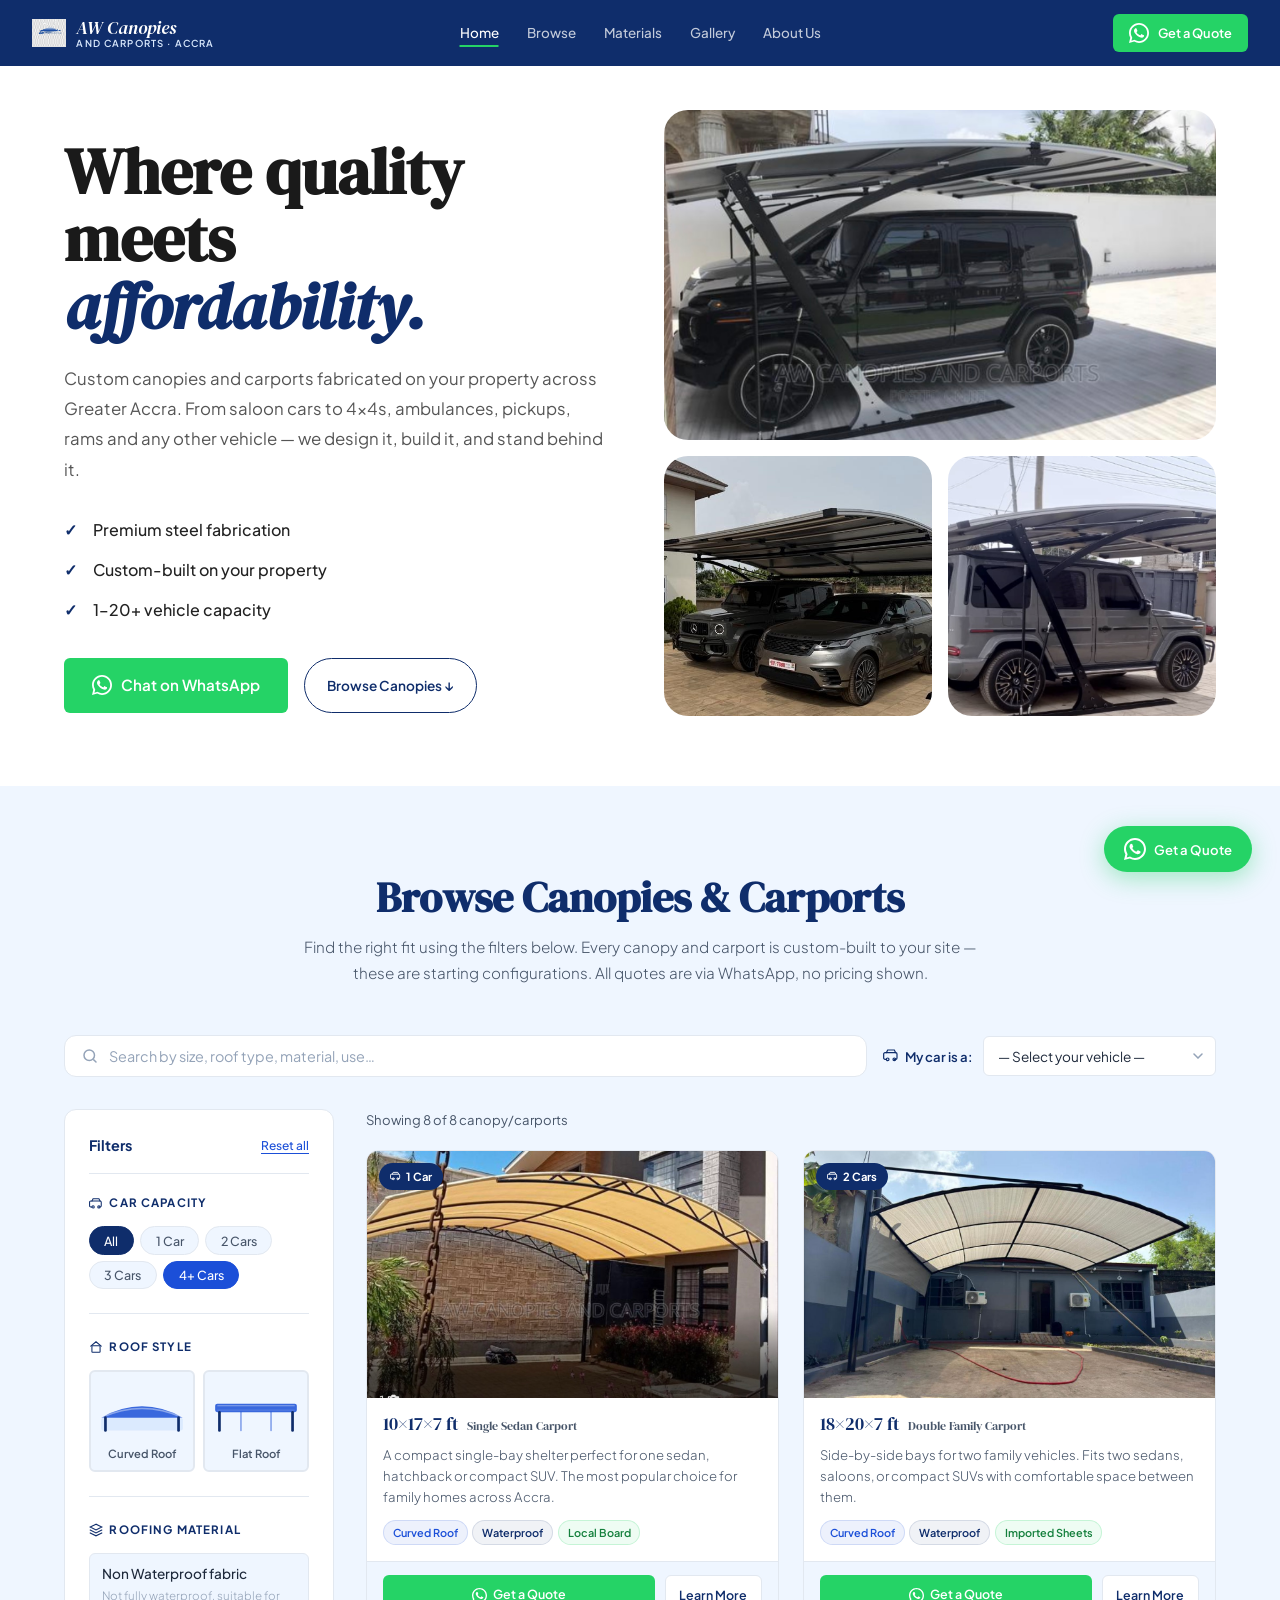
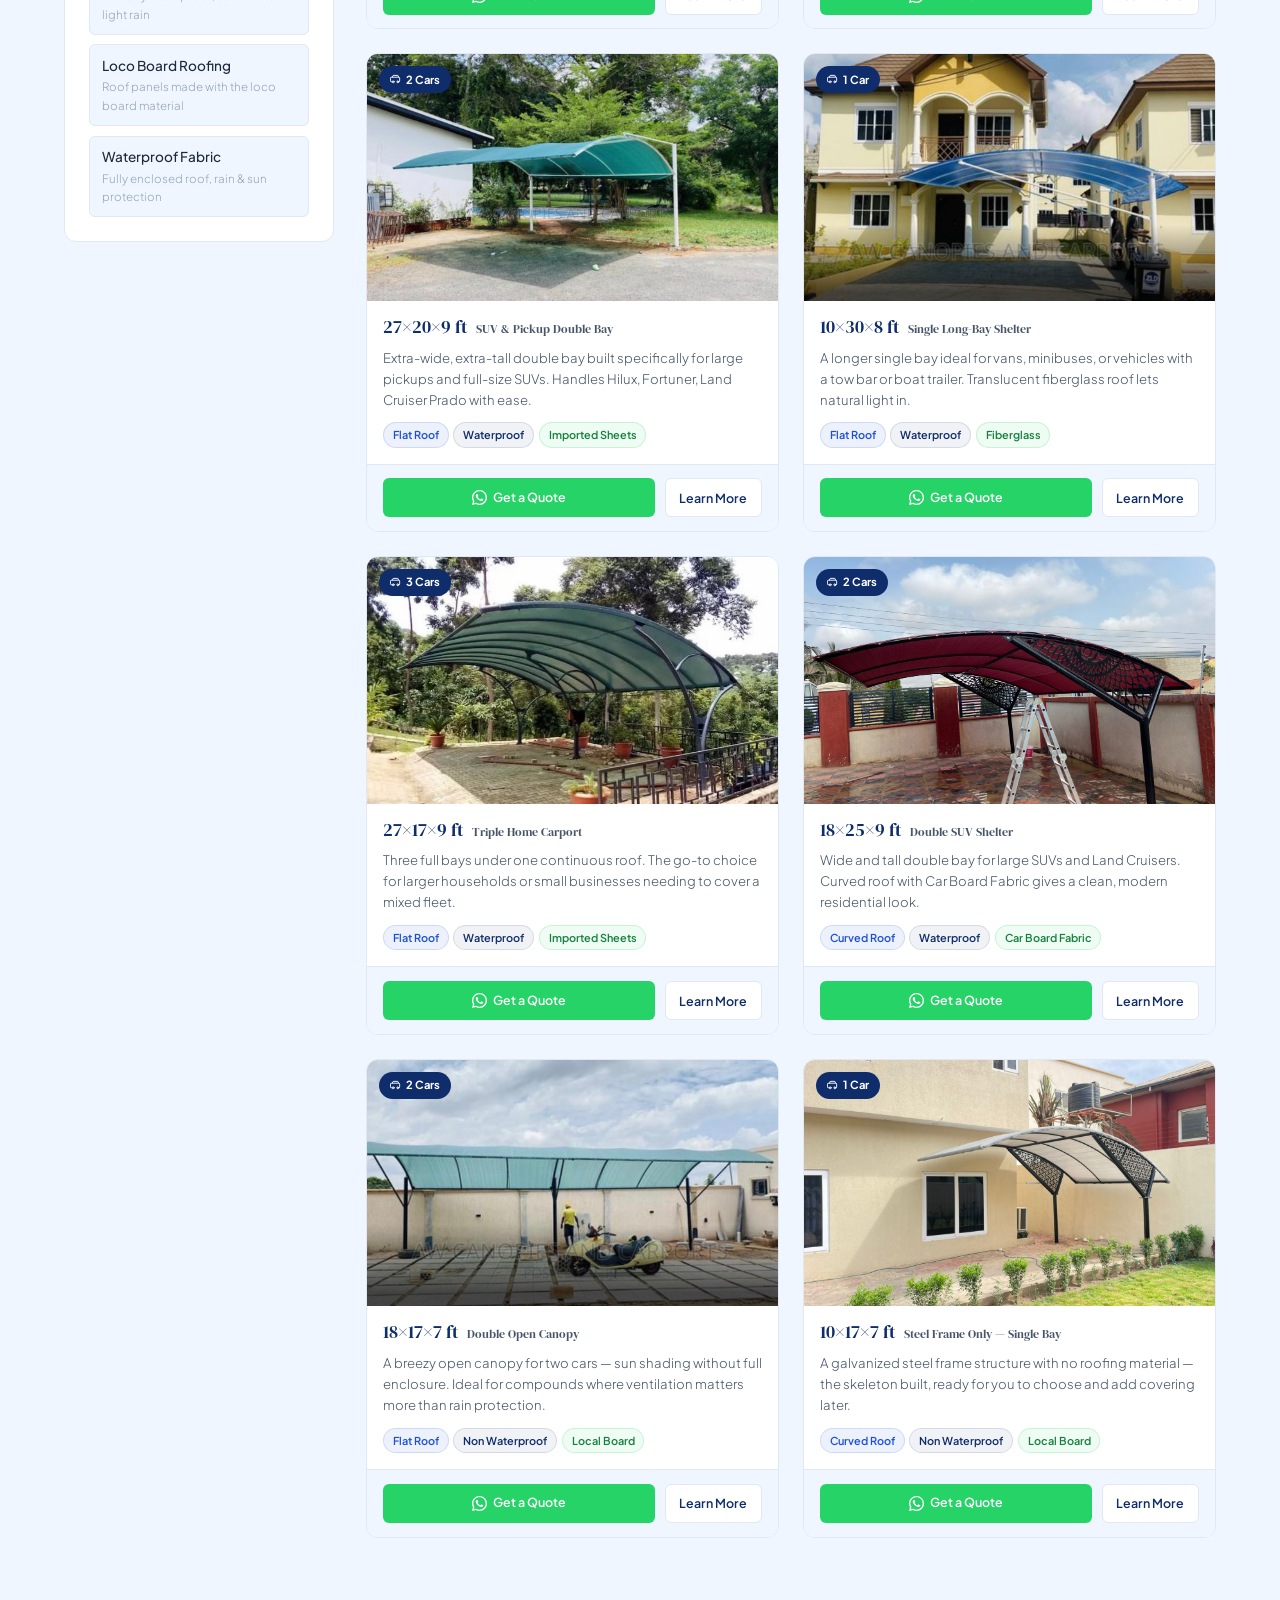
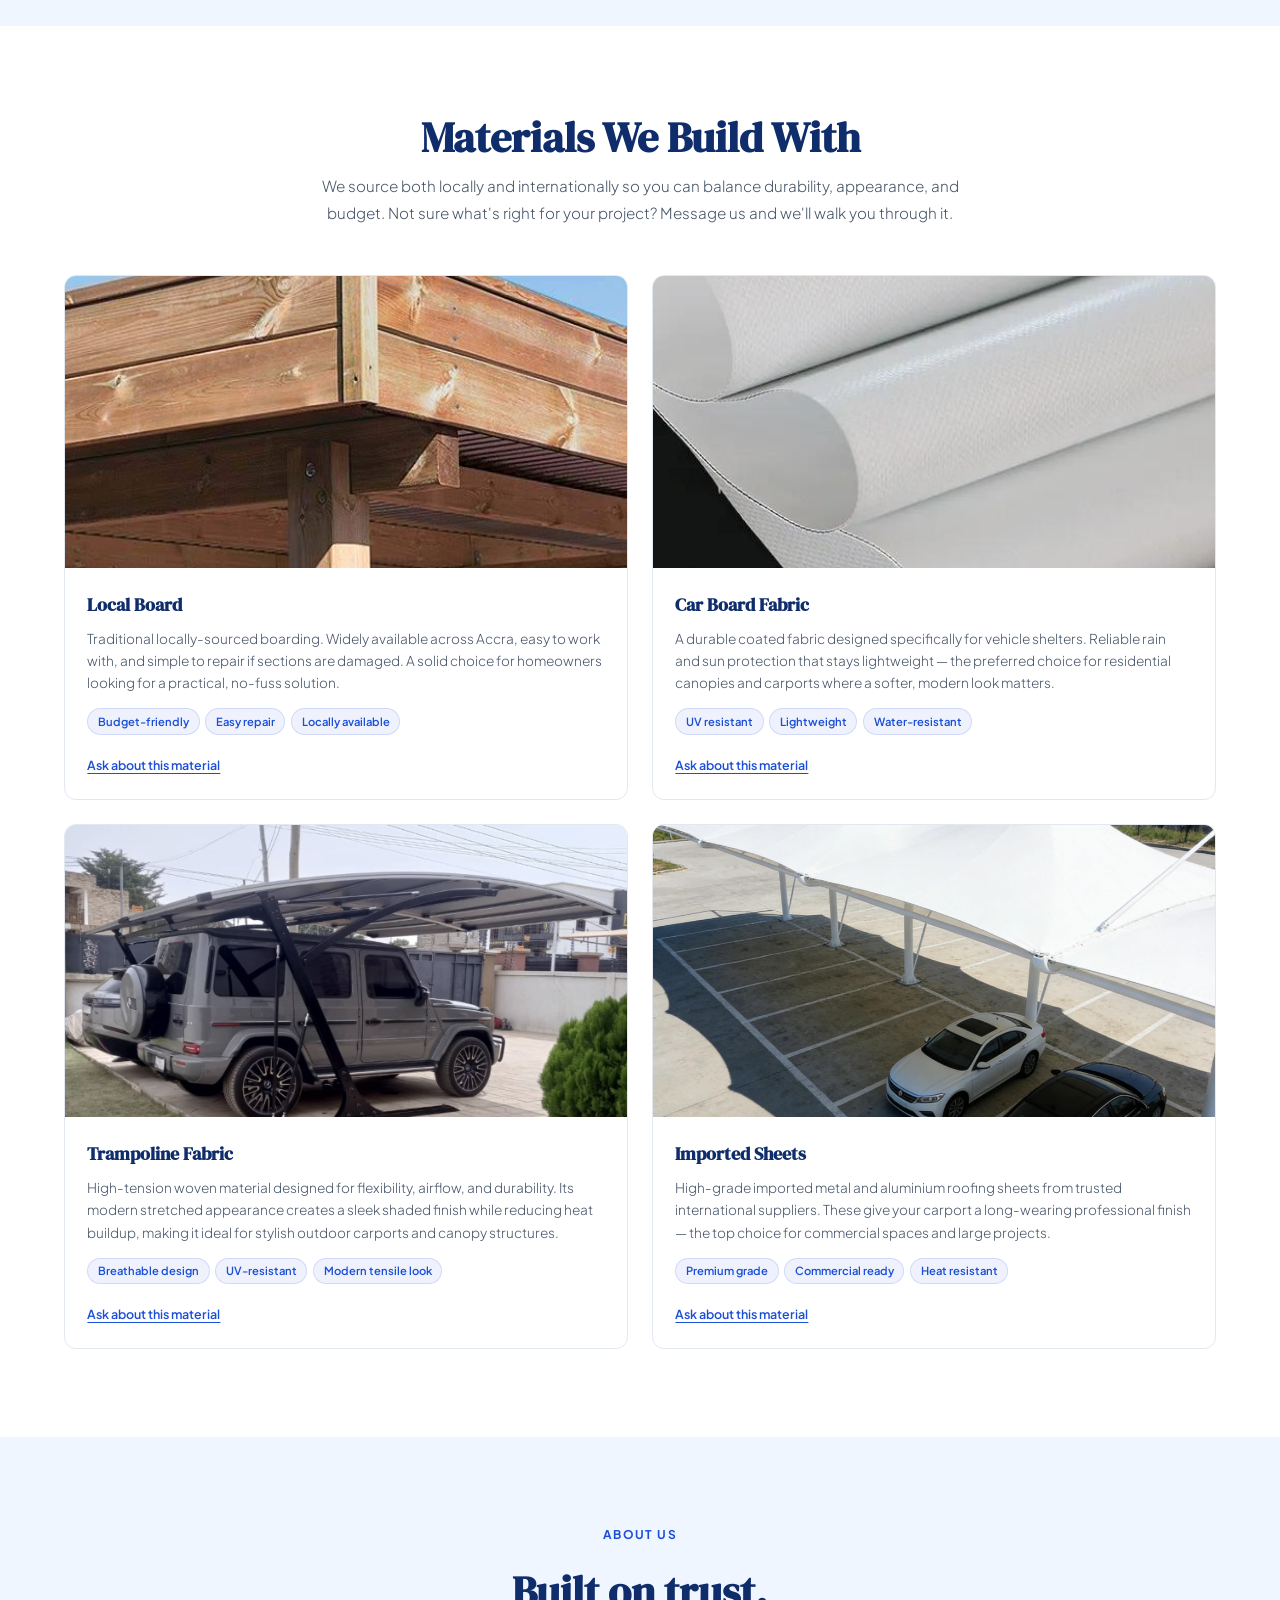
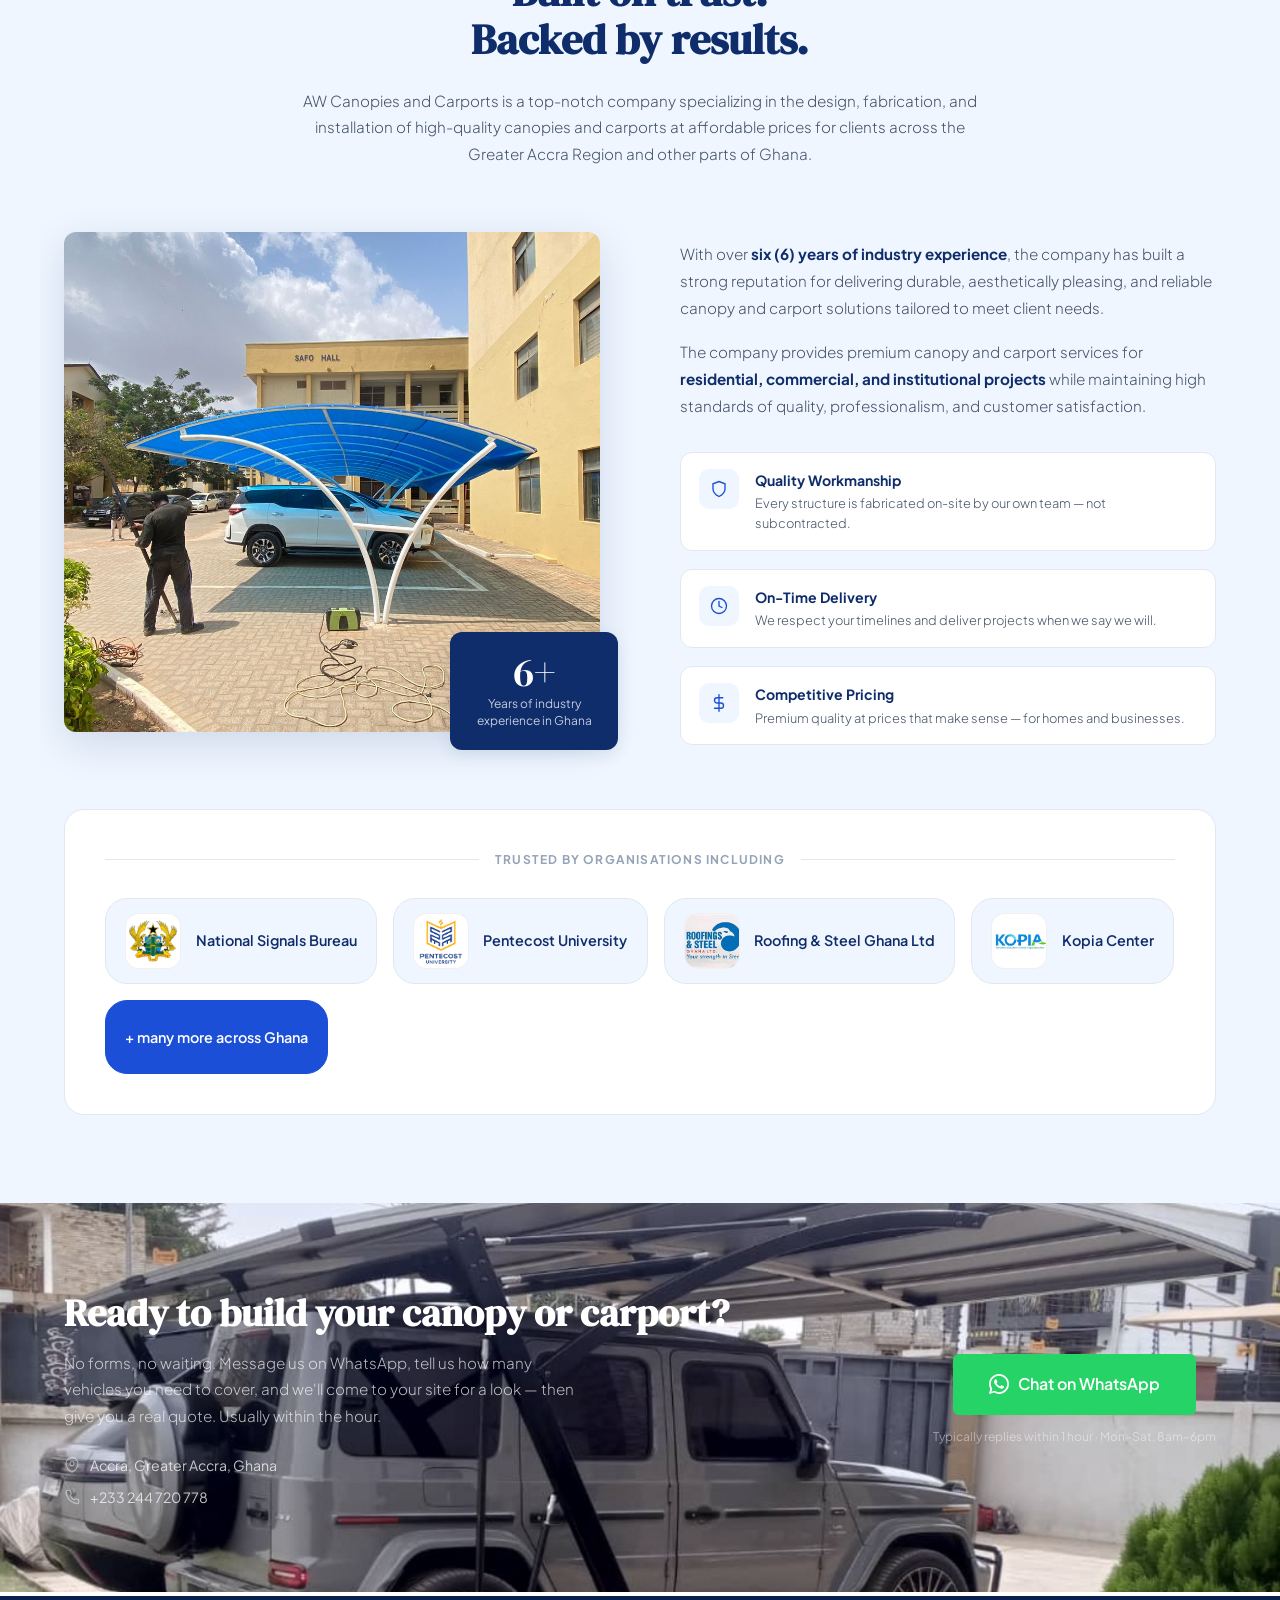
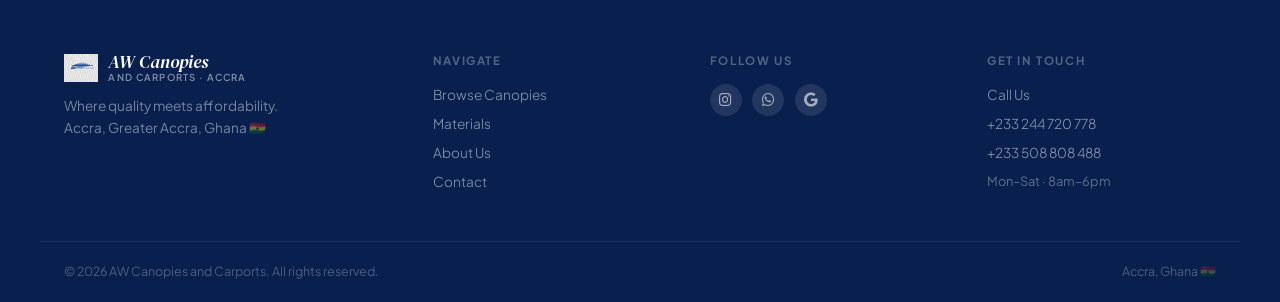
==== index.html @ 149f063e "new changes" ====
<!DOCTYPE html>
<html lang="en">
<head>
  <meta charset="UTF-8"/>
  <meta name="viewport" content="width=device-width, initial-scale=1.0"/>
  <title>AW Canopies and Carports — Where Quality Meets Affordability | Accra, Ghana</title>
  <meta name="description" content="Custom canopies and carports built on-site in Accra, Ghana. Saloon Cars, 4x4, Ambulance, Pickups, Rams and any other cars. Get a WhatsApp quote today."/>
  <link rel="preconnect" href="https://fonts.googleapis.com"/>
  <link href="https://fonts.googleapis.com/css2?family=DM+Serif+Display:ital@0;1&family=Plus+Jakarta+Sans:wght@300;400;500;600;700&display=swap" rel="stylesheet"/>
  <link rel="stylesheet" href="https://cdnjs.cloudflare.com/ajax/libs/font-awesome/6.4.0/css/all.min.css"/>
  <link rel="stylesheet" href="style.css"/>
</head>
<body>

<!-- ====================================================
  HEADER
===================================================== -->
<header class="site-header" id="siteHeader">
  <!-- Full-width inner — no container class so nav can be truly centred -->
  <div class="header-inner">

    <!-- LEFT: Logo -->
    <a href="#home" class="logo">
      <img class="logo-mark" src="images/logo.png" alt="AW Canopies and Carports">
      <div class="logo-words">
        <span class="logo-big">AW Canopies</span>
        <span class="logo-small">and Carports · Accra</span>
      </div>
    </a>

    <!-- CENTER: Nav links -->
    <nav class="main-nav" id="mainNav">
      <a href="index.html"  class="active">Home</a>
      <a href="index.html#browse">Browse</a>
      <a href="index.html#materials">Materials</a>
      <a href="gallery.html">Gallery</a>
      <a href="index.html#about">About Us</a>
    </nav>

    <!-- RIGHT: WhatsApp CTA + hamburger -->
    <div class="header-right">
      <a class="wa-btn wa-btn--sm"
         href="https://wa.me/233244720778?text=Hi%2C+I%27m+interested+in+a+canopy+or+carport.+Can+you+help+me+with+a+quote%3F"
         target="_blank" rel="noopener">
        <svg viewBox="0 0 24 24" fill="currentColor"><path d="M17.472 14.382c-.297-.149-1.758-.867-2.03-.967-.273-.099-.471-.148-.67.15-.197.297-.767.966-.94 1.164-.173.199-.347.223-.644.075-.297-.15-1.255-.463-2.39-1.475-.883-.788-1.48-1.761-1.653-2.059-.173-.297-.018-.458.13-.606.134-.133.298-.347.446-.52.149-.174.198-.298.298-.497.099-.198.05-.371-.025-.52-.075-.149-.669-1.612-.916-2.207-.242-.579-.487-.5-.669-.51-.173-.008-.371-.01-.57-.01-.198 0-.52.074-.792.372-.272.297-1.04 1.016-1.04 2.479 0 1.462 1.065 2.875 1.213 3.074.149.198 2.096 3.2 5.077 4.487.709.306 1.262.489 1.694.625.712.227 1.36.195 1.871.118.571-.085 1.758-.719 2.006-1.413.248-.694.248-1.289.173-1.413-.074-.124-.272-.198-.57-.347z"/><path d="M11.999 0C5.373 0 0 5.373 0 12c0 2.116.553 4.103 1.519 5.831L.017 23.949l6.256-1.641A11.945 11.945 0 0012 24c6.627 0 12-5.373 12-12S18.627 0 11.999 0zm.001 21.818a9.823 9.823 0 01-5.011-1.369l-.36-.214-3.714.975.99-3.617-.234-.371A9.818 9.818 0 012.182 12c0-5.418 4.4-9.818 9.818-9.818 5.419 0 9.818 4.4 9.818 9.818 0 5.419-4.399 9.818-9.818 9.818z"/></svg>
        Get a Quote
      </a>
      <button class="hamburger" id="hamburger" aria-label="Menu">
        <span></span><span></span><span></span>
      </button>
    </div>
  </div>

  <!-- Mobile nav drawer -->
  <nav class="mobile-nav" id="mobileNav">
    <a href="#home">Home</a>
    <a href="#browse">Browse</a>
    <a href="#materials">Materials</a>
    <a href="gallery.html">Gallery</a>
    <a href="#about">About Us</a>
  </nav>
</header>

<!-- ====================================================
  HERO SECTION
===================================================== -->
<section class="hero" id="home">

  <div class="container hero-grid">

    <!-- LEFT CONTENT -->
    <div class="hero-content">
      <br>
      <h1 class="hero-title">
        Where quality meets
        <em>affordability.</em>
      </h1>

      <p class="hero-desc">
        Custom canopies and carports fabricated on your property
        across Greater Accra. From saloon cars to 4x4s,
        ambulances, pickups, rams and any other vehicle —
        we design it, build it, and stand behind it.
      </p>

      <!-- FEATURES -->
      <ul class="hero-features">
        <li>Premium steel fabrication</li>
        <li>Custom-built on your property</li>
        <li>1–20+ vehicle capacity</li>
      </ul>

      <!-- BUTTONS -->
      <div class="hero-btns">

        <!-- WHATSAPP BUTTON -->
        <a
          class="wa-btn wa-btn--lg"
          href="https://wa.me/233244720778?text=Hi%2C+I%27m+interested+in+a+canopy+or+carport.+Can+you+help+me+with+a+quote%3F"
          target="_blank"
          rel="noopener"
        >

          <svg viewBox="0 0 24 24" fill="currentColor">

            <path d="M17.472 14.382c-.297-.149-1.758-.867-2.03-.967-.273-.099-.471-.148-.67.15-.197.297-.767.966-.94 1.164-.173.199-.347.223-.644.075-.297-.15-1.255-.463-2.39-1.475-.883-.788-1.48-1.761-1.653-2.059-.173-.297-.018-.458.13-.606.134-.133.298-.347.446-.52.149-.174.198-.298.298-.497.099-.198.05-.371-.025-.52-.075-.149-.669-1.612-.916-2.207-.242-.579-.487-.5-.669-.51-.173-.008-.371-.01-.57-.01-.198 0-.52.074-.792.372-.272.297-1.04 1.016-1.04 2.479 0 1.462 1.065 2.875 1.213 3.074.149.198 2.096 3.2 5.077 4.487.709.306 1.262.489 1.694.625.712.227 1.36.195 1.871.118.571-.085 1.758-.719 2.006-1.413.248-.694.248-1.289.173-1.413-.074-.124-.272-.198-.57-.347z"></path>

            <path d="M11.999 0C5.373 0 0 5.373 0 12c0 2.116.553 4.103 1.519 5.831L.017 23.949l6.256-1.641A11.945 11.945 0 0012 24c6.627 0 12-5.373 12-12S18.627 0 11.999 0zm.001 21.818a9.823 9.823 0 01-5.011-1.369l-.36-.214-3.714.975.99-3.617-.234-.371A9.818 9.818 0 012.182 12c0-5.418 4.4-9.818 9.818-9.818 5.419 0 9.818 4.4 9.818 9.818 0 5.419-4.399 9.818-9.818 9.818z"></path>

          </svg>

          Chat on WhatsApp
        </a>

        <!-- GHOST BUTTON -->
        <a href="#browse" class="btn-ghost">
          Browse Canopies ↓
        </a>

      </div>

    </div>

    <!-- RIGHT SIDE IMAGES -->
    <div class="hero-images">

      <!-- TOP LARGE IMAGE -->
      <div class="hero-img hero-img-large">
        <img src="images/hero2.PNG" alt="Canopy">
      </div>

      <!-- BOTTOM LEFT IMAGE -->
      <div class="hero-img">
        <img src="images/hero.jpeg" alt="Carport">
      </div>

      <!-- BOTTOM RIGHT IMAGE -->
      <div class="hero-img">
        <img src="images/trampoline.PNG" alt="Canopy Build">
      </div>

    </div>

  </div>

</section>

<!-- ====================================================
  BROWSE & FILTER
===================================================== -->
<section class="browse-section" id="browse">
  <div class="container">

    <div class="sec-head">
      <h2 class="sec-title">Browse Canopies & Carports</h2>
      <p class="sec-desc">Find the right fit using the filters below. Every canopy and carport is custom-built to your site — these are starting configurations. All quotes are via WhatsApp, no pricing shown.</p>
    </div>

    <!-- SEARCH + CAR FINDER ROW -->
    <div class="search-row">
      <div class="search-box">
        <svg viewBox="0 0 24 24" fill="none"><circle cx="11" cy="11" r="7" stroke="currentColor" stroke-width="2"/><path d="M20 20l-3-3" stroke="currentColor" stroke-width="2" stroke-linecap="round"/></svg>
        <input type="text" id="searchInput" class="search-inp" placeholder="Search by size, roof type, material, use…" autocomplete="off" spellcheck="false"/>
        <button class="search-x" id="searchClear" title="Clear search" style="display:none;">✕</button>
      </div>
      <!-- Filter button lives RIGHT next to search bar on mobile -->
      <button class="mob-filter-btn" id="mobFilterBtn">
        <svg viewBox="0 0 24 24" fill="none" stroke="currentColor" stroke-width="2" stroke-linecap="round"><line x1="4" y1="6" x2="20" y2="6"/><line x1="8" y1="12" x2="16" y2="12"/><line x1="12" y1="18" x2="12" y2="18"/></svg>
        Filters
        <span class="filter-count-badge" id="filterBadge" style="display:none;">0</span>
      </button>
      <div class="car-finder">
        <label for="carSelect">
          <svg viewBox="0 0 24 24" fill="none" stroke="currentColor" stroke-width="1.8" stroke-linecap="round"><path d="M5 17H3a2 2 0 01-2-2V9a2 2 0 012-2h16a2 2 0 012 2v6a2 2 0 01-2 2h-2"/><circle cx="7" cy="17" r="2"/><circle cx="17" cy="17" r="2"/><path d="M5 7l2-4h10l2 4"/></svg>
          My car is a:
        </label>
        <select id="carSelect">
          <option value="">— Select your vehicle —</option>
          <optgroup label="Compact / Sedan">
            <option value="compact">Compact / Small Car</option>
            <option value="sedan">Toyota Corolla</option>
            <option value="sedan">Toyota Camry</option>
            <option value="sedan">Honda Civic</option>
            <option value="sedan">Honda Accord</option>
            <option value="sedan">Hyundai Elantra</option>
            <option value="sedan">Kia Picanto</option>
            <option value="sedan">Volkswagen Golf</option>
            <option value="sedan">Mazda 3</option>
            <option value="sedan">Peugeot 3008</option>
            <option value="sedan">BMW 3 Series</option>
            <option value="sedan">Mercedes-Benz C-Class</option>
          </optgroup>
          <optgroup label="Mid-size SUV / Crossover">
            <option value="midsuv">Toyota RAV4</option>
            <option value="midsuv">Toyota Fortuner</option>
            <option value="midsuv">Honda CR-V</option>
            <option value="midsuv">Honda HR-V</option>
            <option value="midsuv">Hyundai Tucson</option>
            <option value="midsuv">Hyundai Santa Fe</option>
            <option value="midsuv">Kia Sorento</option>
            <option value="midsuv">Kia Sportage</option>
            <option value="midsuv">Nissan X-Trail</option>
            <option value="midsuv">Mazda CX-5</option>
            <option value="midsuv">Ford Explorer</option>
            <option value="midsuv">Lexus RX</option>
            <option value="midsuv">BMW X5</option>
            <option value="midsuv">Mercedes-Benz GLE</option>
            <option value="midsuv">Volkswagen Tiguan</option>
          </optgroup>
          <optgroup label="Large SUV / 4x4">
            <option value="largesuv">Toyota Land Cruiser</option>
            <option value="largesuv">Toyota Land Cruiser Prado</option>
            <option value="largesuv">Nissan Patrol</option>
            <option value="largesuv">Mitsubishi Pajero</option>
            <option value="largesuv">Range Rover Sport</option>
            <option value="largesuv">Range Rover Vogue</option>
            <option value="largesuv">Land Rover Discovery</option>
            <option value="largesuv">Jeep Wrangler</option>
            <option value="largesuv">Jeep Grand Cherokee</option>
            <option value="largesuv">Lexus LX570</option>
            <option value="largesuv">Chevrolet Suburban</option>
            <option value="largesuv">Chevrolet Tahoe</option>
          </optgroup>
          <optgroup label="Pickup Truck">
            <option value="pickup">Toyota Hilux</option>
            <option value="pickup">Ford Ranger</option>
            <option value="pickup">Ford F-150</option>
            <option value="pickup">Nissan Navara</option>
            <option value="pickup">Mitsubishi L200</option>
            <option value="pickup">Isuzu D-Max</option>
            <option value="pickup">Volkswagen Amarok</option>
            <option value="pickup">Isuzu MU-X</option>
          </optgroup>
          <optgroup label="Van / Minibus / Ambulance">
            <option value="van">Toyota Hiace</option>
            <option value="van">Toyota Avanza</option>
            <option value="van">Hyundai H1</option>
            <option value="van">Ford Transit</option>
            <option value="van">Mercedes-Benz Sprinter</option>
            <option value="van">Ambulance</option>
          </optgroup>
          <optgroup label="Rams / Other Vehicles">
            <option value="pickup">Rams</option>
            <option value="pickup">Other Vehicles</option>
          </optgroup>
        </select>
      </div>
    </div>

    <div class="browse-layout">

      <!-- ─── SIDEBAR FILTERS ─────────────── -->
      <aside class="filter-sidebar" id="filterSidebar">
        <div class="sidebar-top">
          <h3>Filters</h3>
          <button class="reset-btn" id="resetAll">Reset all</button>
        </div>
        <!-- Mobile-only reset bar — visible at top when drawer opens -->
        <div class="sidebar-reset-bar" id="sidebarResetBar">
          <span id="sidebarFilterCount">No filters active</span>
          <button class="sidebar-reset-full" id="resetAllMobile">Reset All Filters</button>
        </div>

        <!-- Capacity -->
        <div class="filter-group">
          <div class="fg-label">
            <svg viewBox="0 0 24 24" fill="none" stroke="currentColor" stroke-width="1.8" stroke-linecap="round"><path d="M5 17H3a2 2 0 01-2-2V9a2 2 0 012-2h16a2 2 0 012 2v6a2 2 0 01-2 2h-2"/><circle cx="7" cy="17" r="2"/><circle cx="17" cy="17" r="2"/><path d="M5 7l2-4h10l2 4"/></svg>
            Car Capacity
          </div>
          <div class="cap-pills" id="capacityPills">
            <button class="cap-pill active" data-cap="all">All</button>
            <button class="cap-pill" data-cap="1">1 Car</button>
            <button class="cap-pill" data-cap="2">2 Cars</button>
            <button class="cap-pill" data-cap="3">3 Cars</button>
            <button class="cap-pill cap-pill--special" data-cap="4+">4+ Cars</button>
          </div>
        </div>

        <!-- 4+ Cars Custom Enquiry Form (hidden until 4+ is clicked) -->
        <div class="custom-enquiry-box" id="customEnquiryBox" style="display:none;">
          <div class="enquiry-box-header">
            <svg viewBox="0 0 24 24" fill="none" stroke="currentColor" stroke-width="1.8" stroke-linecap="round"><path d="M21 15a2 2 0 01-2 2H7l-4 4V5a2 2 0 012-2h14a2 2 0 012 2z"/></svg>
            <span>Tell us what you need</span>
          </div>
          <p class="enquiry-box-sub">For 4+ cars we build fully custom structures. Fill this in and we'll send it straight to WhatsApp.</p>

          <div class="enq-field">
            <label>Vehicle type *</label>
            <select id="enqVehicleType">
              <option value="">— Select vehicle type —</option>
              <option>Saloon / Sedan</option>
              <option>Compact / Hatchback</option>
              <option>Mid-size SUV / Crossover</option>
              <option>Large SUV / 4x4</option>
              <option>Pickup Truck</option>
              <option>Ambulance / Emergency</option>
              <option>Van / Minibus</option>
              <option>Commercial Truck</option>
              <option>Mixed fleet</option>
            </select>
          </div>

          <div class="enq-field">
            <label>Number of that vehicle *</label>
            <input type="number" id="enqVehicleCount" min="4" max="50" placeholder="e.g. 6"/>
          </div>

          <div class="enq-field">
            <label>Roof style *</label>
            <select id="enqRoofType">
              <option value="">— Select roof style —</option>
              <option>Curved Roof</option>
              <option>Flat Roof</option>
              <option>Gable / A-Frame</option>
              <option>Open Canopy</option>
              <option>Not sure — advise me</option>
            </select>
          </div>

          <div class="enq-field">
            <label>Roofing material *</label>
            <div class="enq-radio-group">
              <label class="enq-radio">
                <input type="radio" name="enqWaterproof" value="Waterproof Fabric"/>
                <span class="enq-radio-box">
                  <svg viewBox="0 0 24 24" fill="none" stroke="currentColor" stroke-width="2" stroke-linecap="round"><path d="M12 2C6.48 2 2 6.48 2 12s4.48 10 10 10 10-4.48 10-10S17.52 2 12 2z"/><path d="M12 8v4l3 3"/></svg>
                  Waterproof Fabric
                </span>
              </label>
              <label class="enq-radio">
                <input type="radio" name="enqWaterproof" value="Non-Waterproof Fabric"/>
                <span class="enq-radio-box">
                  <svg viewBox="0 0 24 24" fill="none" stroke="currentColor" stroke-width="2" stroke-linecap="round"><path d="M12 2L2 7l10 5 10-5-10-5z"/><path d="M2 17l10 5 10-5M2 12l10 5 10-5"/></svg>
                  Non-Waterproof Fabric
                </span>
              </label>
              <label class="enq-radio">
                <input type="radio" name="enqWaterproof" value="Loco Board Roofing"/>
                <span class="enq-radio-box">
                  <svg viewBox="0 0 24 24" fill="none" stroke="currentColor" stroke-width="2" stroke-linecap="round"><rect x="2" y="7" width="20" height="14" rx="2"/><path d="M16 7V5a2 2 0 00-2-2h-4a2 2 0 00-2 2v2"/></svg>
                  Loco Board
                </span>
              </label>
            </div>
          </div>

          <div class="enq-field">
            <label>Any extra details? (optional)</label>
            <textarea id="enqNotes" rows="2" placeholder="e.g. compound size, any height restrictions…"></textarea>
          </div>

          <button class="enq-submit-btn" id="enqSubmitBtn">
            <svg viewBox="0 0 24 24" fill="currentColor" style="width:17px;height:17px;"><path d="M17.472 14.382c-.297-.149-1.758-.867-2.03-.967-.273-.099-.471-.148-.67.15-.197.297-.767.966-.94 1.164-.173.199-.347.223-.644.075-.297-.15-1.255-.463-2.39-1.475-.883-.788-1.48-1.761-1.653-2.059-.173-.297-.018-.458.13-.606.134-.133.298-.347.446-.52.149-.174.198-.298.298-.497.099-.198.05-.371-.025-.52-.075-.149-.669-1.612-.916-2.207-.242-.579-.487-.5-.669-.51-.173-.008-.371-.01-.57-.01-.198 0-.52.074-.792.372-.272.297-1.04 1.016-1.04 2.479 0 1.462 1.065 2.875 1.213 3.074.149.198 2.096 3.2 5.077 4.487.709.306 1.262.489 1.694.625.712.227 1.36.195 1.871.118.571-.085 1.758-.719 2.006-1.413.248-.694.248-1.289.173-1.413-.074-.124-.272-.198-.57-.347z"/><path d="M11.999 0C5.373 0 0 5.373 0 12c0 2.116.553 4.103 1.519 5.831L.017 23.949l6.256-1.641A11.945 11.945 0 0012 24c6.627 0 12-5.373 12-12S18.627 0 11.999 0zm.001 21.818a9.823 9.823 0 01-5.011-1.369l-.36-.214-3.714.975.99-3.617-.234-.371A9.818 9.818 0 012.182 12c0-5.418 4.4-9.818 9.818-9.818 5.419 0 9.818 4.4 9.818 9.818 0 5.419-4.399 9.818-9.818 9.818z"/></svg>
            Send via WhatsApp
          </button>
        </div>

        <!-- Roof Type — VISUAL -->
        <div class="filter-group">
          <div class="fg-label">
            <svg viewBox="0 0 24 24" fill="none" stroke="currentColor" stroke-width="1.8" stroke-linecap="round"><path d="M3 10.5L12 3l9 7.5"/><rect x="5" y="10" width="14" height="11" rx="1"/></svg>
            Roof Style
          </div>
          <div class="roof-visuals" id="roofVisuals">

            <label class="roof-option">
              <input type="checkbox" name="roof" value="Curved Roof"/>
              <div class="roof-card">
                <svg viewBox="0 0 80 50" fill="none">
                  <!-- Curved roof: rounded and smooth -->
                  <rect x="2" y="35" width="76" height="12" rx="2" fill="#DBEAFE"/>
                  <path d="M2 35 Q40 14 78 35" fill="#1B4FD8" opacity="0.85"/>
                  <path d="M2 35 Q40 18 78 35" fill="none" stroke="white" stroke-width="1.5" opacity="0.4"/>
                  <line x1="6" y1="35" x2="6" y2="47" stroke="#0F2D6B" stroke-width="2.5" stroke-linecap="round"/>
                  <line x1="74" y1="35" x2="74" y2="47" stroke="#0F2D6B" stroke-width="2.5" stroke-linecap="round"/>
                </svg>
                <span>Curved Roof</span>
              </div>
            </label>


            <label class="roof-option">
              <input type="checkbox" name="roof" value="Flat Roof"/>
              <div class="roof-card">
                <svg viewBox="0 0 80 50" fill="none">
                  <!-- Open canopy: flat with no closed sides -->
                  <rect x="2" y="22" width="76" height="8" rx="2" fill="#1B4FD8" opacity="0.85"/>
                  <line x1="4" y1="24" x2="76" y2="24" stroke="white" stroke-width="1" opacity="0.4"/>
                  <line x1="4" y1="28" x2="76" y2="28" stroke="white" stroke-width="0.5" opacity="0.3"/>
                  <line x1="6" y1="30" x2="6" y2="47" stroke="#0F2D6B" stroke-width="2.5" stroke-linecap="round"/>
                  <line x1="74" y1="30" x2="74" y2="47" stroke="#0F2D6B" stroke-width="2.5" stroke-linecap="round"/>
                  <!-- mid pillars -->
                  <line x1="26" y1="30" x2="26" y2="47" stroke="#1B4FD8" stroke-width="1.5" stroke-linecap="round" opacity="0.5"/>
                  <line x1="54" y1="30" x2="54" y2="47" stroke="#1B4FD8" stroke-width="1.5" stroke-linecap="round" opacity="0.5"/>
                </svg>
                <span> Flat Roof</span>
              </div>
            </label>

          </div><!-- end roof-visuals -->
        </div>

        <!-- Roofing Material -->
        <div class="filter-group">
          <div class="fg-label">
            <svg viewBox="0 0 24 24" fill="none" stroke="currentColor" stroke-width="1.8" stroke-linecap="round"><path d="M12 2L2 7l10 5 10-5-10-5z"/><path d="M2 17l10 5 10-5"/><path d="M2 12l10 5 10-5"/></svg>
            Roofing Material
          </div>
          <div class="check-list" id="coverList">
            <label class="chk-opt">
              <input type="checkbox" name="cover" value="Non Waterproof"/> Non Waterproof fabric
              <small>Not fully waterproof, suitable for light rain</small>
            </label>
            <label class="chk-opt">
              <input type="checkbox" name="cover" value="Loco Board"/> Loco Board Roofing
              <small>Roof panels made with the loco board material</small>
            </label>
            <label class="chk-opt">
              <input type="checkbox" name="cover" value="Waterproof"/>  Waterproof Fabric
              <small>Fully enclosed roof, rain & sun protection</small>
            </label>
          </div>
        </div>

       

        <button class="apply-btn" id="applyMobile">Apply Filters</button>
      </aside><!-- end sidebar -->

      <!-- ─── RESULTS ─────────────────────── -->
      <div class="results-col">

        <div class="results-bar">
          <span id="resultsCount" class="results-count">Showing all 10 canopies/carports</span>
          <div class="active-chips" id="activeChips"></div>
        </div>

        <div class="carport-grid" id="carportGrid">
          <!-- Populated by JS -->
        </div>

        <div class="no-results" id="noResults" style="display:none;">
          <svg viewBox="0 0 80 80" fill="none"><circle cx="40" cy="40" r="38" stroke="#DBEAFE" stroke-width="2.5"/><path d="M25 55L40 25l15 30" stroke="#93C5FD" stroke-width="2.5" stroke-linecap="round" stroke-linejoin="round"/><circle cx="40" cy="58" r="2.5" fill="#93C5FD"/></svg>
          <h3>No canopies/carports match your filters</h3>
          <p>Try adjusting the filters — or <a href="https://wa.me/233244720778" target="_blank">message us on WhatsApp</a>. We build custom to any spec.</p>
          <button class="btn-outline" id="noResReset">Reset Filters</button>
        </div>

      </div>
    </div><!-- end browse-layout -->

    <div class="sidebar-overlay" id="sidebarOverlay"></div>

  </div><!-- end .container -->
</section>

<!-- ====================================================
  MATERIALS
===================================================== -->
<section class="materials-sec" id="materials">
  <div class="container">
    <div class="sec-head">
      <h2 class="sec-title">Materials We Build With</h2>
      <p class="sec-desc">We source both locally and internationally so you can balance durability, appearance, and budget. Not sure what's right for your project? Message us and we'll walk you through it.</p>
    </div>

    <div class="mats-grid">
      <div class="mat-card">
        <div class="mat-img">
          <img src="images/loco-board.jfif" alt="Local Board canopy/carport material"/>
        </div>
        <div class="mat-body">
          <h3>Local Board</h3>
          <p>Traditional locally-sourced boarding. Widely available across Accra, easy to work with, and simple to repair if sections are damaged. A solid choice for homeowners looking for a practical, no-fuss solution.</p>
          <div class="mat-tags">
            <span>Budget-friendly</span><span>Easy repair</span><span>Locally available</span>
          </div>
          <a class="mat-wa"
             href="https://wa.me/233244720778?text=Hi%2C+I%27d+like+to+know+more+about+Local+Board+canopies+and+carports."
             target="_blank" rel="noopener">Ask about this material</a>
        </div>
      </div>

      <div class="mat-card">
        <div class="mat-img">
          <img src="images/car-board.jfif" alt="Car Board Fabric canopy/carport"/>
        </div>
        <div class="mat-body">
          <h3>Car Board Fabric</h3>
          <p>A durable coated fabric designed specifically for vehicle shelters. Reliable rain and sun protection that stays lightweight — the preferred choice for residential canopies and carports where a softer, modern look matters.</p>
          <div class="mat-tags">
            <span>UV resistant</span><span>Lightweight</span><span>Water-resistant</span>
          </div>
          <a class="mat-wa"
             href="https://wa.me/233244720778?text=Hi%2C+I%27d+like+to+know+more+about+Car+Board+Fabric+canopies+and+carports."
             target="_blank" rel="noopener">Ask about this material</a>
        </div>
      </div>

      <div class="mat-card">
        <div class="mat-img">
          <img src="images/trampoline.PNG" alt="Trampoline Fabric canopy/carport panels"/>
        </div>
       <div class="mat-body">
  <h3>Trampoline Fabric</h3>
  <p>High-tension woven material designed for flexibility, airflow, and durability. Its modern stretched appearance creates a sleek shaded finish while reducing heat buildup, making it ideal for stylish outdoor carports and canopy structures.</p>
  <div class="mat-tags">
    <span>Breathable design</span><span>UV-resistant</span><span>Modern tensile look</span>
  </div>
          <a class="mat-wa"
             href="https://wa.me/233244720778?text=Hi%2C+I%27d+like+to+know+more+about+Trampoline+Fabric+canopies+and+carports."
             target="_blank" rel="noopener">Ask about this material</a>
        </div>
      </div>

      <div class="mat-card">
        <div class="mat-img">
          <img src="images/imported-fabrics.jfif" alt="Imported metal sheet canopy/carport"/>
        </div>
        <div class="mat-body">
          <h3>Imported Sheets</h3>
          <p>High-grade imported metal and aluminium roofing sheets from trusted international suppliers. These give your carport a long-wearing professional finish — the top choice for commercial spaces and large projects.</p>
          <div class="mat-tags">
            <span>Premium grade</span><span>Commercial ready</span><span>Heat resistant</span>
          </div>
          <a class="mat-wa"
             href="https://wa.me/233244720778?text=Hi%2C+I%27d+like+to+know+more+about+Imported+Sheet+canopies+and+carports."
             target="_blank" rel="noopener">Ask about this material</a>
        </div>
      </div>
    </div>
  </div>
</section>

<!-- ====================================================
  ABOUT
===================================================== -->
<section class="about-sec" id="about">
  <div class="container">

    <!-- Section header -->
    <div class="about-top-header">
      <span class="eyebrow">About Us</span>
      <h2 class="sec-title">Built on trust.<br/>Backed by results.</h2>
      <p class="sec-desc">AW Canopies and Carports is a top-notch company specializing in the design, fabrication, and installation of high-quality canopies and carports at affordable prices for clients across the Greater Accra Region and other parts of Ghana.</p>
    </div>

    <!-- Main split: image left, content right -->
    <div class="about-inner">
      <div class="about-img-col">
        <img src="images/29.jpg" alt="AW Canopies and Carports team at work" class="about-img"/>
        <!-- Floating stat card -->
        <div class="about-badge">
          <span class="badge-num">6+</span>
          <span class="badge-txt">Years of industry experience in Ghana</span>
        </div>
      </div>

      <div class="about-text-col">
        <div class="about-para-block">
          <p>With over <strong>six (6) years of industry experience</strong>, the company has built a strong reputation for delivering durable, aesthetically pleasing, and reliable canopy and carport solutions tailored to meet client needs.</p>
          <p>The company provides premium canopy and carport services for <strong>residential, commercial, and institutional projects</strong> while maintaining high standards of quality, professionalism, and customer satisfaction.</p>
        </div>

        <!-- 3 value pillars -->
        <div class="about-pillars">
          <div class="about-pillar">
            <div class="pillar-icon">
              <svg viewBox="0 0 24 24" fill="none" stroke="currentColor" stroke-width="1.8" stroke-linecap="round"><path d="M12 22s8-4 8-10V5l-8-3-8 3v7c0 6 8 10 8 10z"/></svg>
            </div>
            <div>
              <h4>Quality Workmanship</h4>
              <p>Every structure is fabricated on-site by our own team — not subcontracted.</p>
            </div>
          </div>
          <div class="about-pillar">
            <div class="pillar-icon">
              <svg viewBox="0 0 24 24" fill="none" stroke="currentColor" stroke-width="1.8" stroke-linecap="round"><circle cx="12" cy="12" r="10"/><polyline points="12 6 12 12 16 14"/></svg>
            </div>
            <div>
              <h4>On-Time Delivery</h4>
              <p>We respect your timelines and deliver projects when we say we will.</p>
            </div>
          </div>
          <div class="about-pillar">
            <div class="pillar-icon">
              <svg viewBox="0 0 24 24" fill="none" stroke="currentColor" stroke-width="1.8" stroke-linecap="round"><line x1="12" y1="1" x2="12" y2="23"/><path d="M17 5H9.5a3.5 3.5 0 000 7h5a3.5 3.5 0 010 7H6"/></svg>
            </div>
            <div>
              <h4>Competitive Pricing</h4>
              <p>Premium quality at prices that make sense — for homes and businesses.</p>
            </div>
          </div>
        </div>
      </div>
    </div>

    <div class="about-clients">

  <div class="clients-label">
    <div class="clients-divider"></div>
    <span>Trusted by organisations including</span>
    <div class="clients-divider"></div>
  </div>

  <div class="clients-grid">

    <div class="client-chip">
      <img src="images/NSB.png" alt="National Signals Bureau">
      <span>National Signals Bureau</span>
    </div>

    <div class="client-chip">
      <img src="images/pent.png" alt="Pentecost University">
      <span>Pentecost University</span>
    </div>

    <div class="client-chip">
      <img src="images/roofing and steel.jpg" alt="Roofing & Steel Ghana Ltd">
      <span>Roofing &amp; Steel Ghana Ltd</span>
    </div>

    <div class="client-chip">
      <img src="images/kopia.jpg" alt="Kopia Center">
      <span>Kopia Center</span>
    </div>

    <div class="client-chip client-chip--more">
    
      <span>+ many more across Ghana</span>
    </div>

  </div>

</div>
</section>


<!-- ====================================================
  CONTACT CTA
===================================================== -->
<section class="contact-sec" id="contact">
  <div class="contact-bg-img">
    <img src="images/trampoline.PNG" alt="AW Canopies and Carports structure"/>
    <div class="contact-overlay"></div>
  </div>
  <div class="container contact-inner">
    <div class="contact-text">
      <h2>Ready to build your canopy or carport?</h2>
      <p>No forms, no waiting. Message us on WhatsApp, tell us how many vehicles you need to cover, and we'll come to your site for a look — then give you a real quote. Usually within the hour.</p>
      <div class="contact-details">
        <div class="cdet">
          <svg viewBox="0 0 24 24" fill="none" stroke="currentColor" stroke-width="1.8" stroke-linecap="round"><path d="M21 10c0 7-9 13-9 13s-9-6-9-13a9 9 0 0118 0z"/><circle cx="12" cy="10" r="3"/></svg>
          Accra, Greater Accra, Ghana
        </div>
        <div class="cdet">
          <svg viewBox="0 0 24 24" fill="none" stroke="currentColor" stroke-width="1.8" stroke-linecap="round"><path d="M22 16.92v3a2 2 0 01-2.18 2 19.79 19.79 0 01-8.63-3.07A19.5 19.5 0 013.07 4.18 2 2 0 015.02 2h3a2 2 0 012 1.72c.127.96.361 1.903.7 2.81a2 2 0 01-.45 2.11L9.09 9.91a16 16 0 006.27 6.27l1.27-.76a2 2 0 012.11-.45c.907.339 1.85.573 2.81.7A2 2 0 0122 17.41z"/></svg>
          +233 244 720 778
        </div>
      </div>
    </div>
    <div class="contact-cta-box">
      <a class="wa-btn wa-btn--xl"
         href="https://wa.me/233244720778?text=Hi%2C+I%27m+interested+in+a+carport.+Can+you+help+me+with+a+quote%3F"
         target="_blank" rel="noopener">
        <svg viewBox="0 0 24 24" fill="currentColor"><path d="M17.472 14.382c-.297-.149-1.758-.867-2.03-.967-.273-.099-.471-.148-.67.15-.197.297-.767.966-.94 1.164-.173.199-.347.223-.644.075-.297-.15-1.255-.463-2.39-1.475-.883-.788-1.48-1.761-1.653-2.059-.173-.297-.018-.458.13-.606.134-.133.298-.347.446-.52.149-.174.198-.298.298-.497.099-.198.05-.371-.025-.52-.075-.149-.669-1.612-.916-2.207-.242-.579-.487-.5-.669-.51-.173-.008-.371-.01-.57-.01-.198 0-.52.074-.792.372-.272.297-1.04 1.016-1.04 2.479 0 1.462 1.065 2.875 1.213 3.074.149.198 2.096 3.2 5.077 4.487.709.306 1.262.489 1.694.625.712.227 1.36.195 1.871.118.571-.085 1.758-.719 2.006-1.413.248-.694.248-1.289.173-1.413-.074-.124-.272-.198-.57-.347z"/><path d="M11.999 0C5.373 0 0 5.373 0 12c0 2.116.553 4.103 1.519 5.831L.017 23.949l6.256-1.641A11.945 11.945 0 0012 24c6.627 0 12-5.373 12-12S18.627 0 11.999 0zm.001 21.818a9.823 9.823 0 01-5.011-1.369l-.36-.214-3.714.975.99-3.617-.234-.371A9.818 9.818 0 012.182 12c0-5.418 4.4-9.818 9.818-9.818 5.419 0 9.818 4.4 9.818 9.818 0 5.419-4.399 9.818-9.818 9.818z"/></svg>
        Chat on WhatsApp
      </a>
      <p class="cta-note">Typically replies within 1 hour · Mon–Sat, 8am–6pm</p>
    </div>
  </div>
</section>

<!-- ====================================================
  FOOTER
===================================================== -->
<footer class="site-footer">
  <div class="container footer-grid">
    <div class="footer-brand">
      <a href="#" class="logo logo--footer">
       <img class="logo-mark" src="images/logo.png" alt="AW Canopies and Carports">
        <div class="logo-words"><span class="logo-big">AW Canopies</span><span class="logo-small">and Carports · Accra</span></div>
      </a>
      <p>Where quality meets affordability.<br/>Accra, Greater Accra, Ghana 🇬🇭</p>
    </div>
    <div class="footer-links">
      <h4>Navigate</h4>
      <a href="#browse">Browse Canopies</a>
      <a href="#materials">Materials</a>
      <a href="#about">About Us</a>
      <a href="#contact">Contact</a>
    </div>
    <div class="footer-links">
      <h4>Follow Us</h4>
      <div class="social-icons">
        <a href="https://www.instagram.com/aw_carports_canopies" target="_blank" title="Instagram"><i class="fab fa-instagram"></i></a>
        <a href="https://wa.me/233244720778" target="_blank" title="WhatsApp"><i class="fab fa-whatsapp"></i></a>
        <a href="https://www.google.com/search?q=AW+Canopies+and+Carports" target="_blank" title="Google Listings"><i class="fab fa-google"></i></a>
      </div>
    </div>
    <div class="footer-links">
      <h4>Get In Touch</h4>
      <a href="https://wa.me/233244720778" target="_blank">Call Us</a>
      <a href="tel:+233244720778">+233 244 720 778</a>
      <a href="tel:+233508808488">+233 508 808 488</a>
      <span style="color:rgba(255,255,255,.35);font-size:.8rem;">Mon–Sat · 8am–6pm</span>
    </div>
  </div>
  <div class="footer-bottom">
    <div class="container">
      <span>&copy; <span id="fyear"></span> AW Canopies and Carports. All rights reserved.</span>
      <span>Accra, Ghana 🇬🇭</span>
    </div>
  </div>
</footer>

<!-- ====================================================
  FLOATING WA BUTTON
===================================================== -->
<a class="float-wa"
   href="https://wa.me/233244720778?text=Hi%2C+I%27m+interested+in+a+canopy+or+carport.+Can+you+help+me+with+a+quote%3F"
   target="_blank" rel="noopener" aria-label="Chat on WhatsApp">
  <svg viewBox="0 0 24 24" fill="currentColor"><path d="M17.472 14.382c-.297-.149-1.758-.867-2.03-.967-.273-.099-.471-.148-.67.15-.197.297-.767.966-.94 1.164-.173.199-.347.223-.644.075-.297-.15-1.255-.463-2.39-1.475-.883-.788-1.48-1.761-1.653-2.059-.173-.297-.018-.458.13-.606.134-.133.298-.347.446-.52.149-.174.198-.298.298-.497.099-.198.05-.371-.025-.52-.075-.149-.669-1.612-.916-2.207-.242-.579-.487-.5-.669-.51-.173-.008-.371-.01-.57-.01-.198 0-.52.074-.792.372-.272.297-1.04 1.016-1.04 2.479 0 1.462 1.065 2.875 1.213 3.074.149.198 2.096 3.2 5.077 4.487.709.306 1.262.489 1.694.625.712.227 1.36.195 1.871.118.571-.085 1.758-.719 2.006-1.413.248-.694.248-1.289.173-1.413-.074-.124-.272-.198-.57-.347z"/><path d="M11.999 0C5.373 0 0 5.373 0 12c0 2.116.553 4.103 1.519 5.831L.017 23.949l6.256-1.641A11.945 11.945 0 0012 24c6.627 0 12-5.373 12-12S18.627 0 11.999 0zm.001 21.818a9.823 9.823 0 01-5.011-1.369l-.36-.214-3.714.975.99-3.617-.234-.371A9.818 9.818 0 012.182 12c0-5.418 4.4-9.818 9.818-9.818 5.419 0 9.818 4.4 9.818 9.818 0 5.419-4.399 9.818-9.818 9.818z"/></svg>
  <span>Get a Quote</span>
</a>

<!-- ====================================================
  PRODUCT DETAIL MODAL
===================================================== -->
<div class="modal-overlay" id="modalOverlay"></div>
<div class="product-modal" id="productModal" role="dialog" aria-modal="true">
  <button class="modal-close" id="modalClose" aria-label="Close">✕</button>
  <div class="modal-inner">

    <!-- TOP: Image gallery -->
    <div class="modal-gallery">
      <!-- Main image with prev/next arrows -->
      <div class="modal-main-img-wrap">
        <img id="modalImg" src="" alt="" class="modal-main-img"/>
        <button class="mg-prev" id="mgPrev" aria-label="Previous image">
          <svg viewBox="0 0 24 24" fill="none" stroke="currentColor" stroke-width="2.5" stroke-linecap="round"><polyline points="15 18 9 12 15 6"/></svg>
        </button>
        <button class="mg-next" id="mgNext" aria-label="Next image">
          <svg viewBox="0 0 24 24" fill="none" stroke="currentColor" stroke-width="2.5" stroke-linecap="round"><polyline points="9 18 15 12 9 6"/></svg>
        </button>
        <div class="mg-counter" id="mgCounter">1 / 1</div>
      </div>
      <!-- Scrollable thumbnail strip -->
      <div class="modal-thumbs" id="modalThumbs"></div>
    </div>

    <!-- BOTTOM: Product info -->
    <div class="modal-info-col">
      <div class="modal-info-top">
        <span class="modal-cap-badge" id="modalCapBadge">1 Car</span>
        <h2 class="modal-title" id="modalTitle"></h2>
        <p class="modal-desc-short" id="modalDescShort"></p>
        <p class="modal-sku" id="modalSku"></p>
      </div>

      <!-- Tabs -->
      <div class="modal-tabs">
        <button class="modal-tab active" data-tab="specs">Building Specs</button>
        <button class="modal-tab" data-tab="desc">Description</button>
      </div>

      <!-- Specs tab -->
      <div class="modal-tab-content" id="tab-specs">
        <table class="specs-table" id="specsTable"></table>
        <div class="modal-dims">
          <div class="dim-block">
            <svg viewBox="0 0 60 30" fill="none"><line x1="2" y1="15" x2="58" y2="15" stroke="#1B4FD8" stroke-width="2"/><line x1="2" y1="8" x2="2" y2="22" stroke="#1B4FD8" stroke-width="2"/><line x1="58" y1="8" x2="58" y2="22" stroke="#1B4FD8" stroke-width="2"/></svg>
            <span id="dimWidthVal">–</span>
            <small>Width</small>
          </div>
          <div class="dim-block">
            <svg viewBox="0 0 30 60" fill="none"><line x1="15" y1="2" x2="15" y2="58" stroke="#1B4FD8" stroke-width="2"/><line x1="8" y1="2" x2="22" y2="2" stroke="#1B4FD8" stroke-width="2"/><line x1="8" y1="58" x2="22" y2="58" stroke="#1B4FD8" stroke-width="2"/></svg>
            <span id="dimLenVal">–</span>
            <small>Length</small>
          </div>
          <div class="dim-block">
            <svg viewBox="0 0 30 60" fill="none"><line x1="15" y1="2" x2="15" y2="58" stroke="#1B4FD8" stroke-width="2"/><polyline points="8,10 15,2 22,10" stroke="#1B4FD8" stroke-width="2" fill="none"/><line x1="8" y1="58" x2="22" y2="58" stroke="#1B4FD8" stroke-width="2"/></svg>
            <span id="dimHtVal">–</span>
            <small>Eave Height</small>
          </div>
        </div>
      </div>

      <!-- Description tab -->
      <div class="modal-tab-content" id="tab-desc" style="display:none;">
        <p class="modal-full-desc" id="modalFullDesc"></p>
      </div>

      <!-- CTA -->
      <a class="wa-btn wa-btn--lg modal-wa-btn" id="modalWaBtn" href="#" target="_blank" rel="noopener">
        <svg viewBox="0 0 24 24" fill="currentColor"><path d="M17.472 14.382c-.297-.149-1.758-.867-2.03-.967-.273-.099-.471-.148-.67.15-.197.297-.767.966-.94 1.164-.173.199-.347.223-.644.075-.297-.15-1.255-.463-2.39-1.475-.883-.788-1.48-1.761-1.653-2.059-.173-.297-.018-.458.13-.606.134-.133.298-.347.446-.52.149-.174.198-.298.298-.497.099-.198.05-.371-.025-.52-.075-.149-.669-1.612-.916-2.207-.242-.579-.487-.5-.669-.51-.173-.008-.371-.01-.57-.01-.198 0-.52.074-.792.372-.272.297-1.04 1.016-1.04 2.479 0 1.462 1.065 2.875 1.213 3.074.149.198 2.096 3.2 5.077 4.487.709.306 1.262.489 1.694.625.712.227 1.36.195 1.871.118.571-.085 1.758-.719 2.006-1.413.248-.694.248-1.289.173-1.413-.074-.124-.272-.198-.57-.347z"/><path d="M11.999 0C5.373 0 0 5.373 0 12c0 2.116.553 4.103 1.519 5.831L.017 23.949l6.256-1.641A11.945 11.945 0 0012 24c6.627 0 12-5.373 12-12S18.627 0 11.999 0zm.001 21.818a9.823 9.823 0 01-5.011-1.369l-.36-.214-3.714.975.99-3.617-.234-.371A9.818 9.818 0 012.182 12c0-5.418 4.4-9.818 9.818-9.818 5.419 0 9.818 4.4 9.818 9.818 0 5.419-4.399 9.818-9.818 9.818z"/></svg>
        Get a Quote on WhatsApp
      </a>
    </div>
  </div>
</div>

<script src="script.js"></script>
</body>
</html>
---- style.css ----
/* ============================================
   BIGMAN CARPORT — style.css
   Blue & White · Professional · Human
   ============================================ */

*, *::before, *::after { box-sizing: border-box; margin: 0; padding: 0; }
html { scroll-behavior: smooth; font-size: 16px; }
body {
  font-family: 'Plus Jakarta Sans', sans-serif;
  background: #fff;
  color: #1e293b;
  line-height: 1.6;
  -webkit-font-smoothing: antialiased;
  overflow-x: hidden;
}
img { max-width: 100%; display: block; }
a { text-decoration: none; color: inherit; }
button { cursor: pointer; font-family: inherit; }

:root {
  --navy:   #0F2D6B;
  --blue:   #1B4FD8;
  --blue2:  #2563EB;
  --sky:    #DBEAFE;
  --skylt:  #EFF6FF;
  --white:  #ffffff;
  --slate:  #1e293b;
  --mid:    #475569;
  --light:  #94a3b8;
  --bdr:    #e2e8f0;
  --wa:     #25D366;
  --wa2:    #1da851;
  --r6:     6px;
  --r12:    12px;
  --r20:    20px;
  --sh:     0 4px 16px rgba(15,45,107,.10);
  --shlg:   0 12px 40px rgba(15,45,107,.14);
}

.container { width: 100%; max-width: 1200px; margin: 0 auto; padding: 0 1.5rem; overflow: hidden; }

/* ─── SECTION HEADERS ─────────────────── */
.sec-head { text-align: center; max-width: 680px; margin: 0 auto 3rem; }
.sec-title {
  font-family: 'DM Serif Display', serif;
  font-size: clamp(1.8rem, 3.5vw, 2.6rem);
  color: var(--navy); line-height: 1.15; margin-bottom: .75rem;
}
.sec-desc { font-size: .95rem; font-weight: 300; color: var(--mid); line-height: 1.75; }
.eyebrow {
  display: inline-block; font-size: .75rem; font-weight: 700;
  letter-spacing: .12em; text-transform: uppercase;
  color: var(--blue); margin-bottom: .75rem;
}

/* ─── BUTTONS ─────────────────────────── */
.wa-btn {
  display: inline-flex; align-items: center; gap: .55rem;
  padding: .75rem 1.4rem; background: var(--wa); color: #fff;
  font-size: .85rem; font-weight: 600; border-radius: var(--r6);
  border: none; transition: all .2s; white-space: nowrap; cursor: pointer;
}
.wa-btn svg { width: 18px; height: 18px; flex-shrink: 0; }
.wa-btn:hover { background: var(--wa2); transform: translateY(-1px); box-shadow: 0 6px 20px rgba(37,211,102,.35); }
.wa-btn--sm { padding: .55rem 1rem; font-size: .8rem; }
.wa-btn--lg { padding: .9rem 1.75rem; font-size: .95rem; }
.wa-btn--xl { padding: 1.1rem 2.25rem; font-size: 1rem; }
.btn-ghost {
  display: inline-flex; align-items: center; gap: .4rem;
  padding: .75rem 1.4rem; background: rgba(255,255,255,.12);
  color: #fff; font-size: .85rem; font-weight: 600;
  border: 1.5px solid rgba(255,255,255,.4); border-radius: var(--r6);
  transition: all .2s;
}
.btn-ghost:hover { background: rgba(255,255,255,.22); }
.btn-outline {
  display: inline-flex; align-items: center; gap: .4rem;
  padding: .65rem 1.25rem; background: transparent;
  color: var(--navy); font-size: .85rem; font-weight: 600;
  border: 1.5px solid var(--navy); border-radius: var(--r6); transition: all .2s;
}
.btn-outline:hover { background: var(--navy); color: #fff; }

/* ─── HEADER ──────────────────────────── */
.site-header {
  position: fixed; top: 0; left: 0; right: 0; z-index: 200;
  background: var(--navy); transition: box-shadow .3s;
}
.site-header.scrolled { box-shadow: 0 2px 20px rgba(15,45,107,.35); }

/* Header inner: logo | nav (absolutely centred) | right */
.header-inner {
  position: relative;
  display: flex; align-items: center; height: 66px;
  padding: 0 2rem; gap: 1rem;
}

/* Logo */
.logo { display: flex; align-items: center; gap: .65rem; flex-shrink: 0; z-index: 2; }
.logo-mark { width: 34px; height: 28px; flex-shrink: 0; }
.logo-words { display: flex; flex-direction: column; line-height: 1.1; }
.logo-big {
  font-family: 'DM Serif Display', serif; font-size: 1.15rem;
  font-style: italic; color: #fff;
}
.logo-small { font-size: .6rem; font-weight: 600; letter-spacing: .12em; text-transform: uppercase; color: var(--sky); }
.logo--footer .logo-big { color: #fff; }
.logo--footer .logo-small { color: rgba(255,255,255,.5); }

/* Nav — centred absolutely so it doesn't shift with logo width */
.main-nav {
  position: absolute; left: 50%; transform: translateX(-50%);
  display: flex; align-items: center; gap: 1.75rem;
}
.main-nav a {
  font-size: .84rem; font-weight: 500; color: rgba(255,255,255,.75);
  position: relative; transition: color .2s; white-space: nowrap;
}
.main-nav a::after {
  content: ''; position: absolute; bottom: -3px; left: 0; right: 0;
  height: 2px; background: var(--wa); transform: scaleX(0); transition: transform .2s;
}
.main-nav a:hover,
.main-nav a.active { color: #fff; }
.main-nav a:hover::after,
.main-nav a.active::after { transform: scaleX(1); }

/* Mobile nav drawer */
.mobile-nav {
  display: none; flex-direction: column;
  background: var(--navy); border-top: 1px solid rgba(255,255,255,.08);
}
.mobile-nav.open { display: flex; }
.mobile-nav a {
  padding: .9rem 1.5rem; font-size: .9rem;
  color: rgba(255,255,255,.75);
  border-bottom: 1px solid rgba(255,255,255,.06);
  transition: color .2s, background .2s;
}
.mobile-nav a:hover { color: #fff; background: rgba(255,255,255,.05); }
.mobile-nav a.active { color: #fff; }

/* Header right */
.header-right { display: flex; align-items: center; gap: .75rem; flex-shrink: 0; margin-left: auto; z-index: 2; }
.hamburger {
  display: none; flex-direction: column; justify-content: center;
  align-items: center; gap: 5px; width: 36px; height: 36px;
  background: rgba(255,255,255,.1); border: 1px solid rgba(255,255,255,.2);
  border-radius: var(--r6); padding: 6px;
}
.hamburger span {
  display: block; width: 18px; height: 1.5px;
  background: #fff; border-radius: 2px; transition: all .25s;
}
.hamburger.open span:nth-child(1) { transform: translateY(6.5px) rotate(45deg); }
.hamburger.open span:nth-child(2) { opacity: 0; }
.hamburger.open span:nth-child(3) { transform: translateY(-6.5px) rotate(-45deg); }

/* =====================================================
   HERO SECTION
===================================================== */

.hero{
  padding: 110px 0 70px;
  background: #fff;
  overflow: hidden;
}

.hero-grid{
  display: grid;
  grid-template-columns: 1fr 1fr;
  gap: 3rem;
  align-items: center;
}

/* =====================================================
   LEFT SIDE
===================================================== */

.hero-content{
  max-width: 540px;
}
.hero-title{
  font-family: 'DM Serif Display', serif;
  font-size: clamp(3rem, 5vw, 5rem);
  line-height: 1.05;
  color: #1a1a1a;
  margin-bottom: 1.5rem;
}

.hero-title em{
  font-style: italic;
  color: #0f2d6b;
}

.hero-desc{
  font-size: 1.05rem;
  line-height: 1.8;
  color: #555;
  margin-bottom: 2rem;
}

/* =====================================================
   FEATURES
===================================================== */

.hero-features{
  display: flex;
  flex-direction: column;
  gap: .9rem;
  margin-bottom: 2.2rem;
  padding: 0;
  list-style: none;
}

.hero-features li{
  position: relative;
  padding-left: 1.8rem;
  color: #222;
  font-weight: 500;
}

.hero-features li::before{
  content: "✓";
  position: absolute;
  left: 0;
  color: #0f2d6b;
  font-weight: bold;
}

/* =====================================================
   BUTTONS
===================================================== */

.hero-btns{
  display: flex;
  gap: 1rem;
  flex-wrap: wrap;
}

.wa-btn wa-btn--lg{
  display: inline-flex;
  align-items: center;
  gap: .7rem;
  background: #0f2d6b;
  color: #fff;
  padding: 1rem 1.6rem;
  border-radius: 999px;
  text-decoration: none;
  font-weight: 600;
  transition: .3s ease;
}

.wa-btn:hover{
  transform: translateY(-3px);
}

.wa-btn svg{
  width: 20px;
  height: 20px;
}

.btn-ghost{
  border: 1px solid #0f2d6b;
  color: #0f2d6b;
  padding: 1rem 1.4rem;
  border-radius: 999px;
  text-decoration: none;
  font-weight: 600;
  transition: .3s ease;
}

.btn-ghost:hover{
  background: #0f2d6b;
  color: #fff;
}

/* =====================================================
   RIGHT SIDE IMAGE GRID
===================================================== */

.hero-images{
  display: grid;
  grid-template-columns: 1fr 1fr;
  gap: 1rem;
}

.hero-img{
  overflow: hidden;
  border-radius: 24px;
  height: 260px;
}

.hero-img img{
  width: 100%;
  height: 100%;
  object-fit: cover;
  display: block;
  transition: transform .5s ease;
}

.hero-img:hover img{
  transform: scale(1.05);
}

/* LARGE TOP IMAGE */

.hero-img-large{
  grid-column: span 2;
  height: 330px;
}

/* =====================================================
   MOBILE RESPONSIVE
===================================================== */

@media (max-width: 950px){

  .hero{
    padding-top: 90px;
  }

  .hero-grid{
    grid-template-columns: 1fr;
  }

  .hero-content{
    max-width: 100%;
  }

  .hero-title{
    font-size: 3rem;
  }

  .hero-img-large{
    height: 260px;
  }

  .hero-img{
    height: 220px;
  }

}

@media (max-width: 600px){

  .hero-title{
    font-size: 2.4rem;
  }

  .hero-btns{
    flex-direction: column;
    align-items: flex-start;
  }

  .hero-images{
    grid-template-columns: 1fr;
  }

  .hero-img-large{
    grid-column: span 1;
  }

}


/* ─── BROWSE SECTION ──────────────────── */
.browse-section { padding: 5.5rem 0; background: var(--skylt); }

/* Search row */
.search-row {
  display: flex; align-items: center; gap: 1rem;
  margin-bottom: 2rem; flex-wrap: wrap;
}
.search-box {
  flex: 1; min-width: 240px;
  display: flex; align-items: center; gap: .65rem;
  background: #fff; border: 1.5px solid var(--bdr);
  border-radius: var(--r12); padding: .7rem 1rem;
  transition: border-color .2s, box-shadow .2s;
}
.search-box:focus-within { border-color: var(--blue); box-shadow: 0 0 0 3px rgba(27,79,216,.08); }
.search-box svg { width: 18px; height: 18px; color: var(--light); flex-shrink: 0; }
.search-inp {
  flex: 1; border: none; background: transparent;
  font-family: inherit; font-size: .9rem; color: var(--slate); outline: none;
}
.search-inp::placeholder { color: var(--light); }
.search-x {
  background: none; border: none; font-size: .8rem;
  color: var(--light); padding: 2px 4px; border-radius: 4px; transition: color .2s;
}
.search-x:hover { color: var(--slate); }

/* Car finder */
.car-finder { display: flex; align-items: center; gap: .6rem; flex-shrink: 0; }
.car-finder label {
  display: flex; align-items: center; gap: .35rem;
  font-size: .82rem; font-weight: 600; color: var(--navy); white-space: nowrap;
}
.car-finder label svg { width: 16px; height: 16px; flex-shrink: 0; }
.car-finder select {
  font-family: inherit; font-size: .85rem; color: var(--slate);
  background: #fff; border: 1.5px solid var(--bdr);
  border-radius: var(--r6); padding: .65rem 2.5rem .65rem .9rem;
  cursor: pointer; outline: none; appearance: none;
  background-image: url("data:image/svg+xml,%3Csvg xmlns='http://www.w3.org/2000/svg' width='10' height='6'%3E%3Cpath d='M1 1l4 4 4-4' stroke='%2394a3b8' stroke-width='1.5' fill='none' stroke-linecap='round'/%3E%3C/svg%3E");
  background-repeat: no-repeat; background-position: right .75rem center;
  min-width: 200px; transition: border-color .2s;
}
.car-finder select:focus { border-color: var(--blue); }

/* Browse layout */
.browse-layout { display: grid; grid-template-columns: 270px 1fr; gap: 2rem; align-items: start; }

.sidebar-reset-bar {
  display: none;
  align-items: center; justify-content: space-between; gap: .75rem;
  background: var(--skylt); border: 1px solid var(--bdr);
  border-radius: var(--r6); padding: .65rem .9rem; margin-bottom: 1.25rem;
}
.sidebar-reset-bar span { font-size: .78rem; font-weight: 400; color: var(--mid); }
.sidebar-reset-full {
  font-size: .75rem; font-weight: 700; color: #fff;
  background: var(--navy); border: none; border-radius: var(--r6);
  padding: .35rem .85rem; white-space: nowrap; transition: background .2s;
}
.sidebar-reset-full:hover { background: var(--blue); }

/* ─── SIDEBAR ─────────────────────────── */
.filter-sidebar {
  background: #fff; border: 1px solid var(--bdr);
  border-radius: var(--r12); padding: 1.5rem;
  position: sticky; top: 82px;
}
.sidebar-top {
  display: flex; align-items: center; justify-content: space-between;
  padding-bottom: 1rem; border-bottom: 1px solid var(--bdr); margin-bottom: 1.25rem;
}
.sidebar-top h3 { font-size: .9rem; font-weight: 700; color: var(--navy); }
.reset-btn {
  font-size: .75rem; font-weight: 500; color: var(--blue);
  background: none; border: none; text-decoration: underline; text-underline-offset: 3px; transition: color .2s;
}
.reset-btn:hover { color: var(--navy); }
.filter-group { margin-bottom: 1.5rem; padding-bottom: 1.5rem; border-bottom: 1px solid var(--bdr); }
.filter-group:last-of-type { border-bottom: none; padding-bottom: 0; margin-bottom: 0; }
.fg-label {
  display: flex; align-items: center; gap: .4rem;
  font-size: .72rem; font-weight: 700; letter-spacing: .1em;
  text-transform: uppercase; color: var(--navy); margin-bottom: .85rem;
}
.fg-label svg { width: 14px; height: 14px; flex-shrink: 0; }

/* Capacity pills */
.cap-pills { display: flex; flex-wrap: wrap; gap: .4rem; }
.cap-pill {
  font-size: .78rem; font-weight: 500; color: var(--mid);
  background: var(--skylt); border: 1.5px solid var(--bdr);
  border-radius: 20px; padding: .32rem .9rem; transition: all .2s;
}
.cap-pill:hover { border-color: var(--blue); color: var(--blue); }
.cap-pill.active { background: var(--navy); border-color: var(--navy); color: #fff; }

/* ROOF VISUAL FILTER */
.roof-visuals { display: grid; grid-template-columns: 1fr 1fr; gap: .5rem; }
.roof-option { cursor: pointer; }
.roof-option input[type="checkbox"] { position: absolute; opacity: 0; pointer-events: none; }
.roof-card {
  border: 2px solid var(--bdr); border-radius: var(--r6);
  padding: .5rem .5rem .4rem; text-align: center;
  transition: all .2s; background: var(--skylt);
}
.roof-card svg { width: 100%; height: auto; margin-bottom: .3rem; }
.roof-card span {
  display: block; font-size: .7rem; font-weight: 600; color: var(--mid);
}
.roof-option:hover .roof-card { border-color: var(--blue); }
.roof-option input:checked + .roof-card {
  border-color: var(--navy); background: rgba(15,45,107,.05);
}
.roof-option input:checked + .roof-card span { color: var(--navy); }

/* Check list */
.check-list { display: flex; flex-direction: column; gap: .6rem; }
.chk-opt {
  display: flex; flex-direction: column;
  padding: .6rem .75rem; border: 1.5px solid var(--bdr);
  border-radius: var(--r6); cursor: pointer; transition: all .2s;
  font-size: .85rem; font-weight: 500; color: var(--slate);
  background: var(--skylt);
}
.chk-opt:has(input:checked) { border-color: var(--navy); background: rgba(15,45,107,.04); }
.chk-opt:hover { border-color: var(--blue); }
.chk-opt input[type="checkbox"] { display: none; }
.chk-opt small { font-size: .72rem; font-weight: 300; color: var(--light); margin-top: 2px; }
.chk-opt:has(input:checked) { color: var(--navy); }

.apply-btn {
  display: none; width: 100%; margin-top: 1.25rem;
  padding: .8rem; background: var(--navy); color: #fff;
  font-size: .85rem; font-weight: 600; border: none;
  border-radius: var(--r6); transition: background .2s;
}
.apply-btn:hover { background: var(--blue); }

/* ─── RESULTS ─────────────────────────── */
.results-bar {
  display: flex; align-items: center; justify-content: space-between;
  gap: 1rem; margin-bottom: 1.25rem; flex-wrap: wrap;
}
.results-count { font-size: .82rem; font-weight: 400; color: var(--mid); }
.active-chips { display: flex; flex-wrap: wrap; gap: .35rem; }
.achip {
  display: inline-flex; align-items: center; gap: .3rem;
  font-size: .72rem; font-weight: 500; color: var(--blue);
  background: rgba(27,79,216,.07); border: 1px solid rgba(27,79,216,.2);
  border-radius: 20px; padding: .2rem .6rem;
}
.achip button {
  background: none; border: none; font-size: .75rem; color: var(--blue);
  opacity: .6; padding: 0 1px; transition: opacity .2s;
}
.achip button:hover { opacity: 1; }

/* ─── CARPORT GRID ────────────────────── */
.carport-grid {
  display: grid;
  grid-template-columns: repeat(auto-fill, minmax(270px, 1fr));
  gap: 1.5rem;
}

/* ─── CARPORT CARD ────────────────────── */
.cport-card {
  background: #fff; border: 1px solid var(--bdr);
  border-radius: var(--r12); overflow: hidden;
  transition: transform .25s, box-shadow .25s;
  display: flex; flex-direction: column;
  cursor: pointer;
}
.cport-card:hover { transform: translateY(-5px); box-shadow: var(--shlg); }

.card-img-wrap {
  position: relative; width: 100%; padding-bottom: 60%;
  overflow: hidden; background: var(--skylt);
}
.card-img-wrap img {
  position: absolute; inset: 0; width: 100%; height: 100%;
  object-fit: cover; object-position: center;
  transition: transform .5s ease;
}
.cport-card:hover .card-img-wrap img { transform: scale(1.05); }

.card-cap {
  position: absolute; top: .75rem; left: .75rem;
  background: var(--navy); color: #fff;
  font-size: .7rem; font-weight: 700; padding: .28rem .7rem;
  border-radius: 20px; display: flex; align-items: center; gap: .3rem;
}
.card-cap svg { width: 11px; height: 11px; stroke: currentColor; stroke-width: 2; fill: none; }

.learn-more-btn {
  position: absolute; bottom: .75rem; right: .75rem;
  background: rgba(15,45,107,.85); color: #fff;
  font-size: .7rem; font-weight: 600; padding: .35rem .75rem;
  border-radius: 20px; border: none; letter-spacing: .04em;
  opacity: 0; transform: translateY(4px); transition: all .2s;
  backdrop-filter: blur(4px);
}
.cport-card:hover .learn-more-btn { opacity: 1; transform: translateY(0); }

.card-body-inner { padding: 1rem; flex: 1; display: flex; flex-direction: column; gap: .55rem; }
.card-size {
  font-family: 'DM Serif Display', serif;
  font-size: 1.1rem; color: var(--navy); line-height: 1.2;
}
.card-name-sub {
  font-size: .78rem; font-weight: 500; color: var(--mid);
}
.card-shortdesc {
  font-size: .82rem; font-weight: 300; color: var(--mid); line-height: 1.6; flex: 1;
}
.card-tags { display: flex; flex-wrap: wrap; gap: .3rem; margin-top: .25rem; }
.ctag {
  font-size: .68rem; font-weight: 600; padding: .18rem .55rem; border-radius: 20px;
}
.ctag--roof { background: rgba(27,79,216,.08); color: var(--blue); border: 1px solid rgba(27,79,216,.15); }
.ctag--cover { background: rgba(15,45,107,.06); color: var(--navy); border: 1px solid rgba(15,45,107,.12); }
.ctag--mat { background: rgba(37,211,102,.08); color: #15803d; border: 1px solid rgba(37,211,102,.2); }

.card-footer-inner {
  padding: .85rem 1rem; border-top: 1px solid var(--bdr);
  background: var(--skylt); display: flex; gap: .6rem;
}
.card-wa {
  display: flex; align-items: center; justify-content: center; gap: .4rem;
  flex: 1; padding: .6rem; background: var(--wa); color: #fff;
  font-size: .78rem; font-weight: 600; border: none; border-radius: var(--r6);
  transition: all .2s; text-decoration: none;
}
.card-wa:hover { background: var(--wa2); transform: translateY(-1px); }
.card-wa svg { width: 15px; height: 15px; fill: currentColor; flex-shrink: 0; }
.card-detail-btn {
  display: flex; align-items: center; justify-content: center;
  padding: .6rem .85rem; background: #fff; color: var(--navy);
  font-size: .78rem; font-weight: 600; border: 1.5px solid var(--bdr);
  border-radius: var(--r6); transition: all .2s; white-space: nowrap;
}
.card-detail-btn:hover { border-color: var(--navy); background: var(--skylt); }

/* No results */
.no-results { text-align: center; padding: 4rem 2rem; }
.no-results svg { width: 72px; height: 72px; margin: 0 auto 1.5rem; }
.no-results h3 { font-family: 'DM Serif Display', serif; font-size: 1.4rem; color: var(--navy); margin-bottom: .5rem; }
.no-results p { font-size: .9rem; color: var(--mid); margin-bottom: 1.5rem; }
.no-results a { color: var(--blue); text-decoration: underline; }

/* Mobile filter button — sits inline next to search bar */
.mob-filter-btn {
  display: none;
  align-items: center; gap: .45rem;
  padding: .7rem 1rem; background: var(--navy); color: #fff;
  font-size: .85rem; font-weight: 600; border: none; border-radius: var(--r12);
  transition: background .2s; white-space: nowrap; flex-shrink: 0;
}
.mob-filter-btn svg { width: 17px; height: 17px; }
.mob-filter-btn:hover { background: var(--blue); }
.filter-count-badge {
  background: var(--wa); color: #fff; font-size: .65rem; font-weight: 700;
  width: 18px; height: 18px; border-radius: 50%;
  display: flex; align-items: center; justify-content: center;
}
.sidebar-overlay {
  display: none; position: fixed; inset: 0;
  background: rgba(0,0,0,.45); z-index: 149; backdrop-filter: blur(3px);
}
.sidebar-overlay.open { display: block; }

/* ─── MATERIALS ───────────────────────── */
.materials-sec { padding: 5.5rem 0; background: #fff; }
.mats-grid { display: grid; grid-template-columns: repeat(2, 1fr); gap: 1.5rem; }
.mat-card {
  border: 1px solid var(--bdr); border-radius: var(--r12);
  overflow: hidden; transition: transform .25s, box-shadow .25s;
}
.mat-card:hover { transform: translateY(-4px); box-shadow: var(--sh); }
.mat-img { width: 100%; padding-bottom: 52%; position: relative; overflow: hidden; background: var(--skylt); }
.mat-img img { position: absolute; inset: 0; width: 100%; height: 100%; object-fit: cover; transition: transform .5s; }
.mat-card:hover .mat-img img { transform: scale(1.04); }
.mat-body { padding: 1.4rem; }
.mat-body h3 {
  font-family: 'DM Serif Display', serif; font-size: 1.15rem;
  color: var(--navy); margin-bottom: .5rem;
}
.mat-body p { font-size: .85rem; font-weight: 300; color: var(--mid); line-height: 1.65; margin-bottom: .85rem; }
.mat-tags { display: flex; flex-wrap: wrap; gap: .35rem; margin-bottom: 1rem; }
.mat-tags span {
  font-size: .7rem; font-weight: 600; color: var(--blue);
  background: rgba(27,79,216,.07); border: 1px solid rgba(27,79,216,.15);
  padding: .2rem .6rem; border-radius: 20px;
}
.mat-wa {
  display: inline-flex; align-items: center; gap: .4rem;
  font-size: .78rem; font-weight: 600; color: var(--blue);
  text-decoration: underline; text-underline-offset: 3px; transition: color .2s;
}
.mat-wa:hover { color: var(--navy); }

/* ─── ABOUT ───────────────────────────── */
.about-sec { padding: 5.5rem 0; background: var(--skylt); }

/* Top centred header */
.about-top-header {
  text-align: center; max-width: 680px; margin: 0 auto 4rem;
  display: flex; flex-direction: column; gap: .75rem;
}

/* Split layout */
.about-inner {
  display: grid; grid-template-columns: 1fr 1fr;
  gap: 5rem; align-items: start; margin-bottom: 4rem;
}
.about-img-col { position: relative; }
.about-img {
  width: 100%; border-radius: var(--r12);
  box-shadow: var(--shlg); object-fit: cover; height: 500px;
}
.about-badge {
  position: absolute; bottom: -18px; right: -18px;
  background: var(--navy); color: #fff;
  border-radius: var(--r12); padding: 1.25rem 1.5rem;
  box-shadow: var(--sh); text-align: center; z-index: 2;
}
.badge-num {
  font-family: 'DM Serif Display', serif; font-size: 2.5rem;
  display: block; line-height: 1; color: #fff;
}
.badge-txt {
  font-size: .75rem; font-weight: 400; opacity: .75;
  display: block; margin-top: 4px; max-width: 120px; line-height: 1.4;
}

/* Text col */
.about-text-col { display: flex; flex-direction: column; gap: 2rem; padding-top: .5rem; }
.about-para-block { display: flex; flex-direction: column; gap: 1rem; }
.about-para-block p {
  font-size: .95rem; font-weight: 300; color: var(--mid); line-height: 1.8;
}
.about-para-block strong { color: var(--navy); font-weight: 700; }

/* 3 value pillars */
.about-pillars { display: flex; flex-direction: column; gap: 1.1rem; }
.about-pillar {
  display: flex; align-items: flex-start; gap: 1rem;
  padding: 1rem 1.1rem;
  background: #fff; border: 1px solid var(--bdr);
  border-radius: var(--r12); transition: all .25s;
}
.about-pillar:hover {
  border-color: rgba(27,79,216,.3);
  box-shadow: 0 4px 16px rgba(15,45,107,.08);
  transform: translateX(4px);
}
.pillar-icon {
  width: 40px; height: 40px; flex-shrink: 0;
  background: var(--skylt); border-radius: 10px;
  display: flex; align-items: center; justify-content: center;
}
.pillar-icon svg { width: 18px; height: 18px; color: var(--blue); }
.about-pillar h4 {
  font-size: .88rem; font-weight: 700; color: var(--navy);
  margin-bottom: .2rem;
}
.about-pillar p {
  font-size: .8rem; font-weight: 300; color: var(--mid); line-height: 1.55;
}

/* Clients strip */
.about-clients{
  background:#fff;
  border:1px solid var(--bdr);
  border-radius:var(--r20);
  padding:2.5rem;
}

.clients-label{
  display:flex;
  align-items:center;
  gap:1rem;
  margin-bottom:1.75rem;
}

.clients-label span{
  font-size:.75rem;
  font-weight:700;
  letter-spacing:.1em;
  text-transform:uppercase;
  color:var(--light);
  white-space:nowrap;
  flex-shrink:0;
}

.clients-divider{
  flex:1;
  height:1px;
  background:var(--bdr);
}

/* GRID */
.clients-grid{
  display:flex;
  flex-wrap:wrap;
  gap:1rem;
}

/* CHIP */
.client-chip{
  display:flex;
  align-items:center;
  gap:.9rem;

  padding:.9rem 1.2rem;

  background:var(--skylt);

  border:1.5px solid var(--bdr);

  border-radius:22px;

  font-size:.9rem;
  font-weight:600;
  color:var(--navy);

  transition:.25s ease;

  min-height:74px;
}

.client-chip:hover{
  border-color:var(--blue);
  background:rgba(27,79,216,.05);
  transform:translateY(-2px);
}

/* LOGOS */
.client-chip img{
  width:56px;
  height:56px;

  object-fit:cover;

  padding:0;

  background:#fff;

  border-radius:14px;

  border:1px solid rgba(0,0,0,.06);

  flex-shrink:0;
}

/* TEXT */
.client-chip span{
  line-height:1.35;
}

/* MORE */
.client-chip--more{
  background:var(--blue);
  border-color:var(--blue);
  color:#fff;
}

.client-chip--more img{
  background:rgba(255,255,255,.15);
  border:none;
}

.client-chip--more:hover{
  background:var(--navy);
  border-color:var(--navy);
}

/* MOBILE */
@media(max-width:768px){

  .client-chip{
    width:100%;
  }

}

/* ─── CONTACT ─────────────────────────── */
.contact-sec { position: relative; padding: 5.5rem 0; overflow: hidden; }
.contact-bg-img { position: absolute; inset: 0; }
.contact-bg-img img { width: 100%; height: 99%; object-fit: cover; }
.contact-overlay {
  position: absolute; inset: 0;
  
}
.contact-inner {
  position: relative; z-index: 1;
  display: grid; grid-template-columns: 1fr auto; gap: 4rem; align-items: center;
}
.contact-text h2 {
  font-family: 'DM Serif Display', serif;
  font-size: clamp(1.8rem, 3vw, 2.6rem); color: #fff; margin-bottom: .9rem; line-height: 1.15;
}
.contact-text p { font-size: .95rem; font-weight: 300; color: rgba(255,255,255,.7); line-height: 1.75; max-width: 520px; margin-bottom: 1.5rem; }
.contact-details { display: flex; flex-direction: column; gap: .6rem; }
.cdet { display: flex; align-items: center; gap: .65rem; font-size: .88rem; color: rgba(255,255,255,.75); }
.cdet svg { width: 16px; height: 16px; flex-shrink: 0; opacity: .6; }
.contact-cta-box { display: flex; flex-direction: column; align-items: center; gap: .75rem; flex-shrink: 0; }
.cta-note { font-size: .75rem; color: rgba(255,255,255,.45); text-align: center; }

/* ─── FOOTER ──────────────────────────── */
.site-footer { background: #09204e; padding-top: 3.5rem; }
.footer-grid {
  display: grid; grid-template-columns: 1.4fr 1fr 1fr 1fr;
  gap: 3rem; padding-bottom: 3rem;
  border-bottom: 1px solid rgba(255,255,255,.08);
}
.footer-brand p { margin-top: .75rem; font-size: .85rem; color: rgba(255,255,255,.45); line-height: 1.65; }
.footer-links { display: flex; flex-direction: column; gap: .45rem; }
.footer-links h4 { font-size: .72rem; font-weight: 700; letter-spacing: .14em; text-transform: uppercase; color: rgba(255,255,255,.3); margin-bottom: .4rem; }
.footer-links a { font-size: .85rem; font-weight: 300; color: rgba(255,255,255,.55); transition: color .2s; }
.footer-links a:hover { color: #fff; }
.social-icons { display: flex; gap: .65rem; }
.social-icons a { display: inline-flex; align-items: center; justify-content: center; width: 32px; height: 32px; border-radius: 50%; background: rgba(255,255,255,.1); color: rgba(255,255,255,.6); font-size: .9rem; transition: all .2s; }
.social-icons a:hover { background: var(--wa); color: #fff; }
.footer-bottom { padding: 1.25rem 0; }
.footer-bottom .container { display: flex; align-items: center; justify-content: space-between; flex-wrap: wrap; gap: .5rem; }
.footer-bottom span { font-size: .78rem; color: rgba(255,255,255,.28); }

/* ─── FLOAT WA ────────────────────────── */
.float-wa {
  position: fixed; bottom: 1.75rem; right: 1.75rem; z-index: 190;
  display: flex; align-items: center; gap: .5rem;
  background: var(--wa); color: #fff;
  padding: .75rem 1.25rem; border-radius: 30px;
  font-size: .82rem; font-weight: 600;
  box-shadow: 0 6px 24px rgba(37,211,102,.4); transition: all .2s;
}
.float-wa svg { width: 22px; height: 22px; flex-shrink: 0; }
.float-wa:hover { background: var(--wa2); transform: translateY(-2px); }

/* ─── PRODUCT MODAL ───────────────────── */
.modal-overlay {
  position: fixed; inset: 0; z-index: 500;
  background: rgba(0,0,0,.6); backdrop-filter: blur(4px);
  opacity: 0; visibility: hidden; transition: all .3s;
}
.modal-overlay.open { opacity: 1; visibility: visible; }
.product-modal {
  position: fixed; top: 50%; left: 50%; z-index: 501;
  transform: translate(-50%, -50%) scale(.95);
  background: #fff; border-radius: var(--r12);
  width: 92%; max-width: 700px; max-height: 92vh;
  overflow-y: auto; opacity: 0; visibility: hidden;
  transition: all .3s; box-shadow: 0 24px 80px rgba(0,0,0,.2);
  display: flex; flex-direction: column;
}
.product-modal.open { opacity: 1; visibility: visible; transform: translate(-50%, -50%) scale(1); }
.modal-close {
  position: absolute; top: .85rem; right: .85rem; z-index: 10;
  width: 34px; height: 34px; background: rgba(0,0,0,.45);
  border: none; border-radius: 50%;
  font-size: .9rem; color: #fff; transition: background .2s;
  display: flex; align-items: center; justify-content: center;
}
.modal-close:hover { background: rgba(0,0,0,.7); }

/* Modal layout — vertical stack */
.modal-inner { display: flex; flex-direction: column; }

/* ── Image gallery (top) ── */
.modal-gallery { width: 100%; flex-shrink: 0; }

.modal-main-img-wrap {
  position: relative; width: 100%; padding-bottom: 58%;
  overflow: hidden; background: var(--skylt);
  border-radius: var(--r12) var(--r12) 0 0;
}
.modal-main-img {
  position: absolute; inset: 0; width: 100%; height: 100%;
  object-fit: cover; object-position: center;
  transition: opacity .25s ease;
}

/* Gallery prev/next arrows */
.mg-prev, .mg-next {
  position: absolute; top: 50%; transform: translateY(-50%);
  width: 38px; height: 38px; border-radius: 50%;
  background: rgba(0,0,0,.45); border: none; color: #fff;
  display: flex; align-items: center; justify-content: center;
  z-index: 5; transition: background .2s;
  opacity: 0;
}
.modal-main-img-wrap:hover .mg-prev,
.modal-main-img-wrap:hover .mg-next { opacity: 1; }
.mg-prev { left: .75rem; }
.mg-next { right: .75rem; }
.mg-prev:hover, .mg-next:hover { background: rgba(0,0,0,.7); }
.mg-prev svg, .mg-next svg { width: 18px; height: 18px; }
.mg-counter {
  position: absolute; bottom: .75rem; right: .75rem;
  background: rgba(0,0,0,.5); color: #fff;
  font-size: .7rem; font-weight: 500; padding: .25rem .65rem;
  border-radius: 20px; pointer-events: none;
}

/* Thumbnail strip */
.modal-thumbs {
  display: flex; gap: .4rem; padding: .6rem .75rem;
  overflow-x: auto; background: #f1f5f9; scrollbar-width: none;
  border-bottom: 1px solid var(--bdr);
}
.modal-thumbs::-webkit-scrollbar { display: none; }
.modal-thumb {
  width: 62px; height: 48px; flex-shrink: 0;
  border-radius: 6px; overflow: hidden; cursor: pointer;
  border: 2px solid transparent; opacity: .6;
  transition: all .2s;
}
.modal-thumb.active { border-color: var(--blue); opacity: 1; }
.modal-thumb:hover { opacity: 1; }
.modal-thumb img { width: 100%; height: 100%; object-fit: cover; }

/* Info col (bottom) */
.modal-info-col { padding: 1.5rem; display: flex; flex-direction: column; gap: .85rem; }
.modal-info-top { display: flex; flex-direction: column; gap: .5rem; }
.modal-cap-badge {
  display: inline-block; background: var(--navy); color: #fff;
  font-size: .72rem; font-weight: 700; padding: .25rem .7rem; border-radius: 20px; width: fit-content;
}
.modal-title {
  font-family: 'DM Serif Display', serif;
  font-size: 1.5rem; color: var(--navy); font-weight: 400; line-height: 1.2;
}
.modal-desc-short { font-size: .88rem; font-weight: 300; color: var(--mid); line-height: 1.65; }
.modal-sku { font-size: .78rem; font-weight: 600; color: var(--light); letter-spacing: .06em; }

/* Modal tabs */
.modal-tabs { display: flex; border-bottom: 2px solid var(--bdr); gap: 0; }
.modal-tab {
  padding: .65rem 1.25rem; font-size: .82rem; font-weight: 600;
  color: var(--mid); background: none; border: none;
  border-bottom: 2px solid transparent; margin-bottom: -2px;
  transition: color .2s, border-color .2s;
}
.modal-tab.active { color: var(--navy); border-bottom-color: var(--navy); }
.modal-tab:hover { color: var(--navy); }

/* Specs table */
.specs-table { width: 100%; border-collapse: collapse; font-size: .82rem; }
.specs-table tr:nth-child(odd) td:first-child { background: var(--skylt); }
.specs-table td {
  padding: .55rem .75rem; text-align: left; border-bottom: 1px solid var(--bdr);
}
.specs-table td:first-child { font-weight: 600; color: var(--navy); width: 52%; }
.specs-table td:last-child { font-weight: 300; color: var(--mid); }
.specs-table tr:last-child td { border-bottom: none; }

/* Dimension blocks */
.modal-dims {
  display: flex; gap: 1rem; justify-content: center;
  background: var(--skylt); border-radius: var(--r6); padding: 1rem; margin-top: .5rem;
}
.dim-block { display: flex; flex-direction: column; align-items: center; gap: .3rem; flex: 1; }
.dim-block svg { width: 48px; height: auto; }
.dim-block span { font-size: .95rem; font-weight: 700; color: var(--navy); }
.dim-block small { font-size: .65rem; font-weight: 600; letter-spacing: .1em; text-transform: uppercase; color: var(--light); }
.modal-full-desc { font-size: .9rem; font-weight: 300; color: var(--mid); line-height: 1.8; padding: .5rem 0; }
.modal-wa-btn { margin-top: .25rem; justify-content: center; }

/* ─── 4+ CARS CUSTOM ENQUIRY FORM ─────── */
.cap-pill--special {
  background: var(--blue) !important;
  border-color: var(--blue) !important;
  color: #fff !important;
}
.cap-pill--special.active {
  background: var(--navy) !important;
  border-color: var(--navy) !important;
}
.custom-enquiry-box {
  margin-top: 1rem;
  background: var(--skylt);
  border: 1.5px solid var(--blue);
  border-radius: var(--r12);
  padding: 1.25rem;
  display: flex; flex-direction: column; gap: .9rem;
  animation: slideDown .3s ease;
}
@keyframes slideDown { from { opacity:0; transform:translateY(-8px); } to { opacity:1; transform:translateY(0); } }
.enquiry-box-header {
  display: flex; align-items: center; gap: .5rem;
  font-size: .82rem; font-weight: 700; color: var(--navy);
}
.enquiry-box-header svg { width: 16px; height: 16px; flex-shrink: 0; }
.enquiry-box-sub { font-size: .78rem; color: var(--mid); line-height: 1.55; margin-top: -.4rem; }
.enq-field { display: flex; flex-direction: column; gap: .35rem; }
.enq-field label {
  font-size: .7rem; font-weight: 700; letter-spacing: .1em;
  text-transform: uppercase; color: var(--navy);
}
.enq-field input,
.enq-field select,
.enq-field textarea {
  font-family: inherit; font-size: .85rem; color: var(--slate);
  background: #fff; border: 1.5px solid var(--bdr);
  border-radius: var(--r6); padding: .6rem .9rem;
  outline: none; transition: border-color .2s; width: 100%;
}
.enq-field input:focus,
.enq-field select:focus,
.enq-field textarea:focus { border-color: var(--blue); }
.enq-field textarea { resize: none; }
.enq-field select {
  appearance: none; cursor: pointer;
  background-image: url("data:image/svg+xml,%3Csvg xmlns='http://www.w3.org/2000/svg' width='10' height='6'%3E%3Cpath d='M1 1l4 4 4-4' stroke='%2394a3b8' stroke-width='1.5' fill='none' stroke-linecap='round'/%3E%3C/svg%3E");
  background-repeat: no-repeat; background-position: right .75rem center;
  padding-right: 2.25rem;
}

/* Waterproof radio group */
.enq-radio-group { display: flex; flex-direction: column; gap: .4rem; }
.enq-radio { cursor: pointer; }
.enq-radio input[type="radio"] { display: none; }
.enq-radio-box {
  display: flex; align-items: center; gap: .6rem;
  padding: .55rem .9rem; border: 1.5px solid var(--bdr);
  border-radius: var(--r6); font-size: .83rem; font-weight: 500;
  color: var(--mid); background: #fff; transition: all .2s;
}
.enq-radio-box svg { width: 15px; height: 15px; flex-shrink: 0; }
.enq-radio:hover .enq-radio-box { border-color: var(--blue); color: var(--navy); }
.enq-radio input:checked + .enq-radio-box {
  border-color: var(--navy); background: rgba(15,45,107,.05);
  color: var(--navy); font-weight: 600;
}
.enq-submit-btn {
  display: flex; align-items: center; justify-content: center; gap: .5rem;
  width: 100%; padding: .8rem; background: var(--wa); color: #fff;
  font-size: .85rem; font-weight: 700; border: none; border-radius: var(--r6);
  transition: background .2s, transform .2s; cursor: pointer;
}
.enq-submit-btn:hover { background: var(--wa2); transform: translateY(-1px); }
.dim-block svg { width: 48px; height: auto; }
.dim-block span { font-size: .95rem; font-weight: 700; color: var(--navy); }
.dim-block small { font-size: .65rem; font-weight: 600; letter-spacing: .1em; text-transform: uppercase; color: var(--light); }

.modal-full-desc { font-size: .9rem; font-weight: 300; color: var(--mid); line-height: 1.8; padding: .5rem 0; }
.modal-wa-btn { margin-top: .25rem; justify-content: center; }

/* ═══════════════════════════════════════
   RESPONSIVE
═══════════════════════════════════════ */
 
@media (max-width: 1100px) {
  .footer-grid { grid-template-columns: 1fr 1fr; gap: 2rem; }
}
  
@media (max-width: 900px) {
  body, html { overflow-x: hidden; max-width: 100vw; }
 
  .header-inner { justify-content: space-between; padding: 0 1rem; }
  .logo-mark { width: 30px; height: 25px; }
  .logo-big  { font-size: 1rem; }
  .logo-small { font-size: .55rem; }
 
  /* Desktop nav becomes a slide-down mobile drawer */
  .main-nav {
    position: fixed; top: 66px; left: 0; right: 0; width: 100%;
    background: var(--navy); flex-direction: column; gap: 0;
    border-bottom: 1px solid rgba(255,255,255,.1);
    box-shadow: 0 8px 24px rgba(0,0,0,.2);
    transform: translateY(-200%); transition: transform .3s;
    z-index: 199; margin-left: 0;
    /* Reset desktop absolute centering */
    position: fixed; left: 0; transform: translateY(-200%);
  }
  .main-nav.open { transform: translateY(0); }
  .main-nav a {
    padding: .9rem 1.5rem; font-size: .9rem;
    border-bottom: 1px solid rgba(255,255,255,.06);
  }
  .main-nav a::after { display: none; }
  .hamburger { display: flex; }
 
  .browse-layout { grid-template-columns: 1fr; }
 
  /* Sidebar becomes a slide-in drawer on mobile */
  .filter-sidebar {
    position: fixed; top: 0; left: 0; bottom: 0;
    width: min(300px, 88vw); z-index: 150;
    transform: translateX(-110%); transition: transform .35s;
    border-radius: 0; overflow-y: auto; overflow-x: hidden;
  }
  .filter-sidebar.open { transform: translateX(0); }
 
  .mob-filter-btn    { display: flex; }
  .sidebar-reset-bar { display: flex; }
  .apply-btn         { display: block; }
 
  .search-row { flex-wrap: wrap; }
  .search-box { min-width: 0; flex: 1; }
 
  .mats-grid { grid-template-columns: 1fr; }
  .about-inner { grid-template-columns: 1fr; gap: 2.5rem; }
  .about-img { height: 320px; }
  .about-badge { right: 0; }
  .contact-inner { grid-template-columns: 1fr; gap: 2.5rem; }
  .contact-cta-box { align-items: flex-start; }
  .contact-text p { max-width: 100%; }
 
  .hero-content { max-width: 100%; }
  .hero-stats { flex-wrap: wrap; gap: 1rem; }
 
  .client-chip { width: 100%; }
  .footer-grid { grid-template-columns: 1fr 1fr; gap: 2rem; }
}
 
@media (max-width: 600px) {
  body, html { overflow-x: hidden; }
  .container { padding: 0 1rem; }
  .hero-inner { padding: 4rem 1rem 3rem; }
 
  /* Search row: search + filter side by side, car finder full width below */
  .search-row {
    display: grid;
    grid-template-columns: 1fr auto;
    grid-template-rows: auto auto;
    gap: .65rem;
  }
  .search-box     { grid-column: 1 / 2; grid-row: 1; min-width: 0; }
  .mob-filter-btn { grid-column: 2 / 3; grid-row: 1; }
  .car-finder     { grid-column: 1 / -1; grid-row: 2; width: 100%; }
  .car-finder label  { white-space: normal; }
  .car-finder select { width: 100%; min-width: 0; }
 
  .hero-btns { flex-direction: column; align-items: stretch; gap: .75rem; }
  .hero-btns .wa-btn,
  .hero-btns .btn-ghost { width: 100%; justify-content: center; padding: .75rem 1.4rem; }
 
  .carport-grid { grid-template-columns: 1fr; }
  .mats-grid    { grid-template-columns: 1fr; }
  .footer-grid  { grid-template-columns: 1fr; gap: 1.75rem; }
 
  /* Float WA — icon only */
  .float-wa span { display: none; }
  .float-wa { border-radius: 50%; padding: .9rem; }
  .float-wa svg { width: 26px; height: 26px; }
 
  /* Modal full-screen on phone */
  .product-modal {
    width: 100%; max-width: 100%;
    top: auto; left: 0; bottom: 0;
    transform: none; border-radius: var(--r12) var(--r12) 0 0;
    max-height: 92vh;
  }
  .product-modal.open { transform: none; }
  .modal-info-col { padding: 1.25rem; }
 
  .hstat strong   { font-size: 1.25rem; }
  .hstat-divider  { display: none; }
  .hero-stats     { gap: .75rem 1.5rem; }
  .filter-sidebar { width: min(290px, 90vw); }
  .about-badge    { position: absolute; bottom: 12px; right: 12px; padding: 1rem 1.25rem; }
}
 
@media (max-width: 390px) {
  .hero-content  { gap: .85rem; }
  .hero-title    { font-size: 2rem !important; line-height: 1.05; }
  .hero-desc     { font-size: .78rem; line-height: 1.6; }
  .hero-btns     { gap: .6rem; }
  .hero-btns .wa-btn,
  .hero-btns .btn-ghost { min-height: 40px; }
  .hero-stats    { justify-content: center; text-align: center; gap: .9rem; }
  .hstat         { min-width: 70px; }
  .hstat strong  { font-size: 1rem; }
  .hstat span    { font-size: .58rem; }
  .site-header   { height: 58px; }
 
  .header-inner  { min-height: 58px; padding: 0 .7rem; gap: .45rem; }
  .logo          { min-width: 0; flex: 1; }
  .logo-big      { font-size: 13px; line-height: 1; }
  .logo-small    { font-size: 7px; line-height: 1.1; }
 
  .wa-btn--sm    { padding: 6px 10px; font-size: 10px; border-radius: 5px; }
  .hamburger     { width: 32px; height: 32px; flex-shrink: 0; }
  .hamburger span { width: 20px; }
 
  .hero          { padding-top: 58px; }
  .hero-inner    { padding: 2.8rem 0 2.2rem; }
 
  .container     { padding-left: 14px; padding-right: 14px; }
}
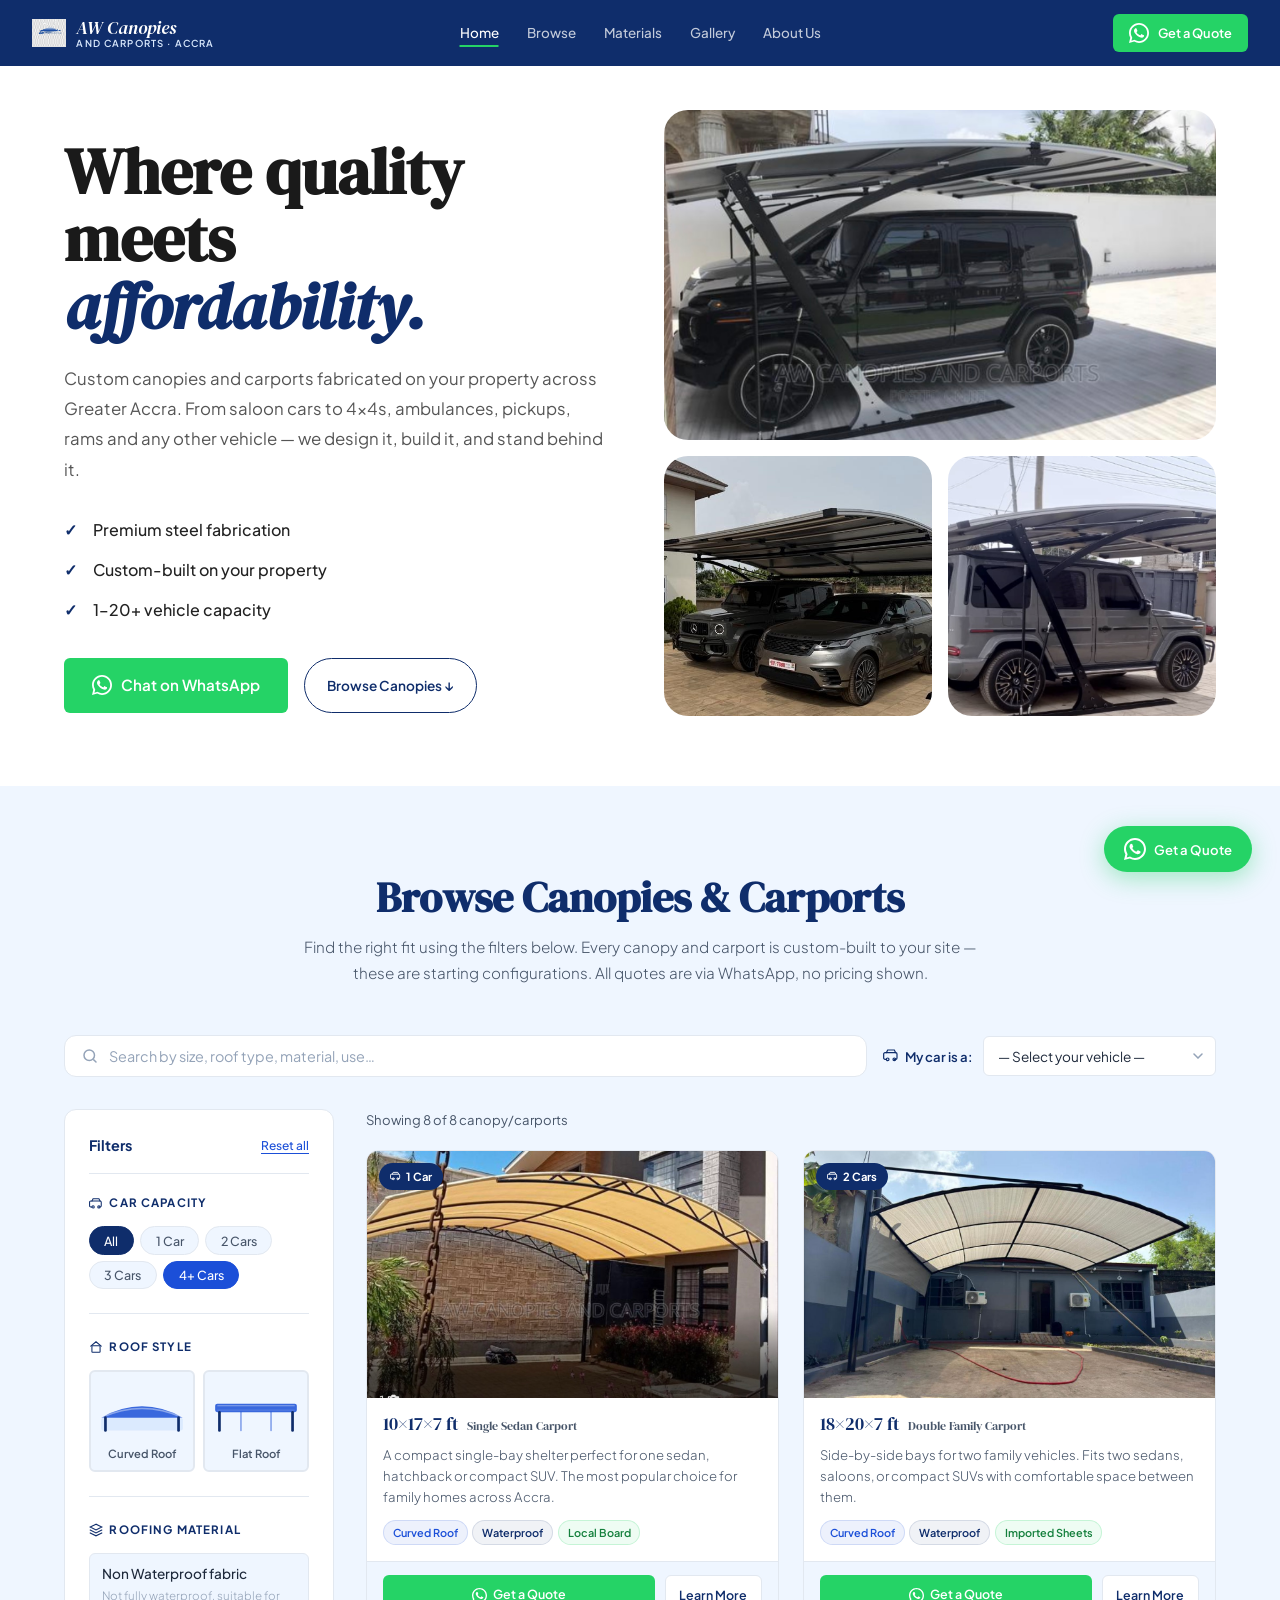
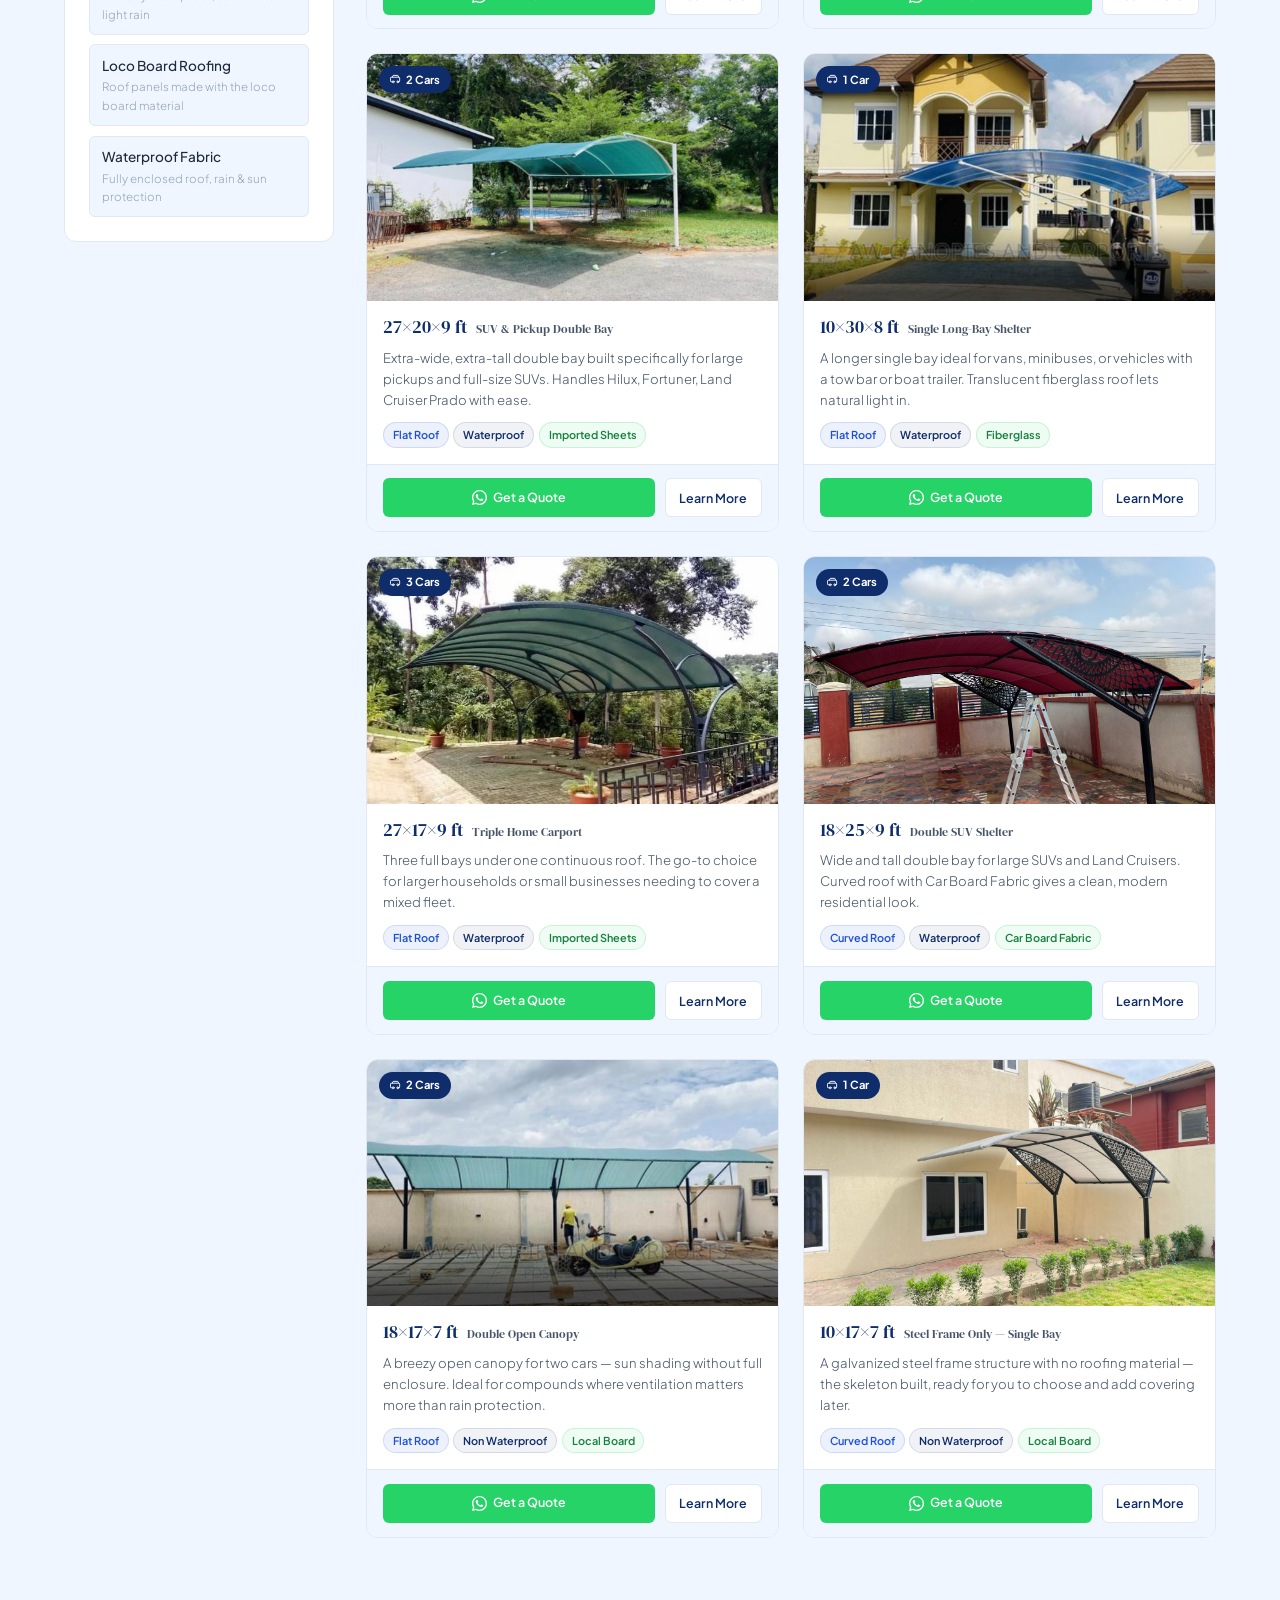
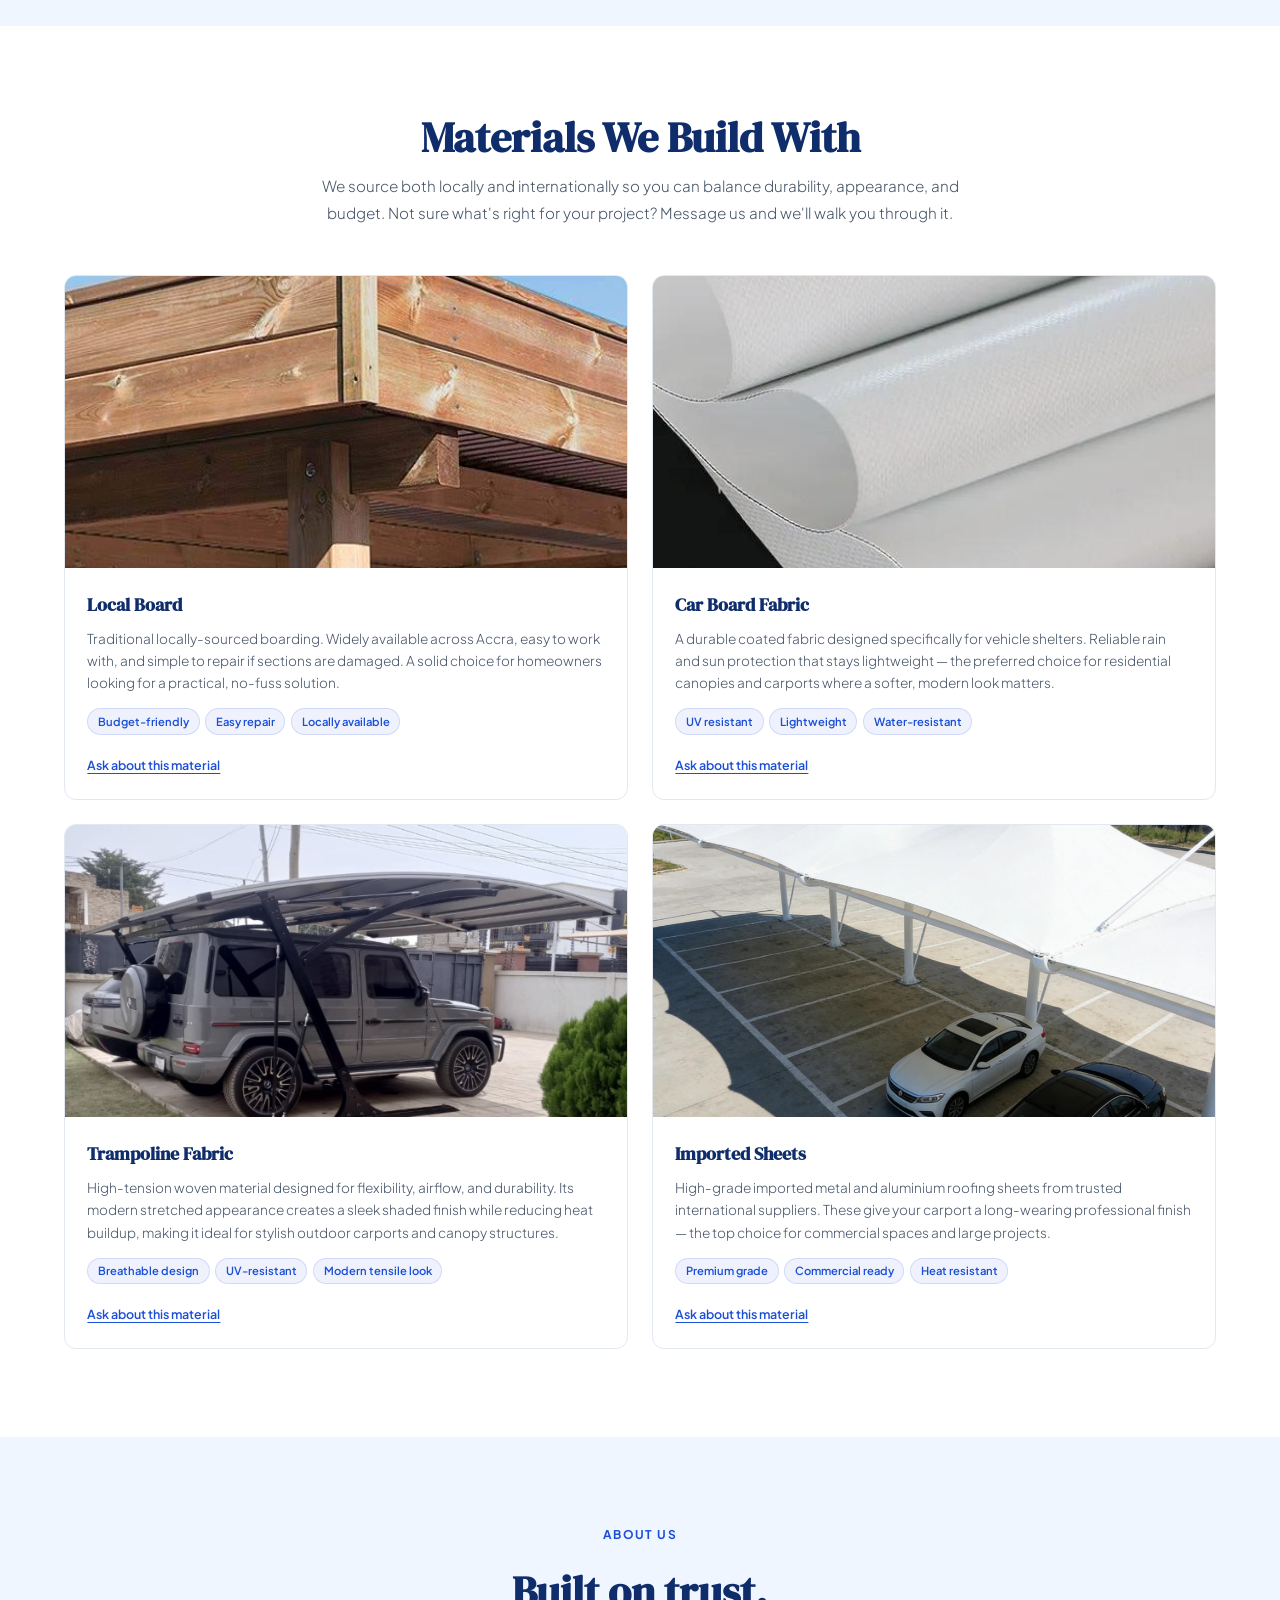
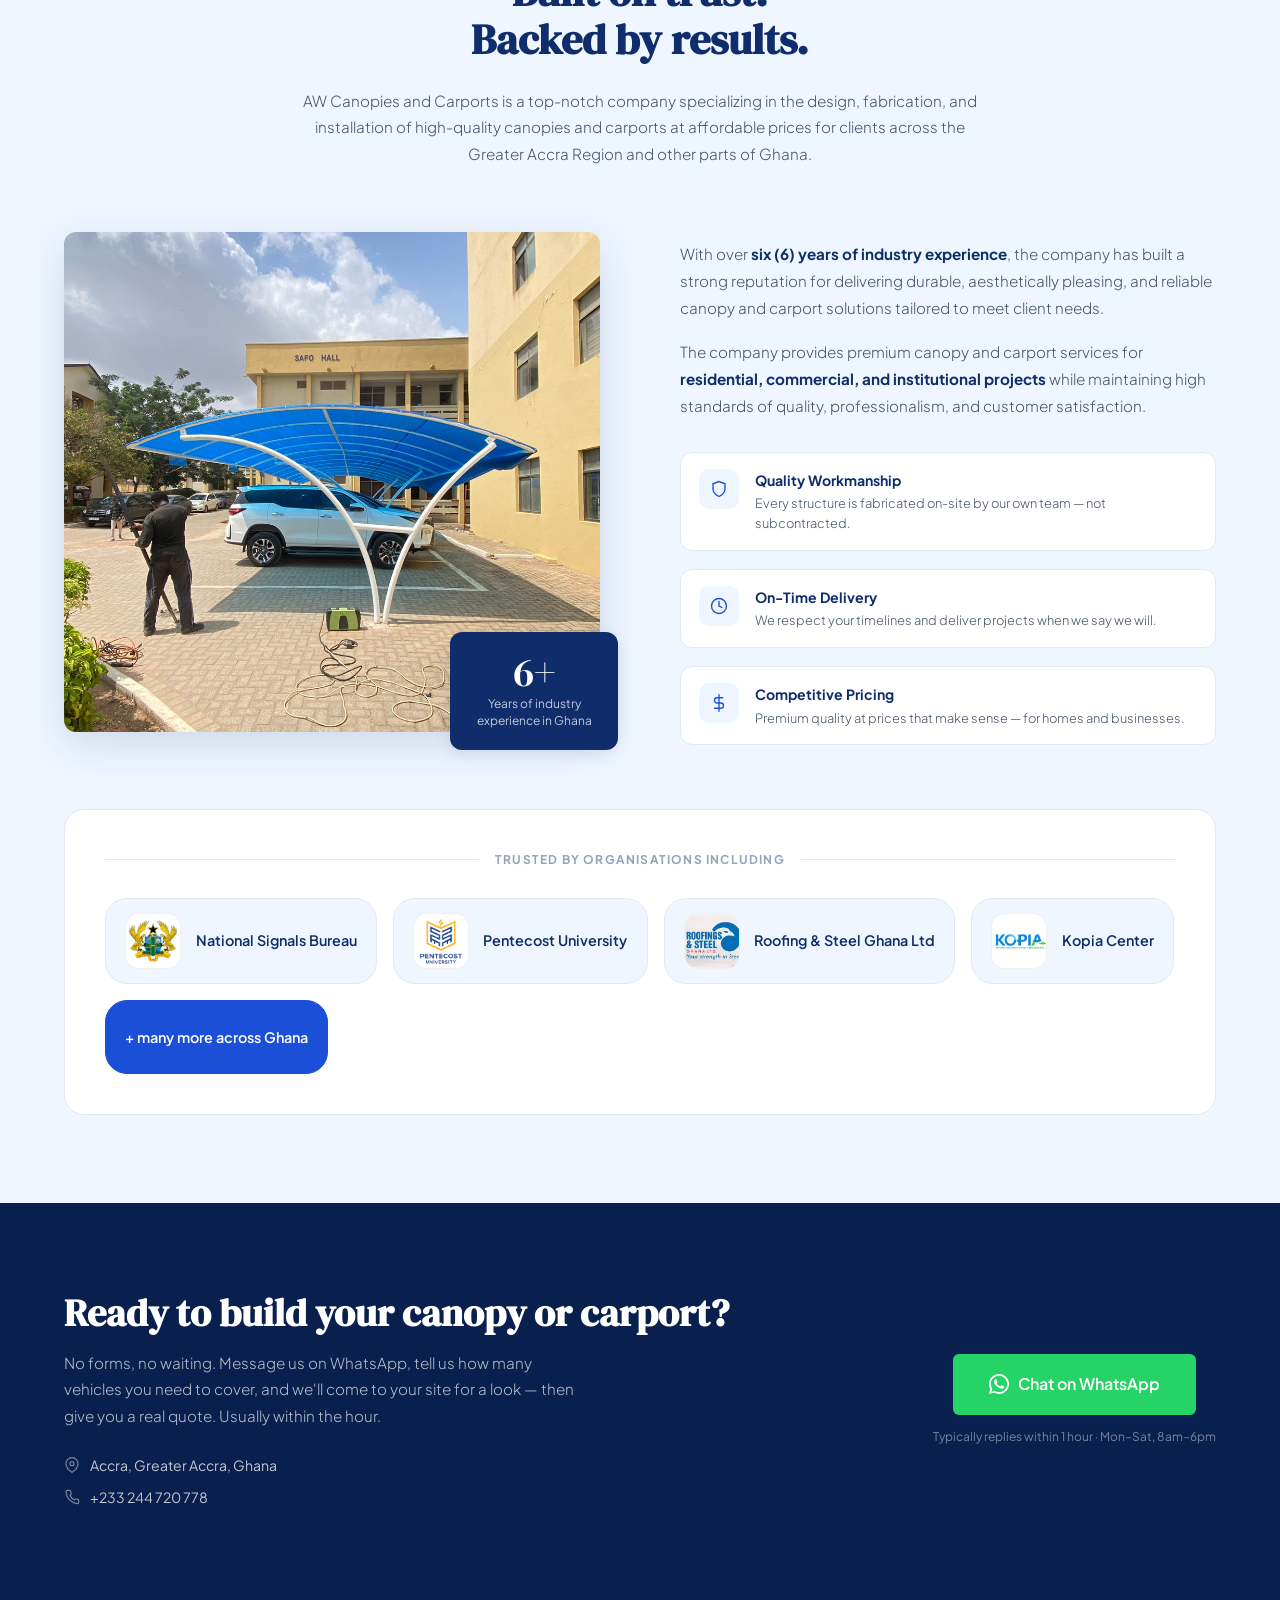
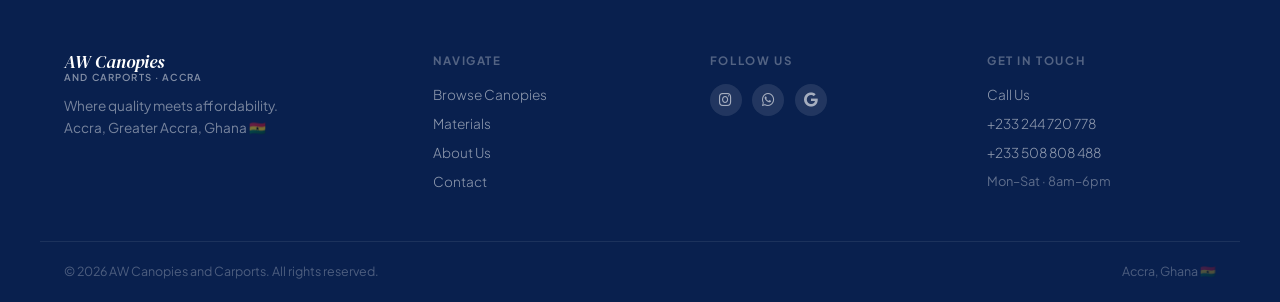
==== commit a5c4ba3f: "feature(rm-footer) : removbed footer image" ====
--- a/index.html
+++ b/index.html
@@ -640,10 +640,6 @@
   CONTACT CTA
 ===================================================== -->
 <section class="contact-sec" id="contact">
-  <div class="contact-bg-img">
-    <img src="images/trampoline.PNG" alt="AW Canopies and Carports structure"/>
-    <div class="contact-overlay"></div>
-  </div>
   <div class="container contact-inner">
     <div class="contact-text">
       <h2>Ready to build your canopy or carport?</h2>
@@ -678,7 +674,6 @@
   <div class="container footer-grid">
     <div class="footer-brand">
       <a href="#" class="logo logo--footer">
-       <img class="logo-mark" src="images/logo.png" alt="AW Canopies and Carports">
         <div class="logo-words"><span class="logo-big">AW Canopies</span><span class="logo-small">and Carports · Accra</span></div>
       </a>
       <p>Where quality meets affordability.<br/>Accra, Greater Accra, Ghana 🇬🇭</p>
@@ -802,4 +797,4 @@
 
 <script src="script.js"></script>
 </body>
-</html>+</html>
--- a/style.css
+++ b/style.css
@@ -852,12 +852,11 @@
 }
 
 /* ─── CONTACT ─────────────────────────── */
-.contact-sec { position: relative; padding: 5.5rem 0; overflow: hidden; }
-.contact-bg-img { position: absolute; inset: 0; }
-.contact-bg-img img { width: 100%; height: 99%; object-fit: cover; }
-.contact-overlay {
-  position: absolute; inset: 0;
-  
+.contact-sec {
+  position: relative;
+  padding: 5.5rem 0;
+  overflow: hidden;
+  background: #09204e;
 }
 .contact-inner {
   position: relative; z-index: 1;
@@ -1256,4 +1255,4 @@
   .hero-inner    { padding: 2.8rem 0 2.2rem; }
  
   .container     { padding-left: 14px; padding-right: 14px; }
-}+}
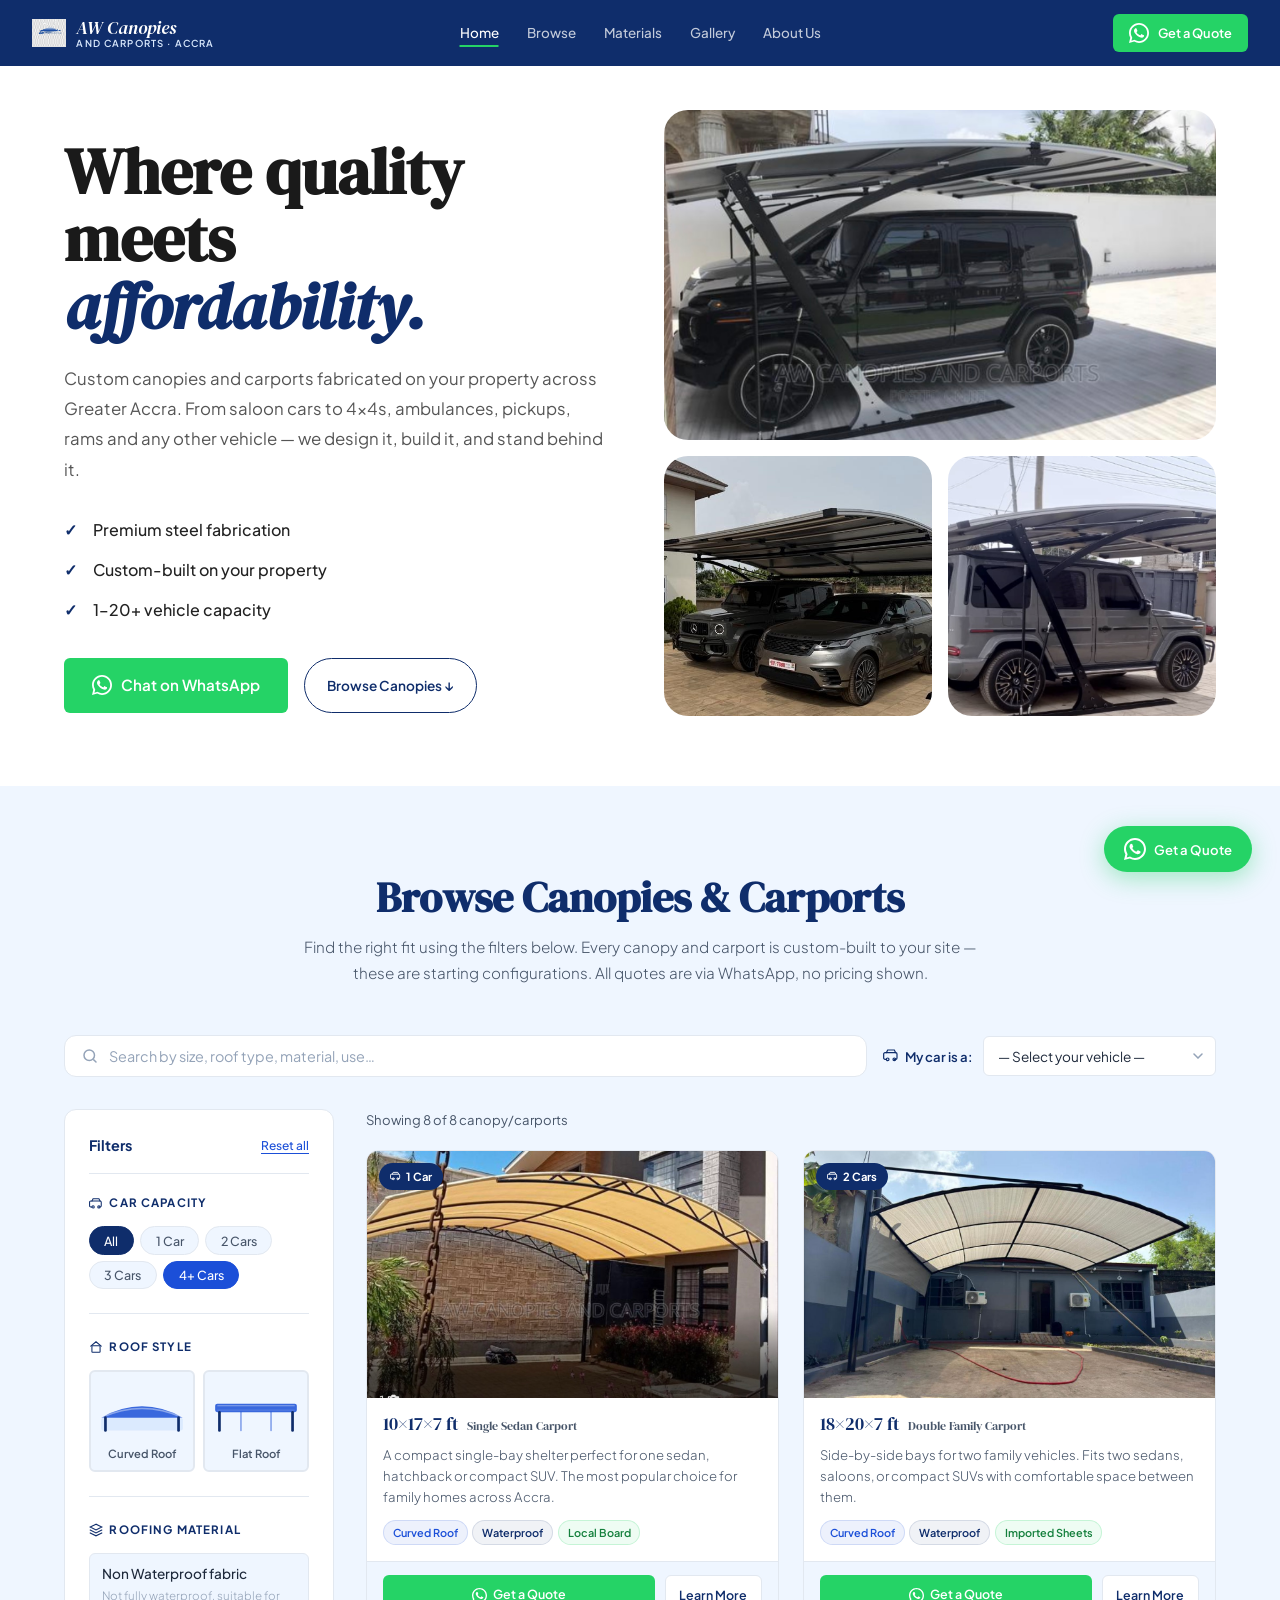
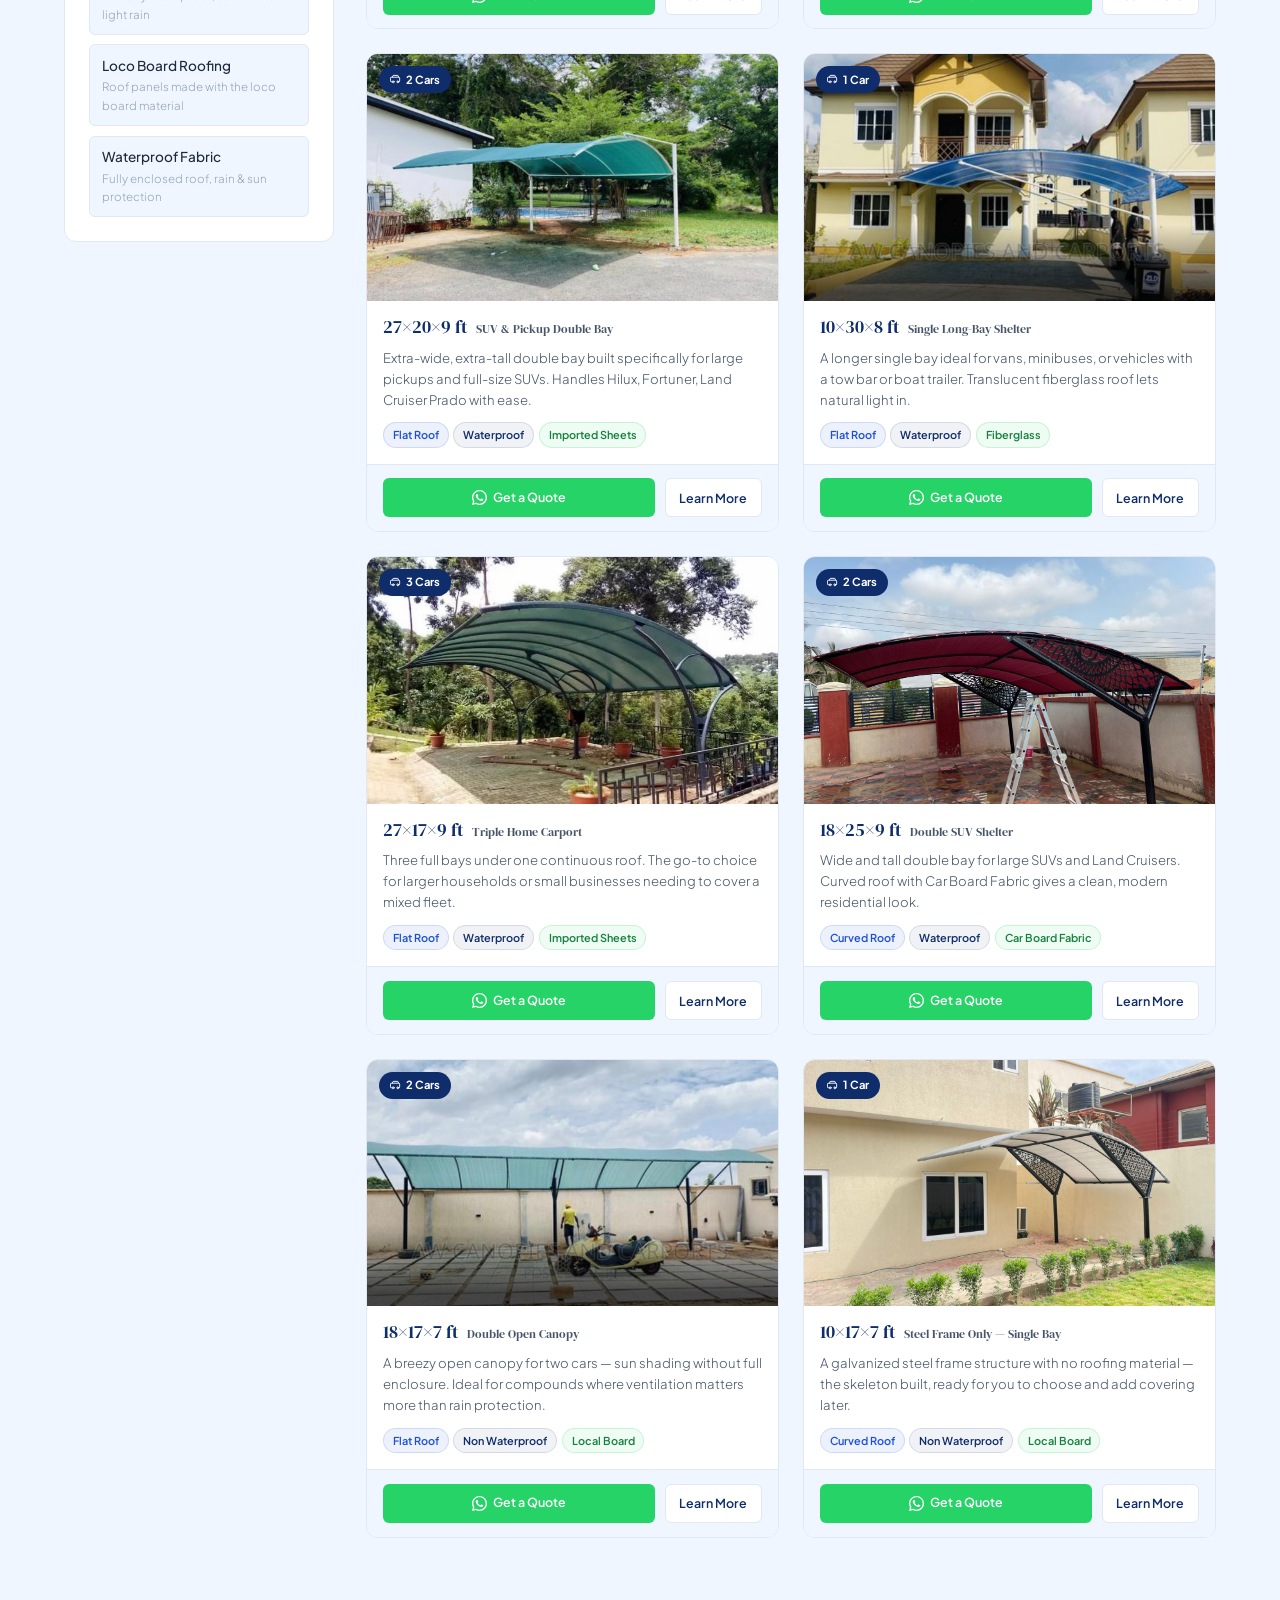
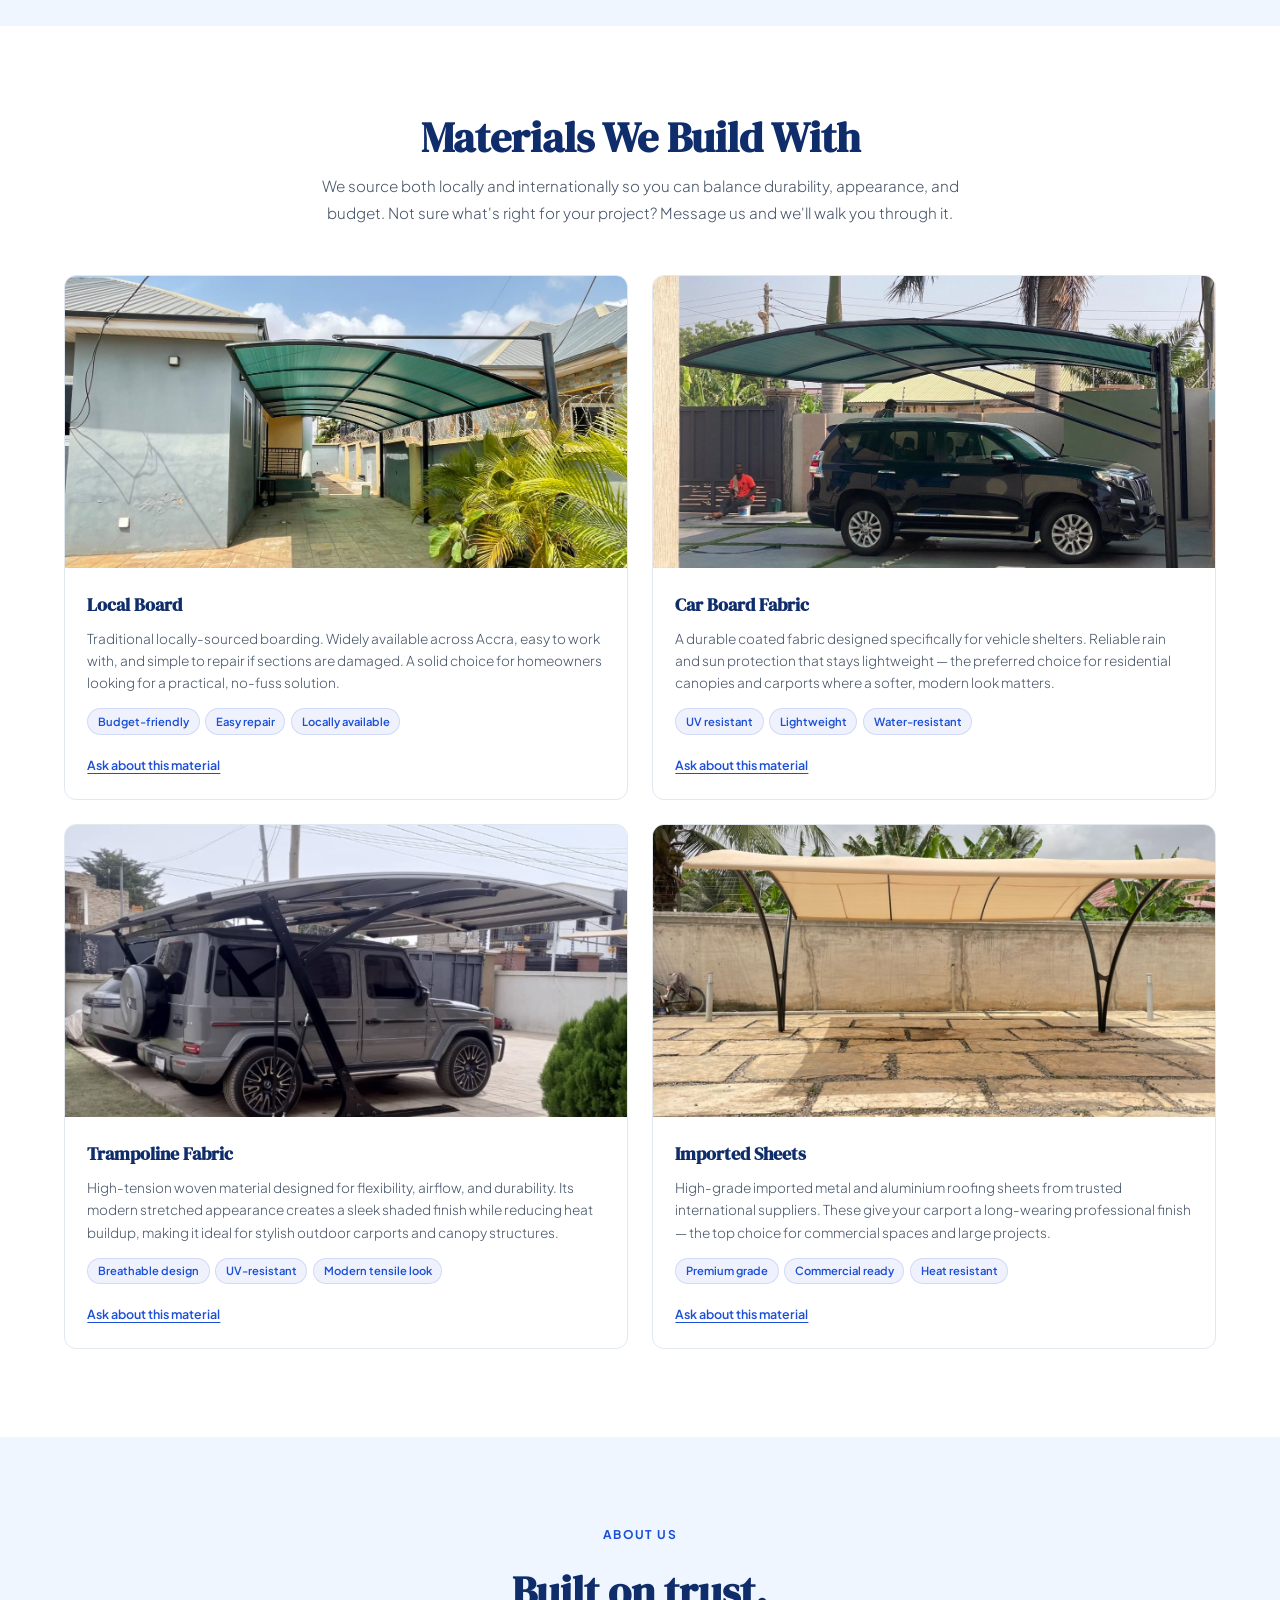
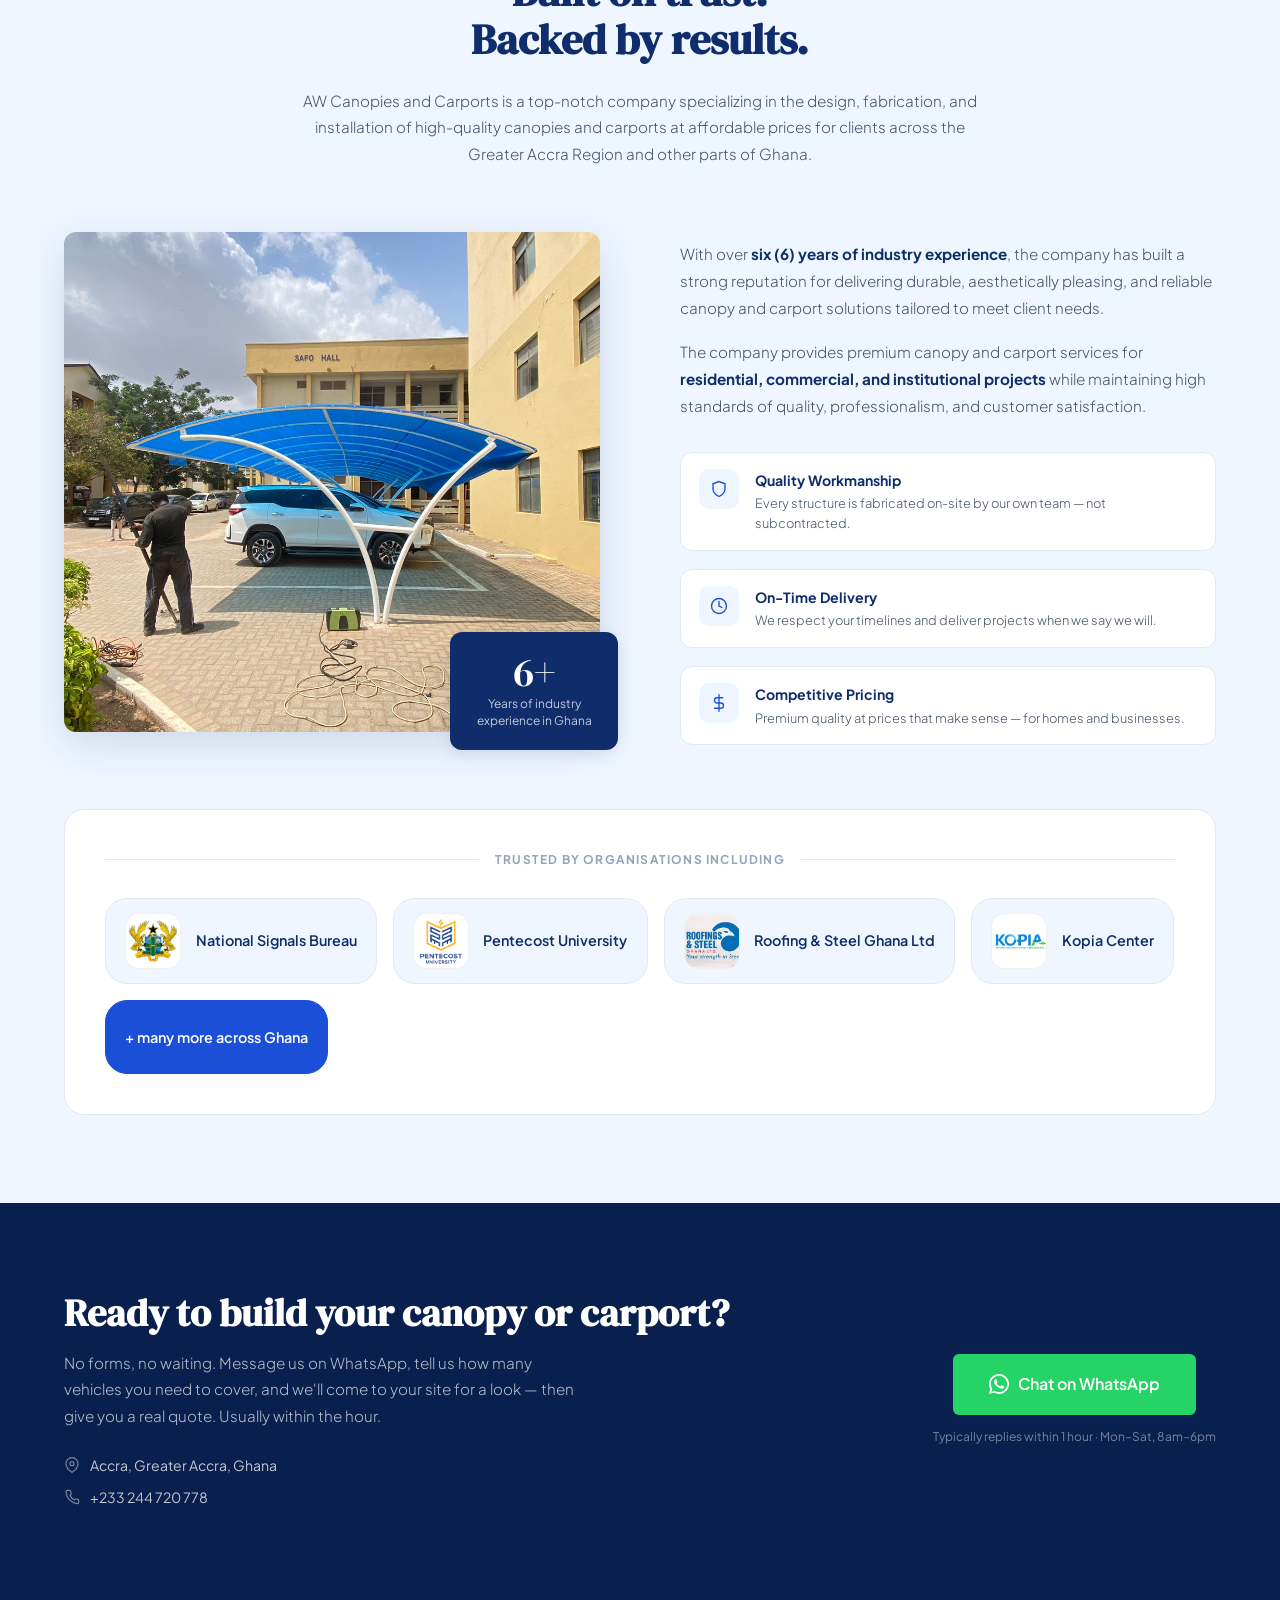
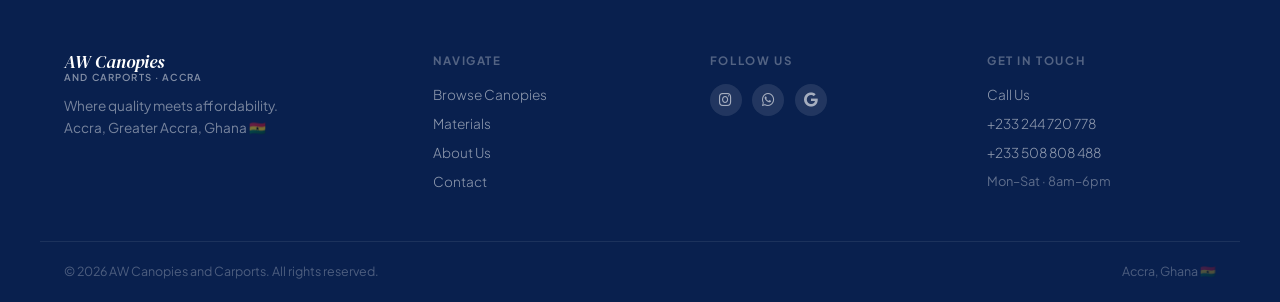
==== commit 681e0ccd: "new images" ====
--- a/index.html
+++ b/index.html
@@ -467,7 +467,7 @@
     <div class="mats-grid">
       <div class="mat-card">
         <div class="mat-img">
-          <img src="images/loco-board.jfif" alt="Local Board canopy/carport material"/>
+          <img src="images/loco-board.jpg" alt="Loco Board canopy/carport material"/>
         </div>
         <div class="mat-body">
           <h3>Local Board</h3>
@@ -483,7 +483,7 @@
 
       <div class="mat-card">
         <div class="mat-img">
-          <img src="images/car-board.jfif" alt="Car Board Fabric canopy/carport"/>
+          <img src="images/car-board.jpg" alt="Car Board Fabric canopy/carport"/>
         </div>
         <div class="mat-body">
           <h3>Car Board Fabric</h3>
@@ -515,7 +515,7 @@
 
       <div class="mat-card">
         <div class="mat-img">
-          <img src="images/imported-fabrics.jfif" alt="Imported metal sheet canopy/carport"/>
+          <img src="images/imported-fabrics.jpg" alt="Imported metal sheet canopy/carport"/>
         </div>
         <div class="mat-body">
           <h3>Imported Sheets</h3>
@@ -695,7 +695,7 @@
     </div>
     <div class="footer-links">
       <h4>Get In Touch</h4>
-      <a href="https://wa.me/233244720778" target="_blank">Call Us</a>
+      <a>Call Us</a>
       <a href="tel:+233244720778">+233 244 720 778</a>
       <a href="tel:+233508808488">+233 508 808 488</a>
       <span style="color:rgba(255,255,255,.35);font-size:.8rem;">Mon–Sat · 8am–6pm</span>
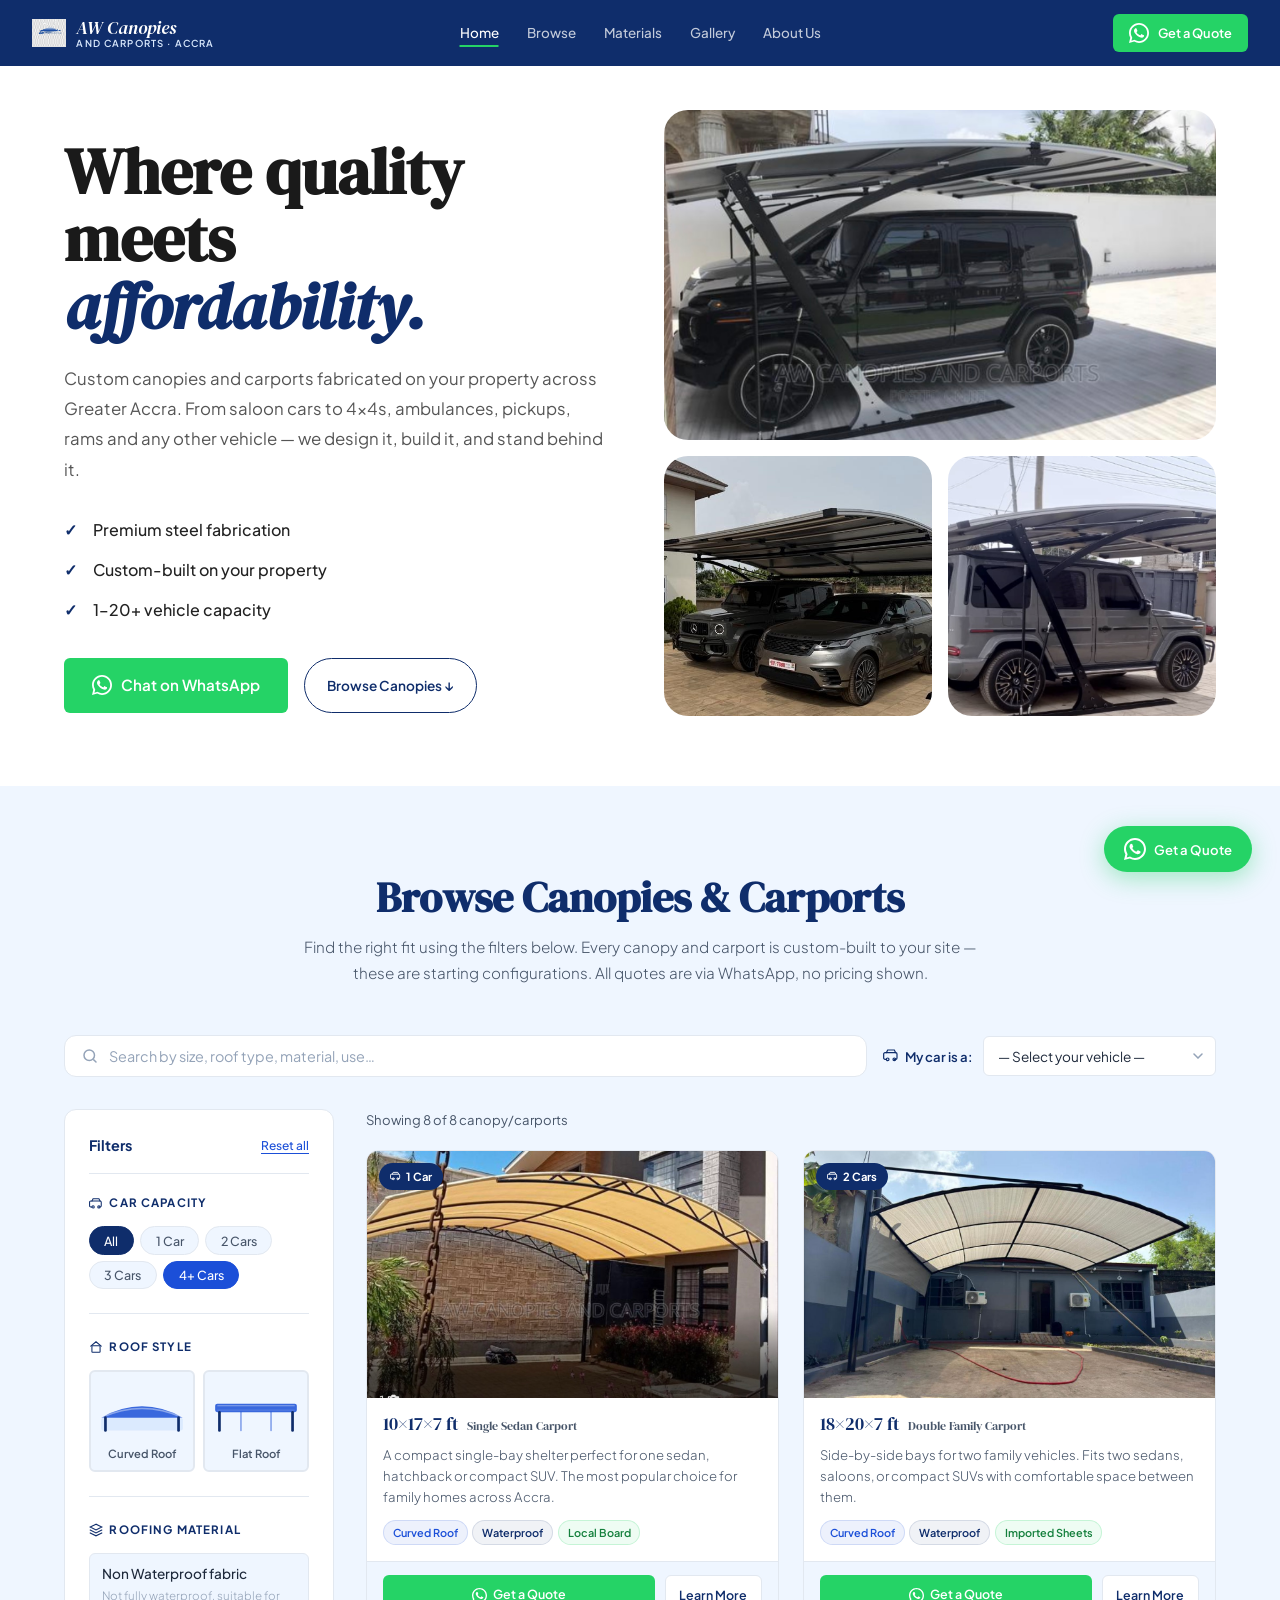
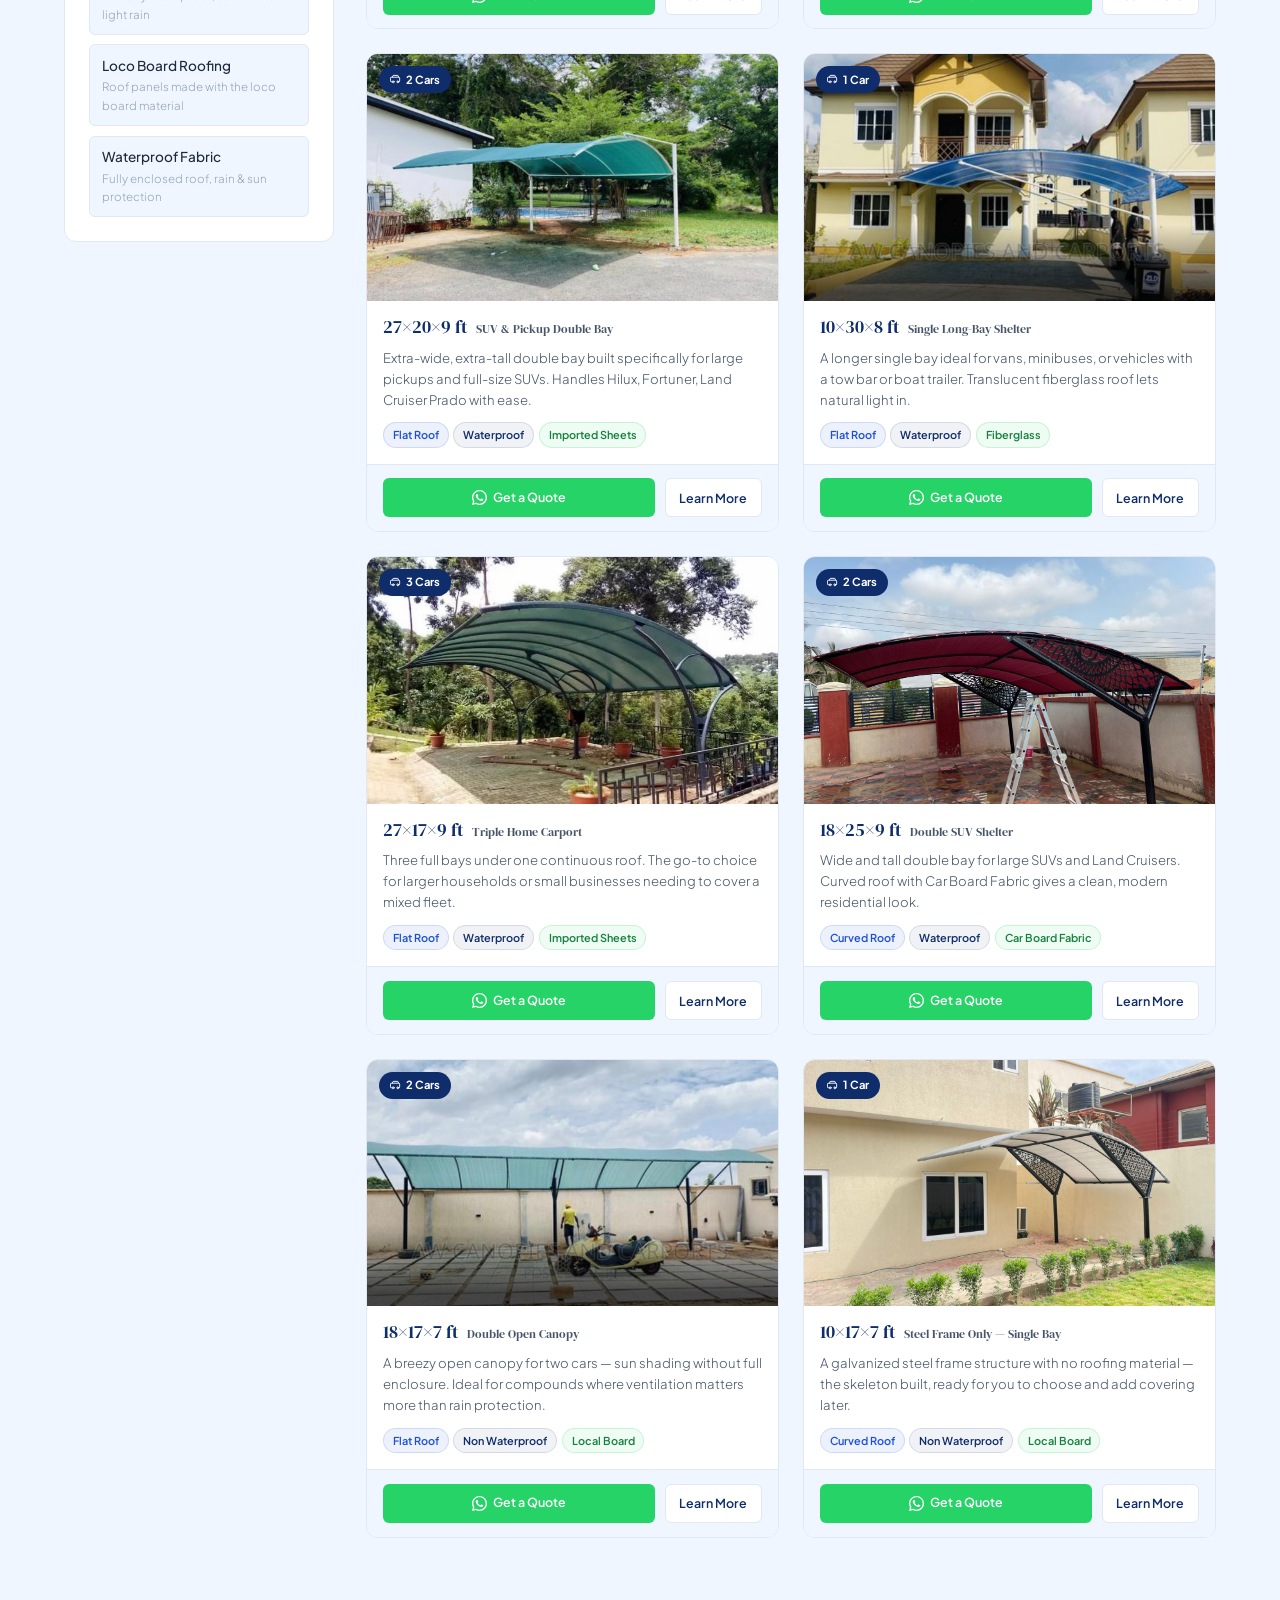
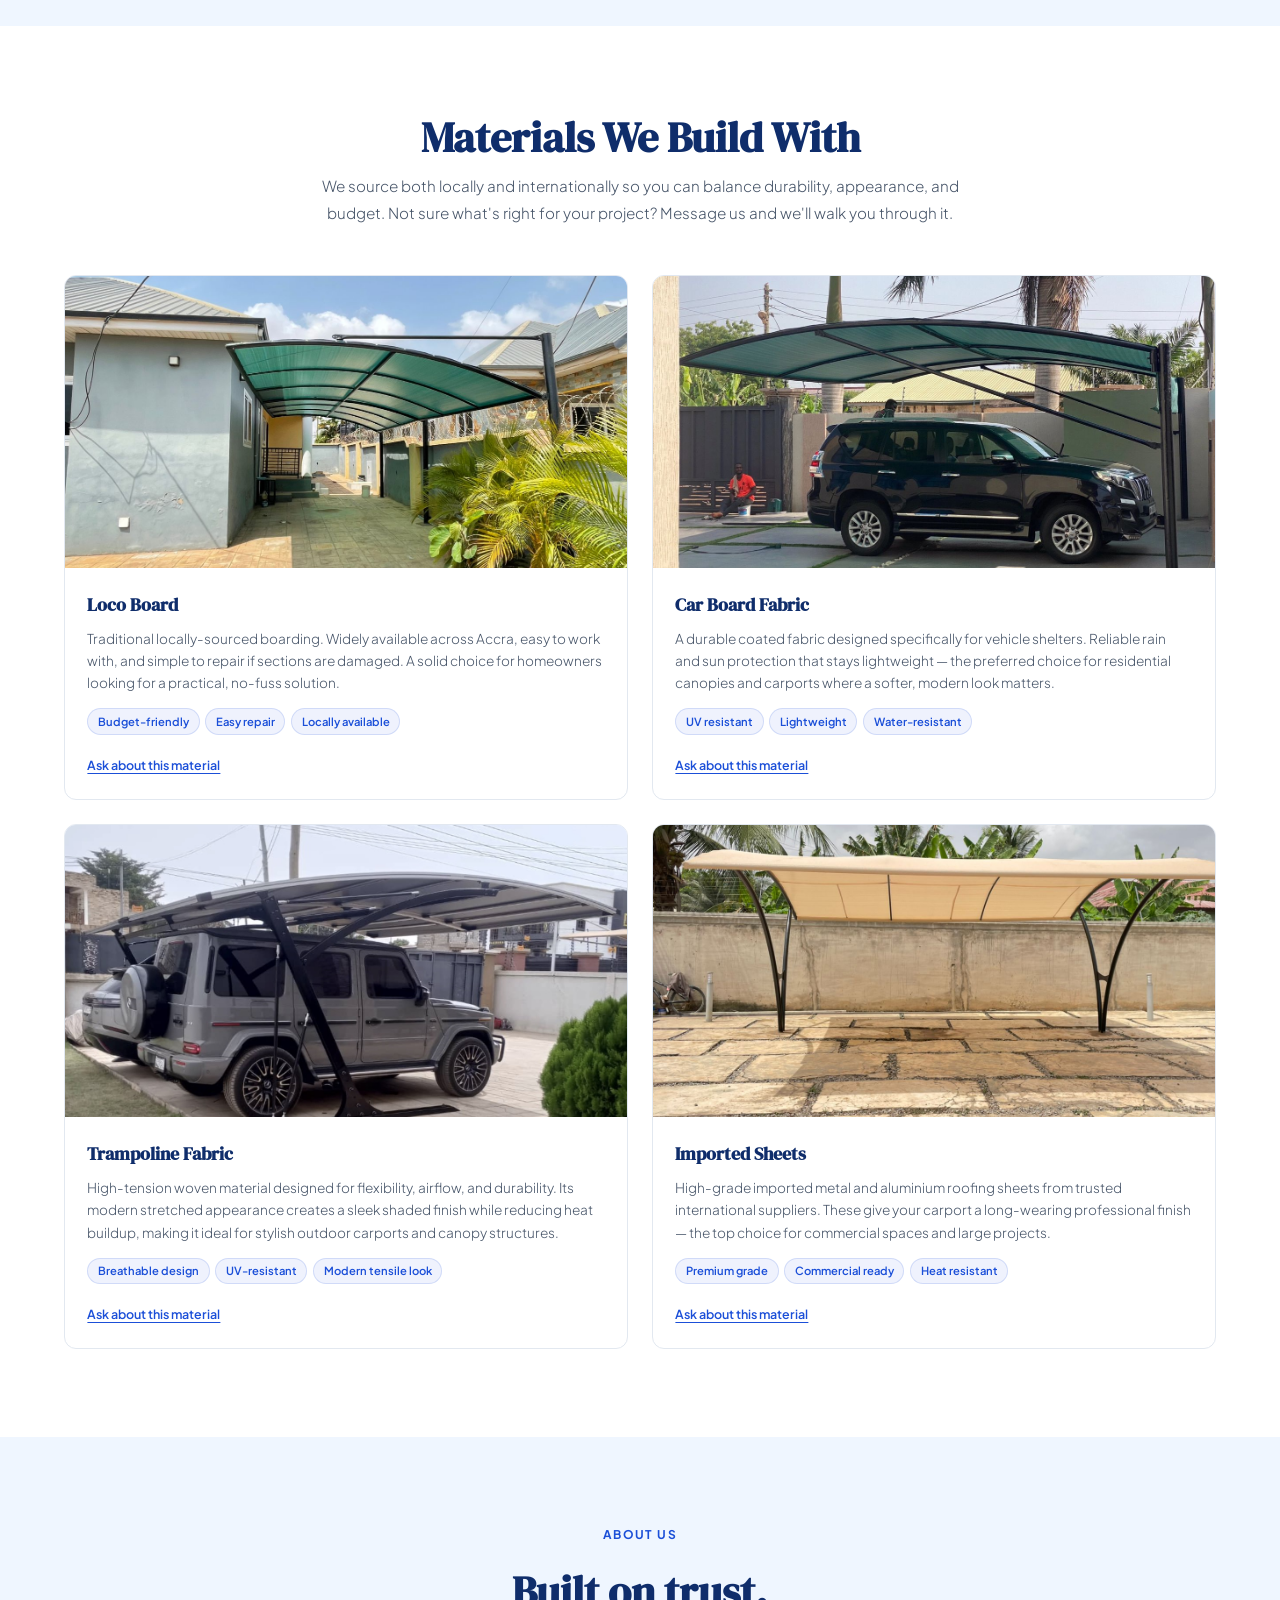
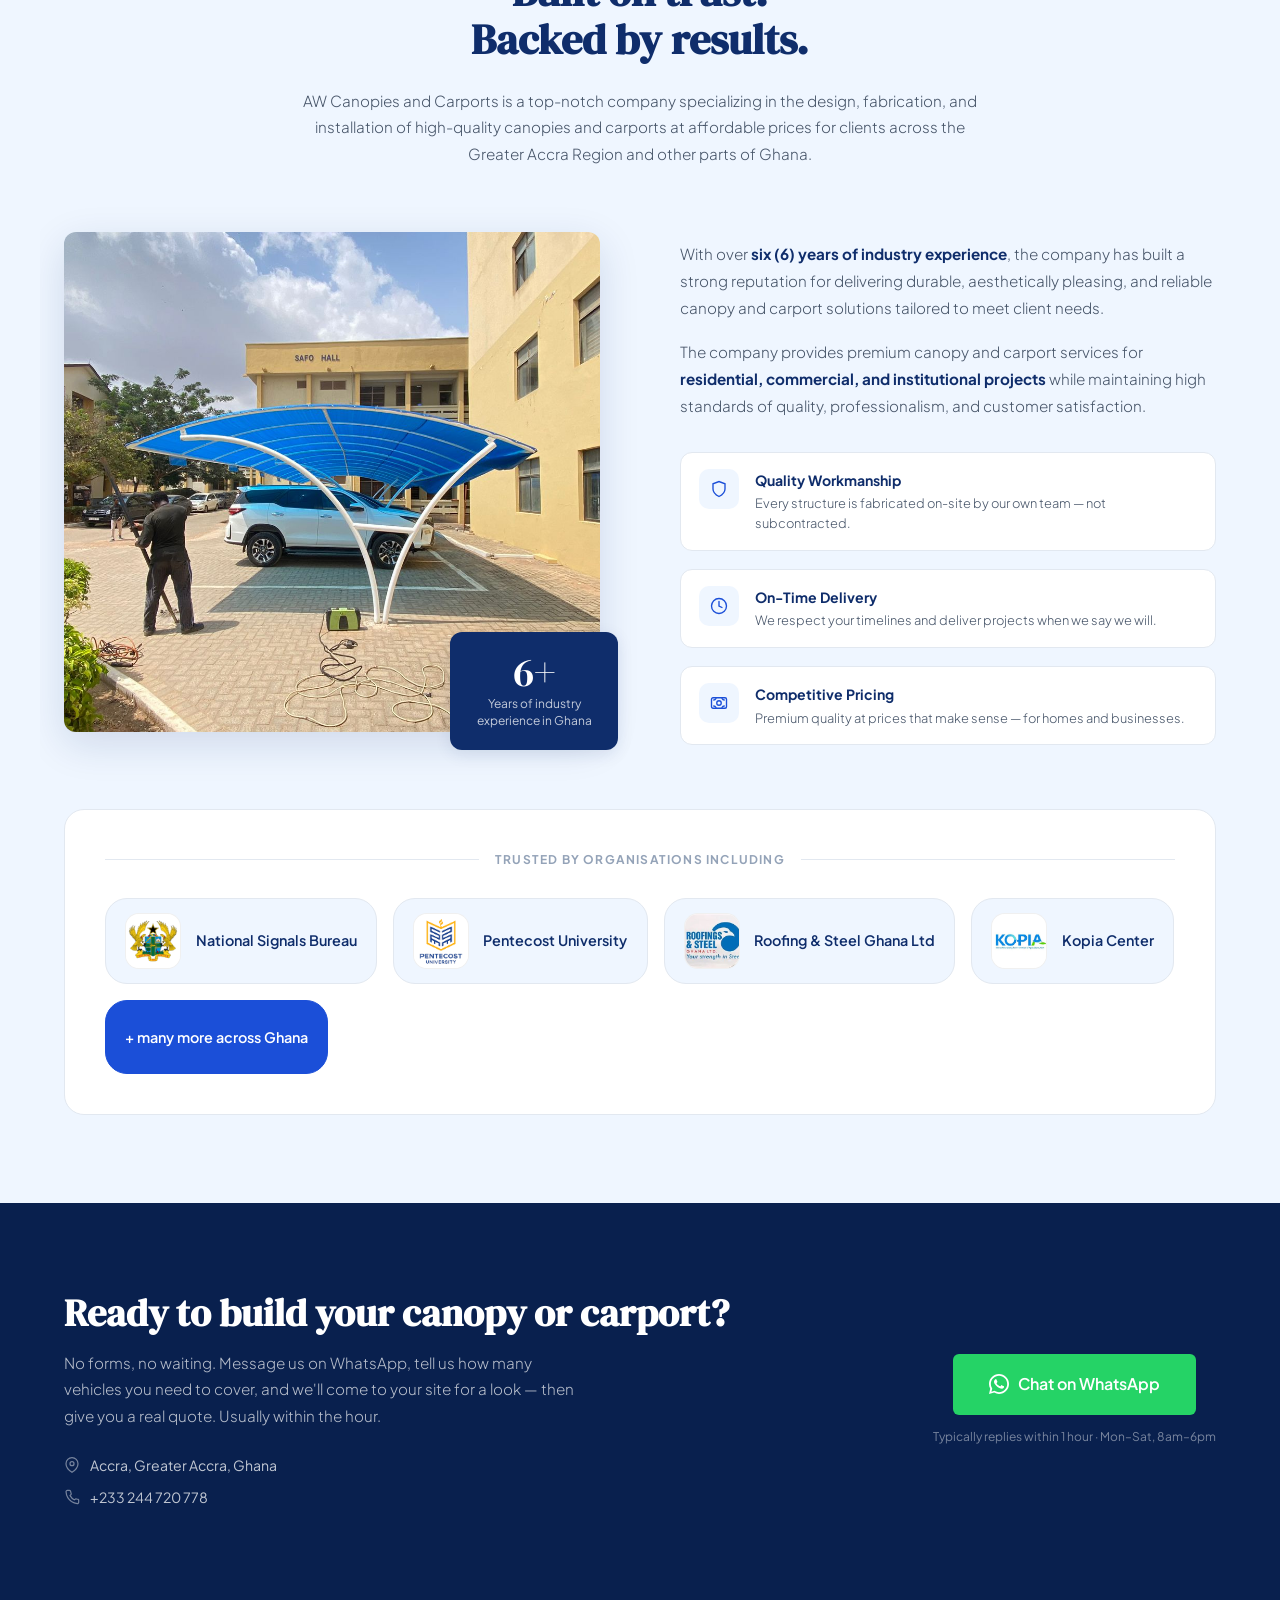
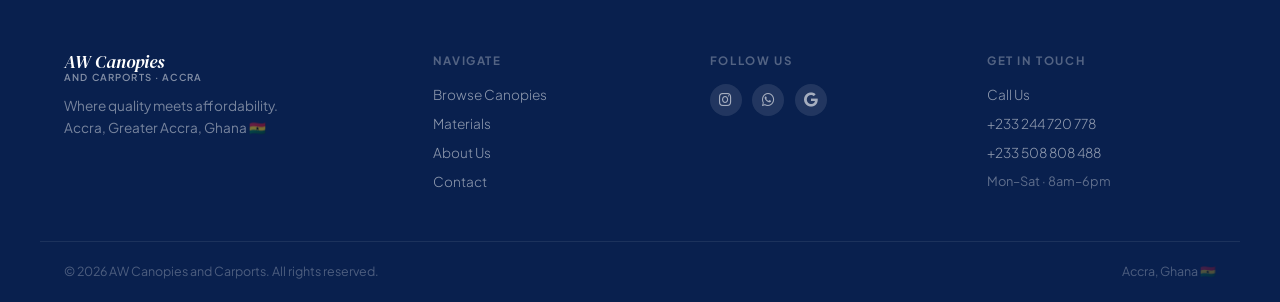
==== commit 744e39e5: "changes" ====
--- a/index.html
+++ b/index.html
@@ -470,7 +470,7 @@
           <img src="images/loco-board.jpg" alt="Loco Board canopy/carport material"/>
         </div>
         <div class="mat-body">
-          <h3>Local Board</h3>
+          <h3>Loco Board</h3>
           <p>Traditional locally-sourced boarding. Widely available across Accra, easy to work with, and simple to repair if sections are damaged. A solid choice for homeowners looking for a practical, no-fuss solution.</p>
           <div class="mat-tags">
             <span>Budget-friendly</span><span>Easy repair</span><span>Locally available</span>
@@ -583,9 +583,17 @@
             </div>
           </div>
           <div class="about-pillar">
-            <div class="pillar-icon">
-              <svg viewBox="0 0 24 24" fill="none" stroke="currentColor" stroke-width="1.8" stroke-linecap="round"><line x1="12" y1="1" x2="12" y2="23"/><path d="M17 5H9.5a3.5 3.5 0 000 7h5a3.5 3.5 0 010 7H6"/></svg>
-            </div>
+           <div class="pillar-icon">
+    <svg viewBox="0 0 24 24" fill="none" stroke="currentColor"
+         stroke-width="1.8" stroke-linecap="round" stroke-linejoin="round">
+        <rect x="2" y="5" width="20" height="14" rx="2"/>
+        <circle cx="12" cy="12" r="3"/>
+        <path d="M5 8c1.5 0 2.5-1 3-2"/>
+        <path d="M19 8c-1.5 0-2.5-1-3-2"/>
+        <path d="M5 16c1.5 0 2.5 1 3 2"/>
+        <path d="M19 16c-1.5 0-2.5 1-3 2"/>
+    </svg>
+</div>
             <div>
               <h4>Competitive Pricing</h4>
               <p>Premium quality at prices that make sense — for homes and businesses.</p>
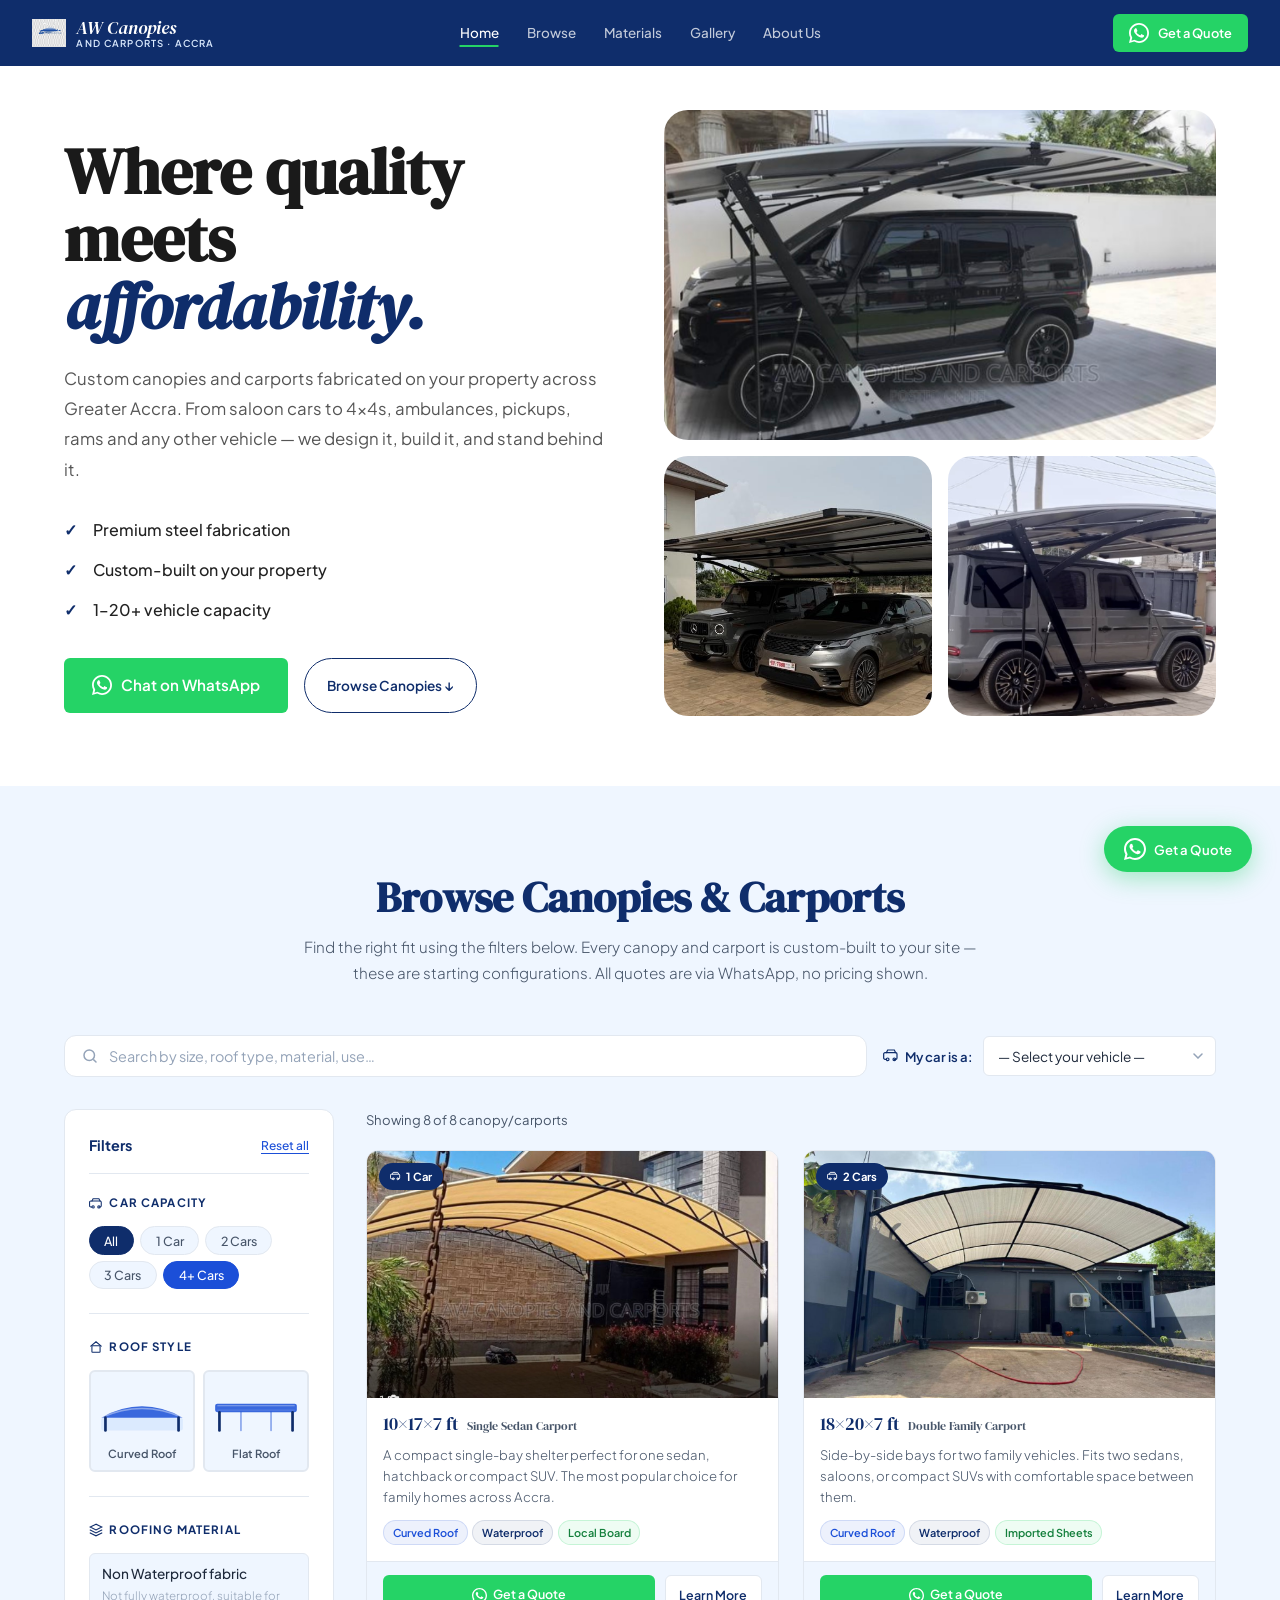
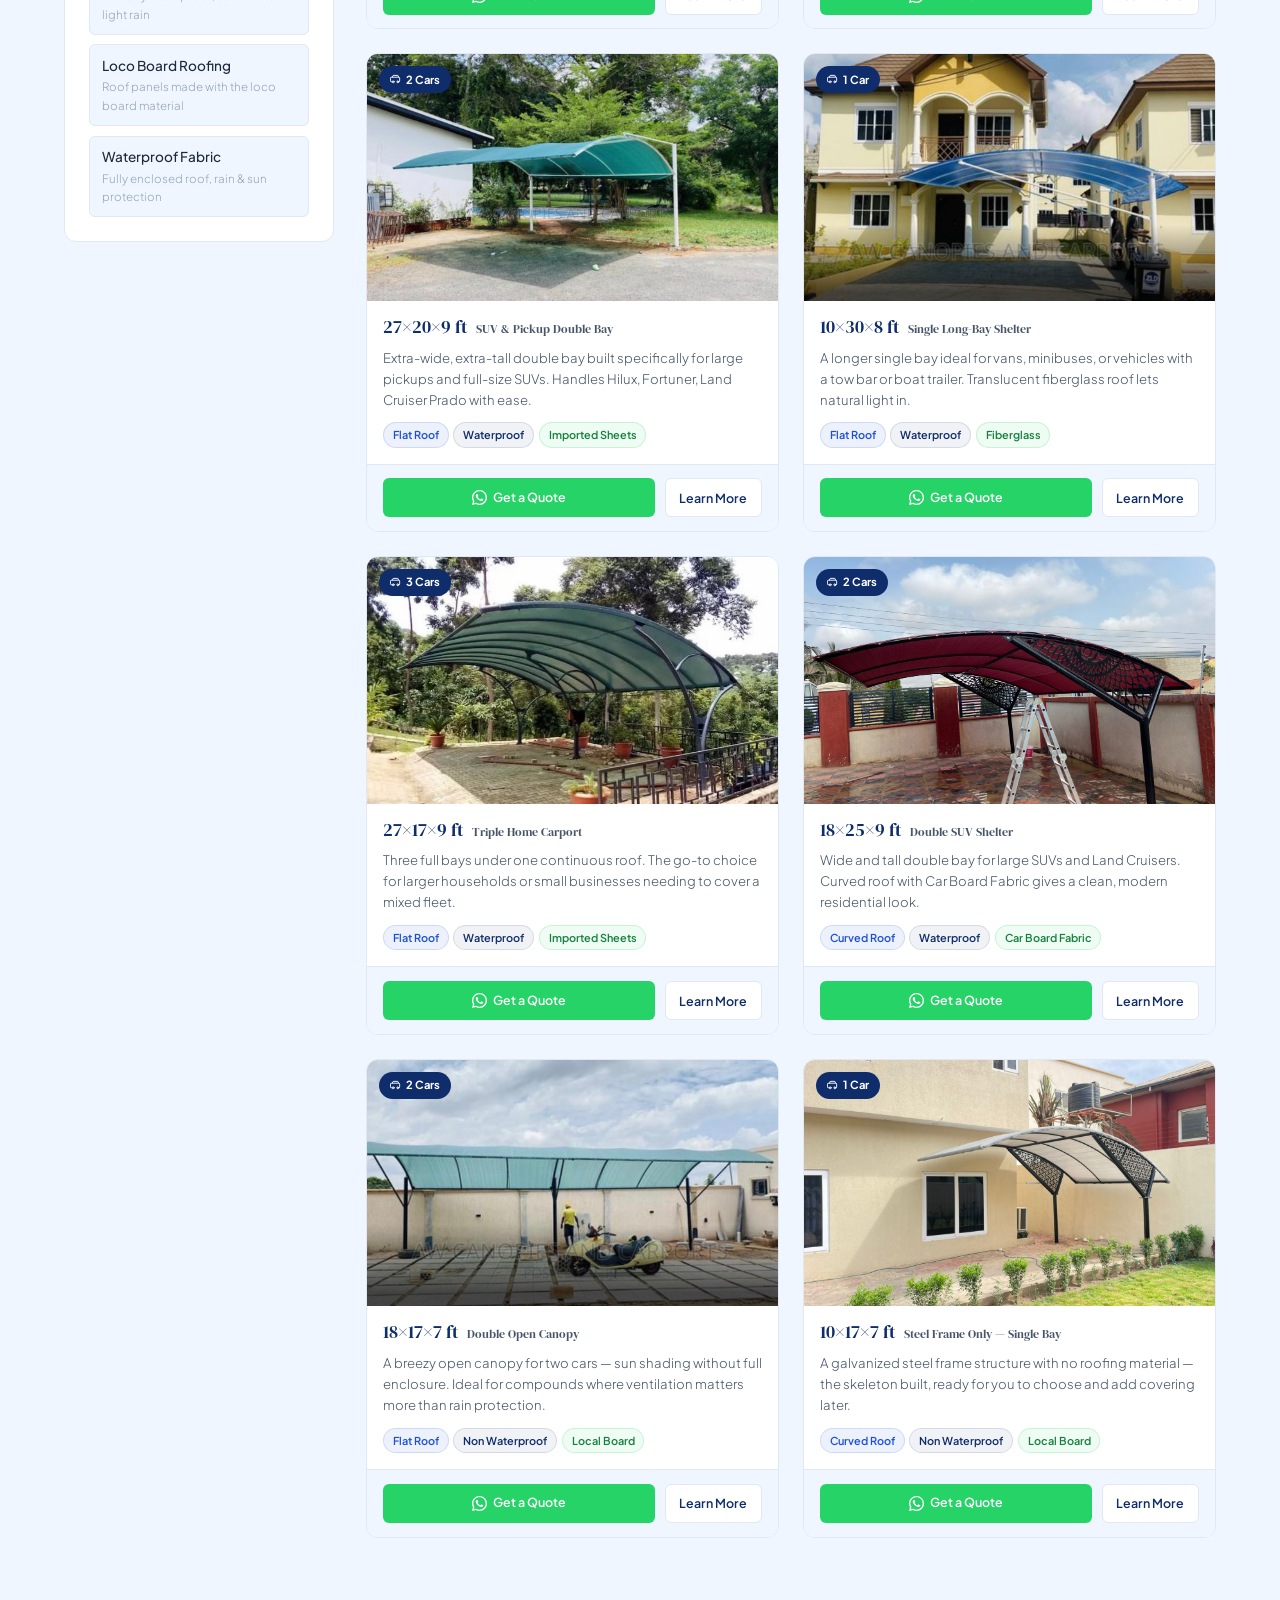
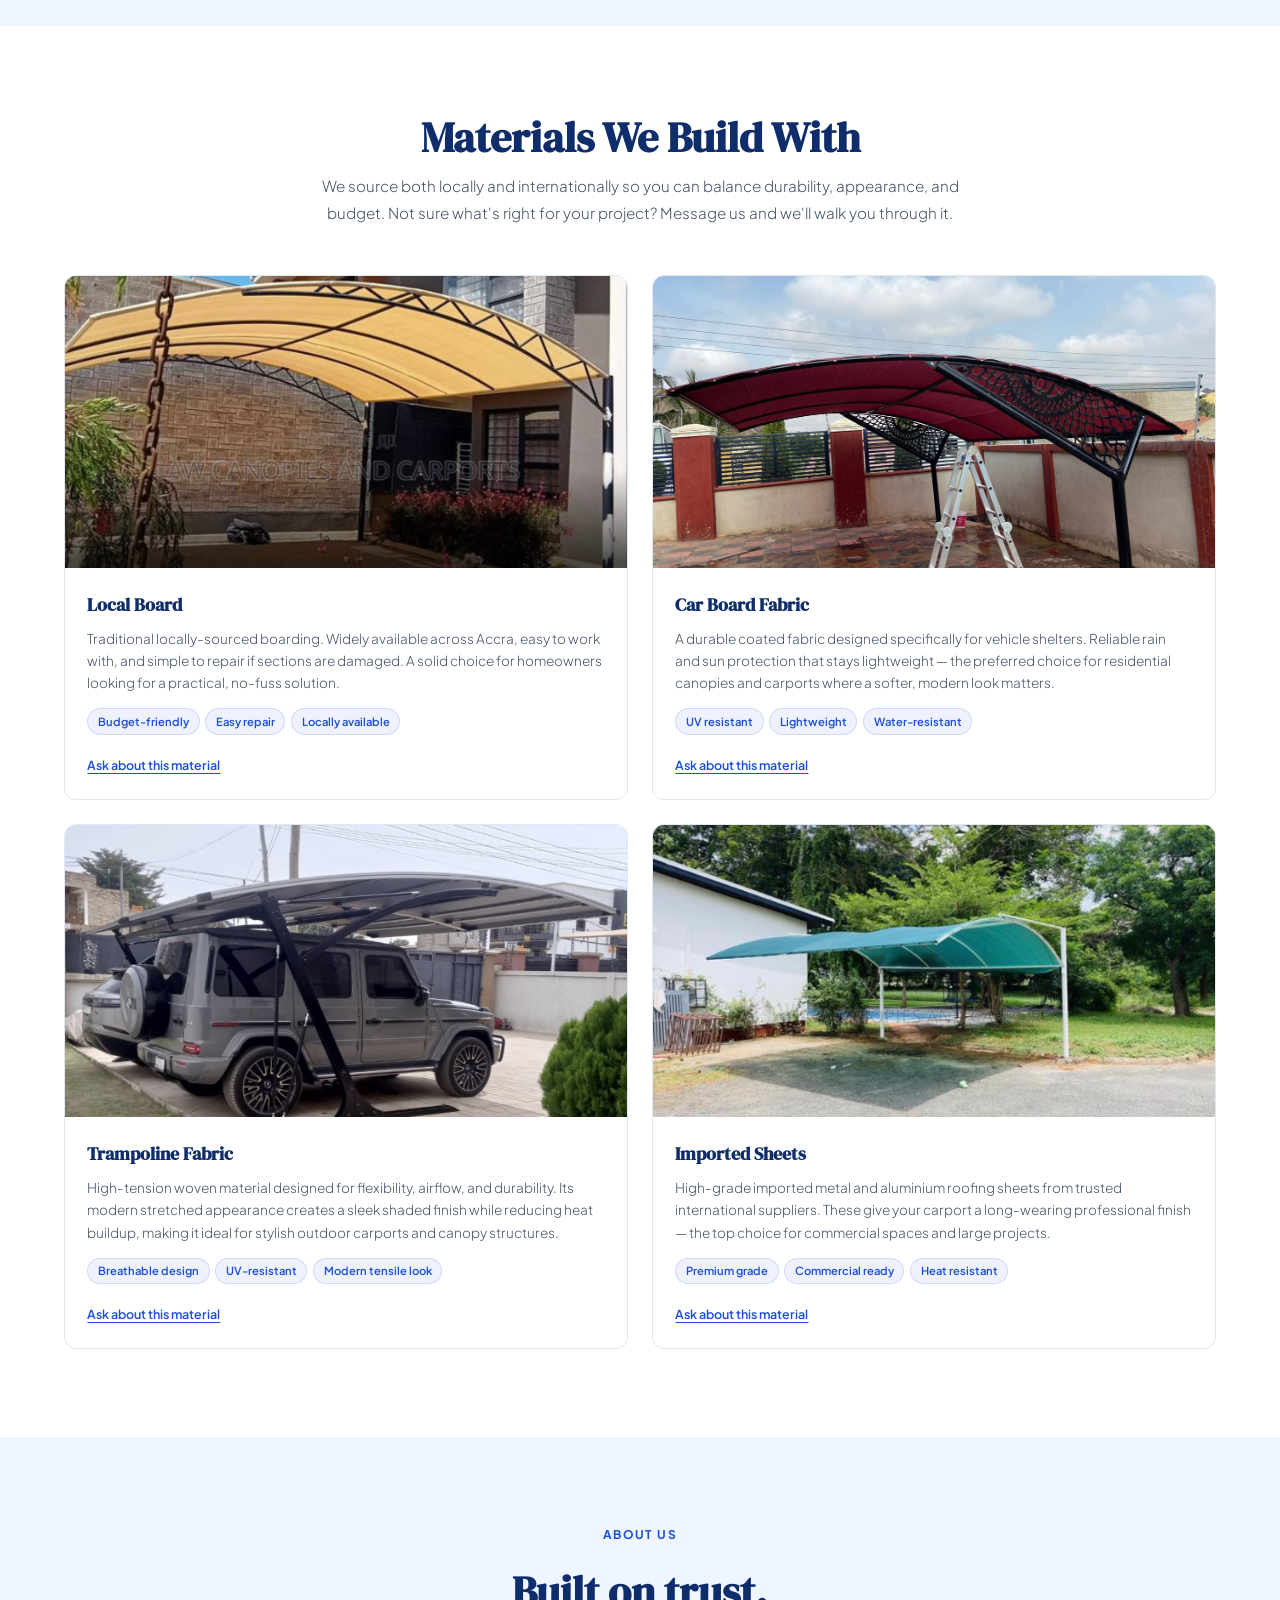
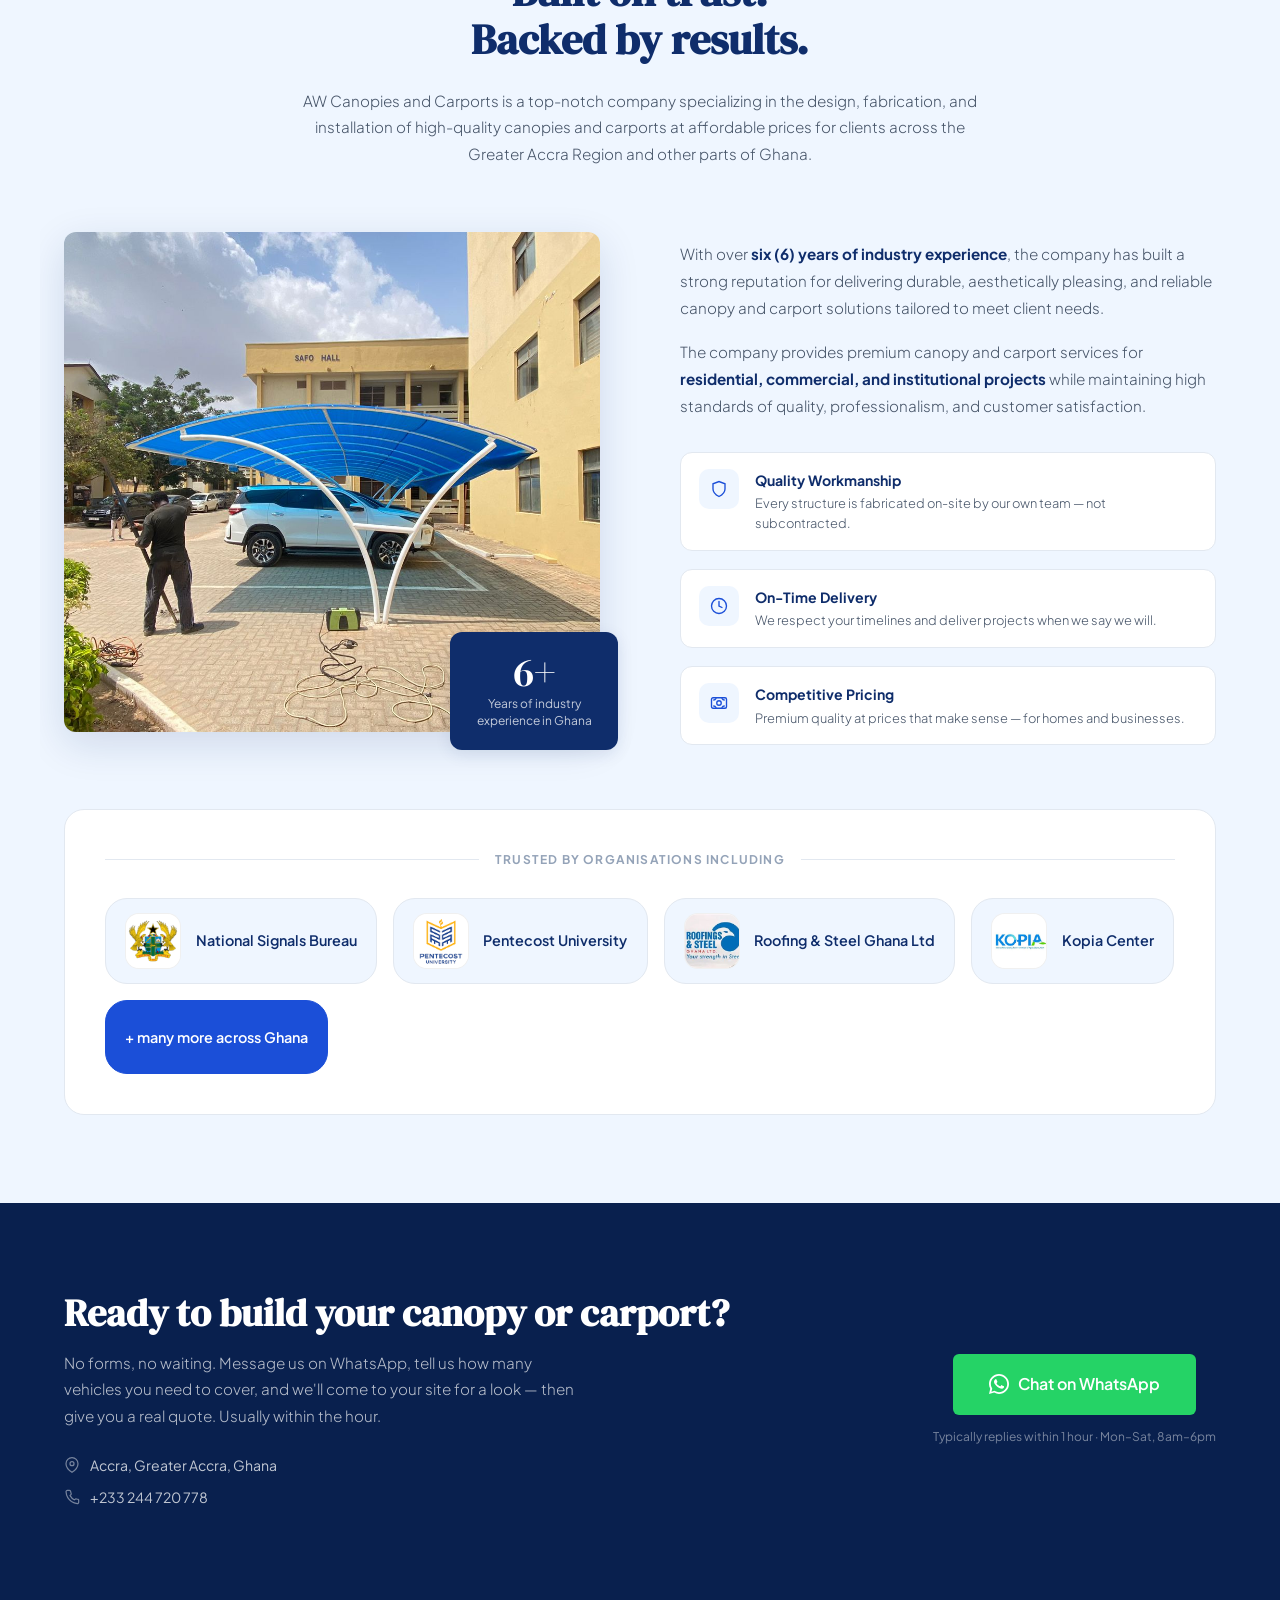
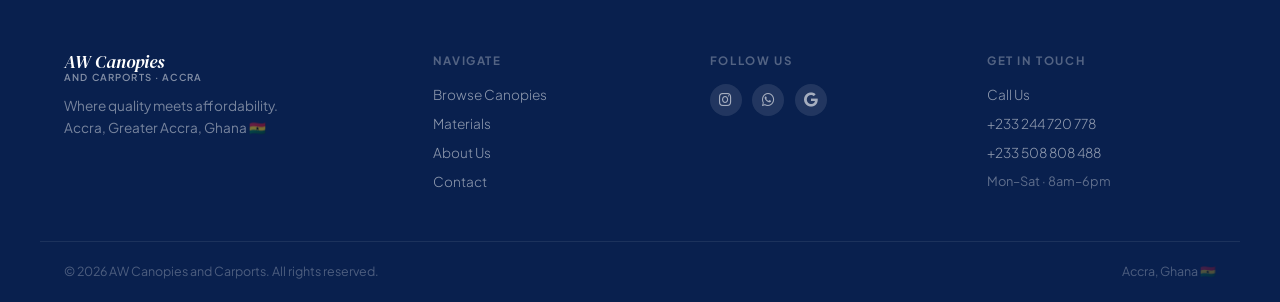
==== commit b74c32b5: "used carport images that match materials" ====
--- a/index.html
+++ b/index.html
@@ -467,10 +467,10 @@
     <div class="mats-grid">
       <div class="mat-card">
         <div class="mat-img">
-          <img src="images/loco-board.jpg" alt="Loco Board canopy/carport material"/>
+          <img src="images/1car.PNG" alt="Single-bay carport with board roofing"/>
         </div>
         <div class="mat-body">
-          <h3>Loco Board</h3>
+          <h3>Local Board</h3>
           <p>Traditional locally-sourced boarding. Widely available across Accra, easy to work with, and simple to repair if sections are damaged. A solid choice for homeowners looking for a practical, no-fuss solution.</p>
           <div class="mat-tags">
             <span>Budget-friendly</span><span>Easy repair</span><span>Locally available</span>
@@ -483,7 +483,7 @@
 
       <div class="mat-card">
         <div class="mat-img">
-          <img src="images/car-board.jpg" alt="Car Board Fabric canopy/carport"/>
+          <img src="images/5.jpg" alt="Carport with fabric roofing"/>
         </div>
         <div class="mat-body">
           <h3>Car Board Fabric</h3>
@@ -499,14 +499,14 @@
 
       <div class="mat-card">
         <div class="mat-img">
-          <img src="images/trampoline.PNG" alt="Trampoline Fabric canopy/carport panels"/>
-        </div>
-       <div class="mat-body">
-  <h3>Trampoline Fabric</h3>
-  <p>High-tension woven material designed for flexibility, airflow, and durability. Its modern stretched appearance creates a sleek shaded finish while reducing heat buildup, making it ideal for stylish outdoor carports and canopy structures.</p>
-  <div class="mat-tags">
-    <span>Breathable design</span><span>UV-resistant</span><span>Modern tensile look</span>
-  </div>
+          <img src="images/trampoline.PNG" alt="Tensile fabric carport canopy"/>
+        </div>
+        <div class="mat-body">
+          <h3>Trampoline Fabric</h3>
+          <p>High-tension woven material designed for flexibility, airflow, and durability. Its modern stretched appearance creates a sleek shaded finish while reducing heat buildup, making it ideal for stylish outdoor carports and canopy structures.</p>
+          <div class="mat-tags">
+            <span>Breathable design</span><span>UV-resistant</span><span>Modern tensile look</span>
+          </div>
           <a class="mat-wa"
              href="https://wa.me/233244720778?text=Hi%2C+I%27d+like+to+know+more+about+Trampoline+Fabric+canopies+and+carports."
              target="_blank" rel="noopener">Ask about this material</a>
@@ -515,7 +515,7 @@
 
       <div class="mat-card">
         <div class="mat-img">
-          <img src="images/imported-fabrics.jpg" alt="Imported metal sheet canopy/carport"/>
+          <img src="images/2cars2.PNG" alt="Large carport with imported sheet roofing"/>
         </div>
         <div class="mat-body">
           <h3>Imported Sheets</h3>
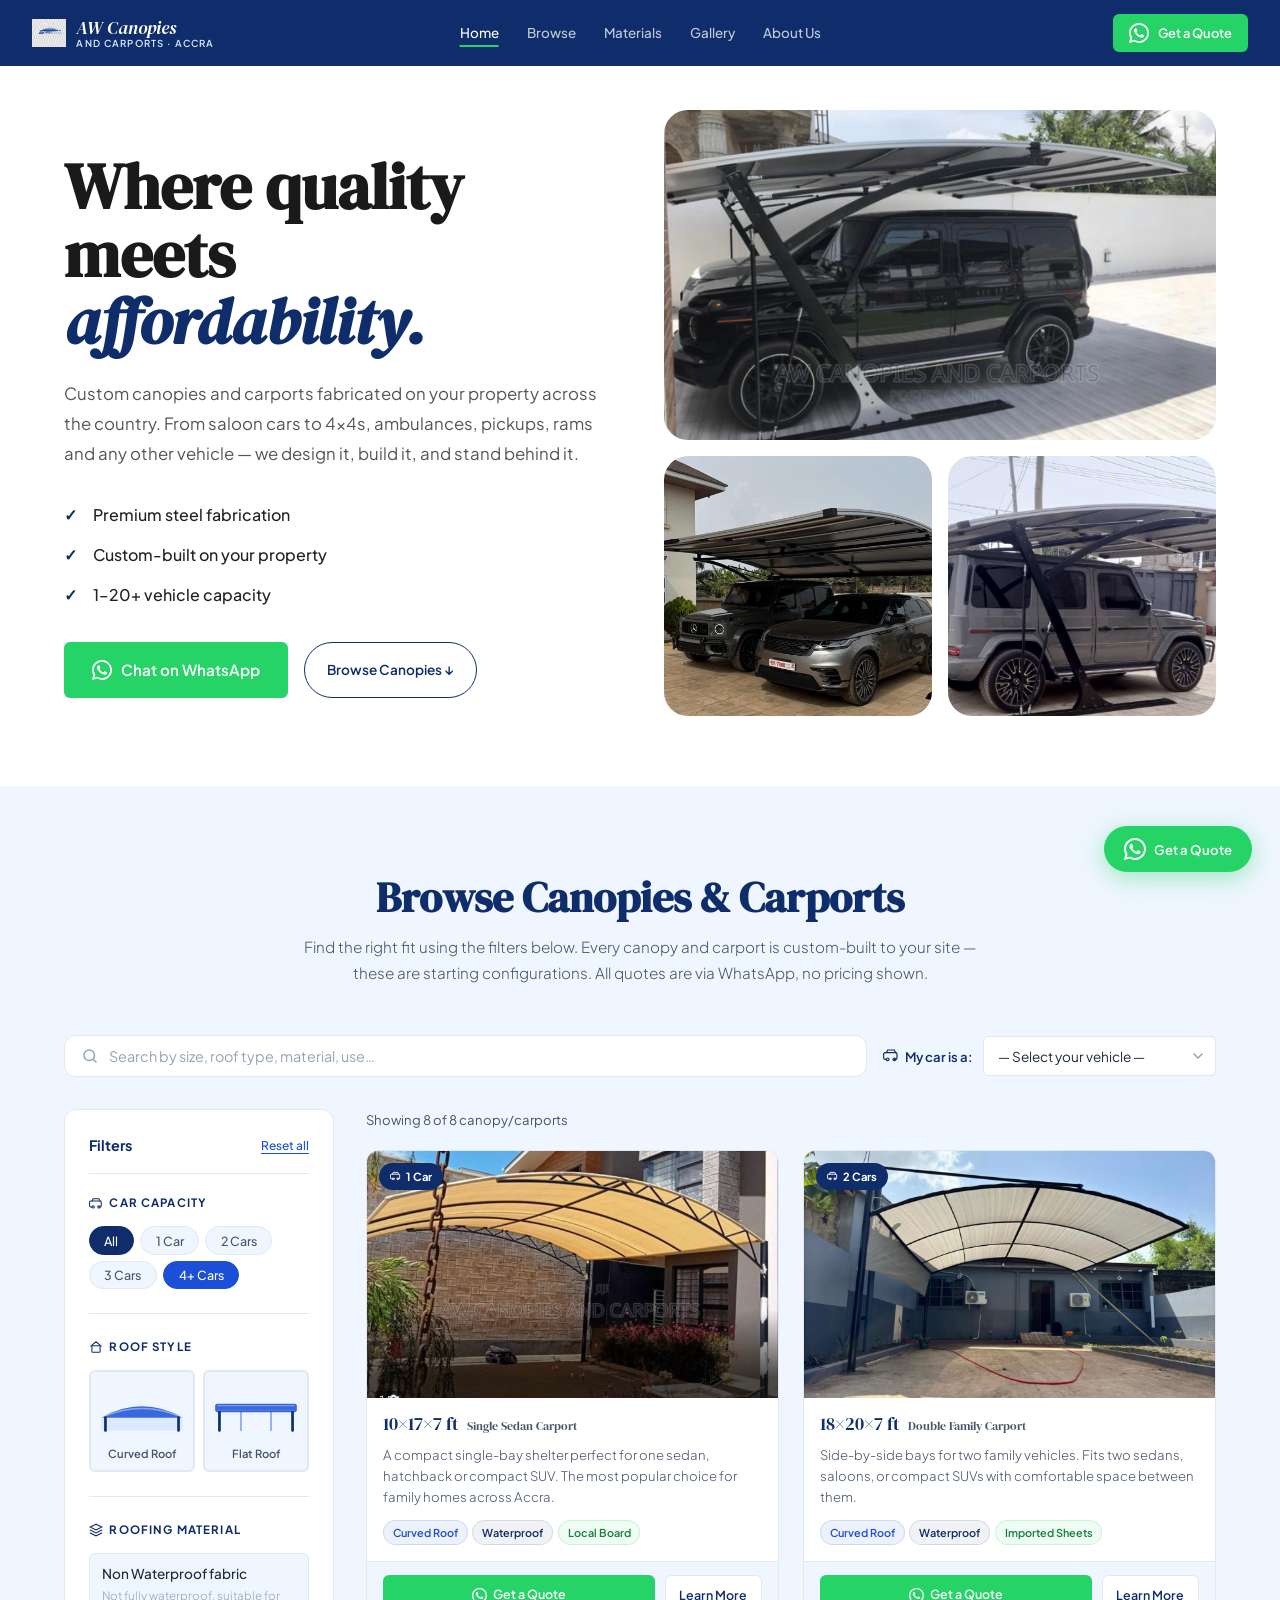
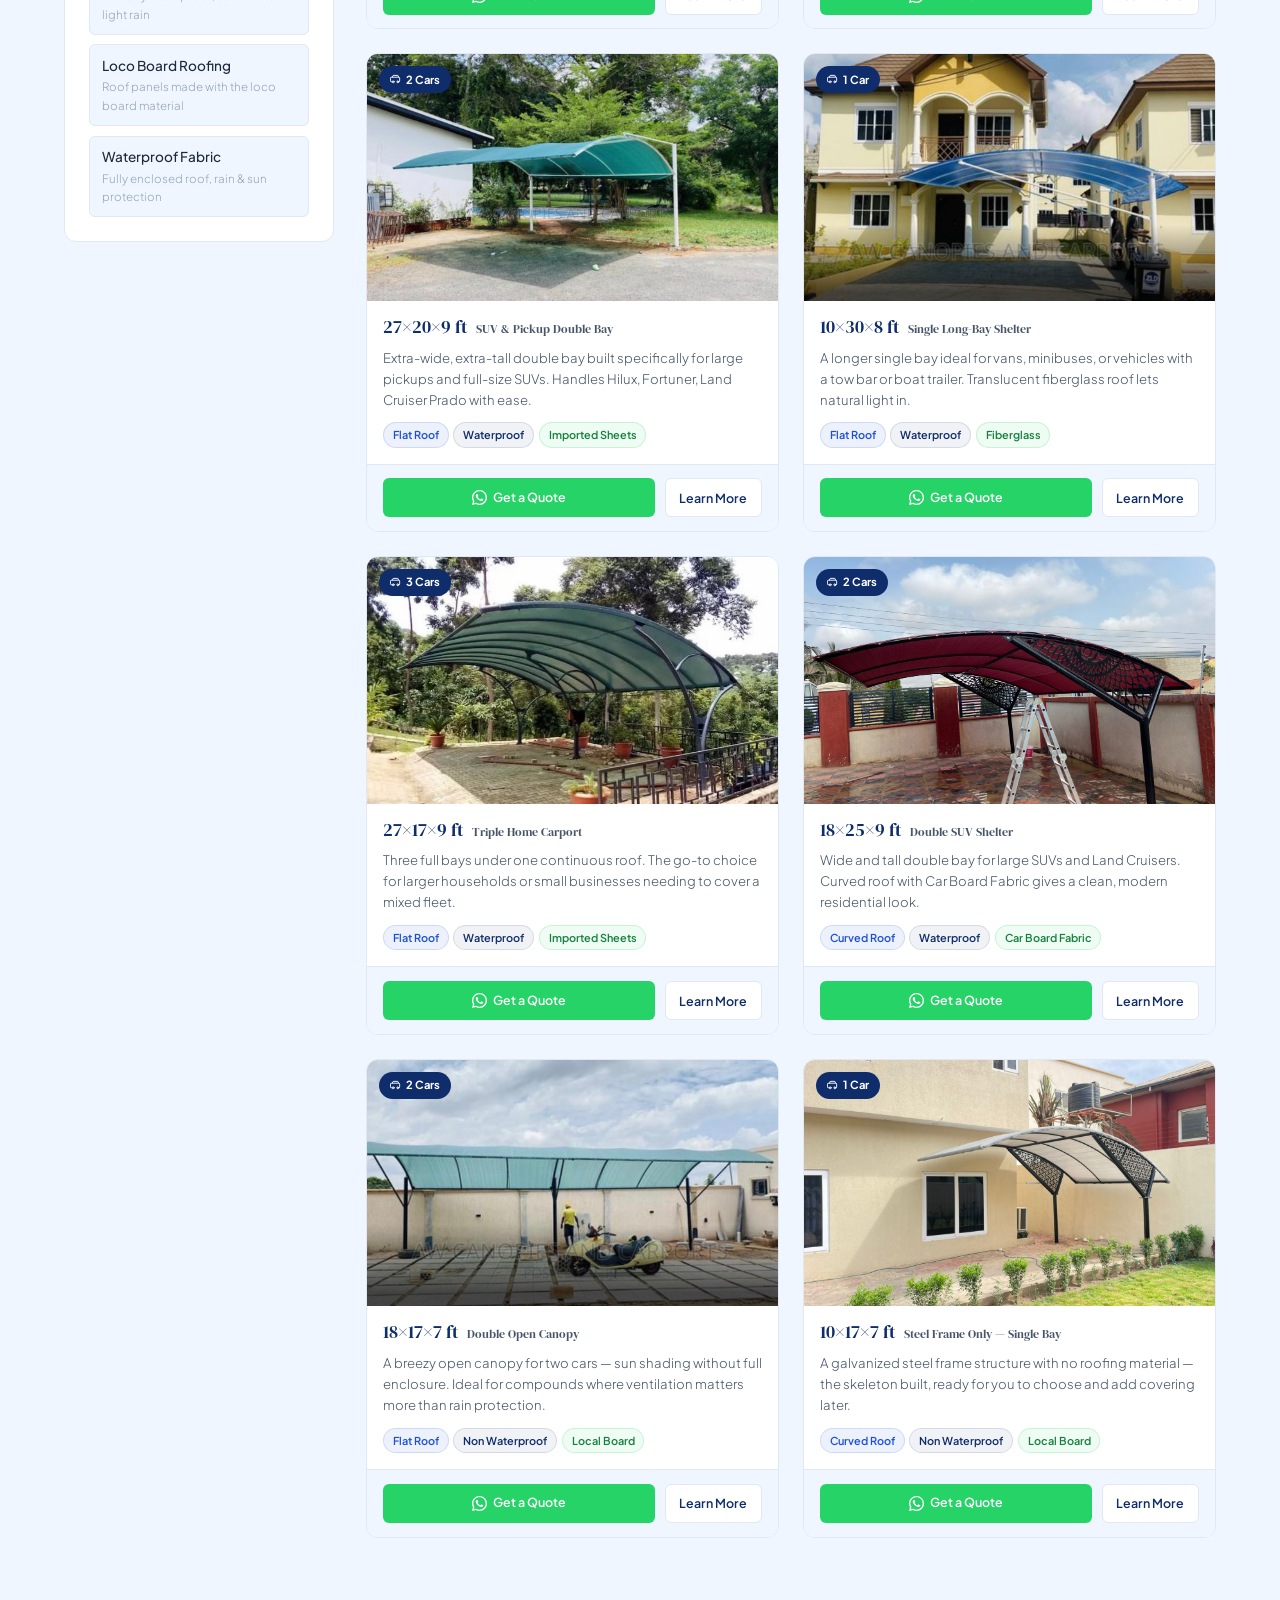
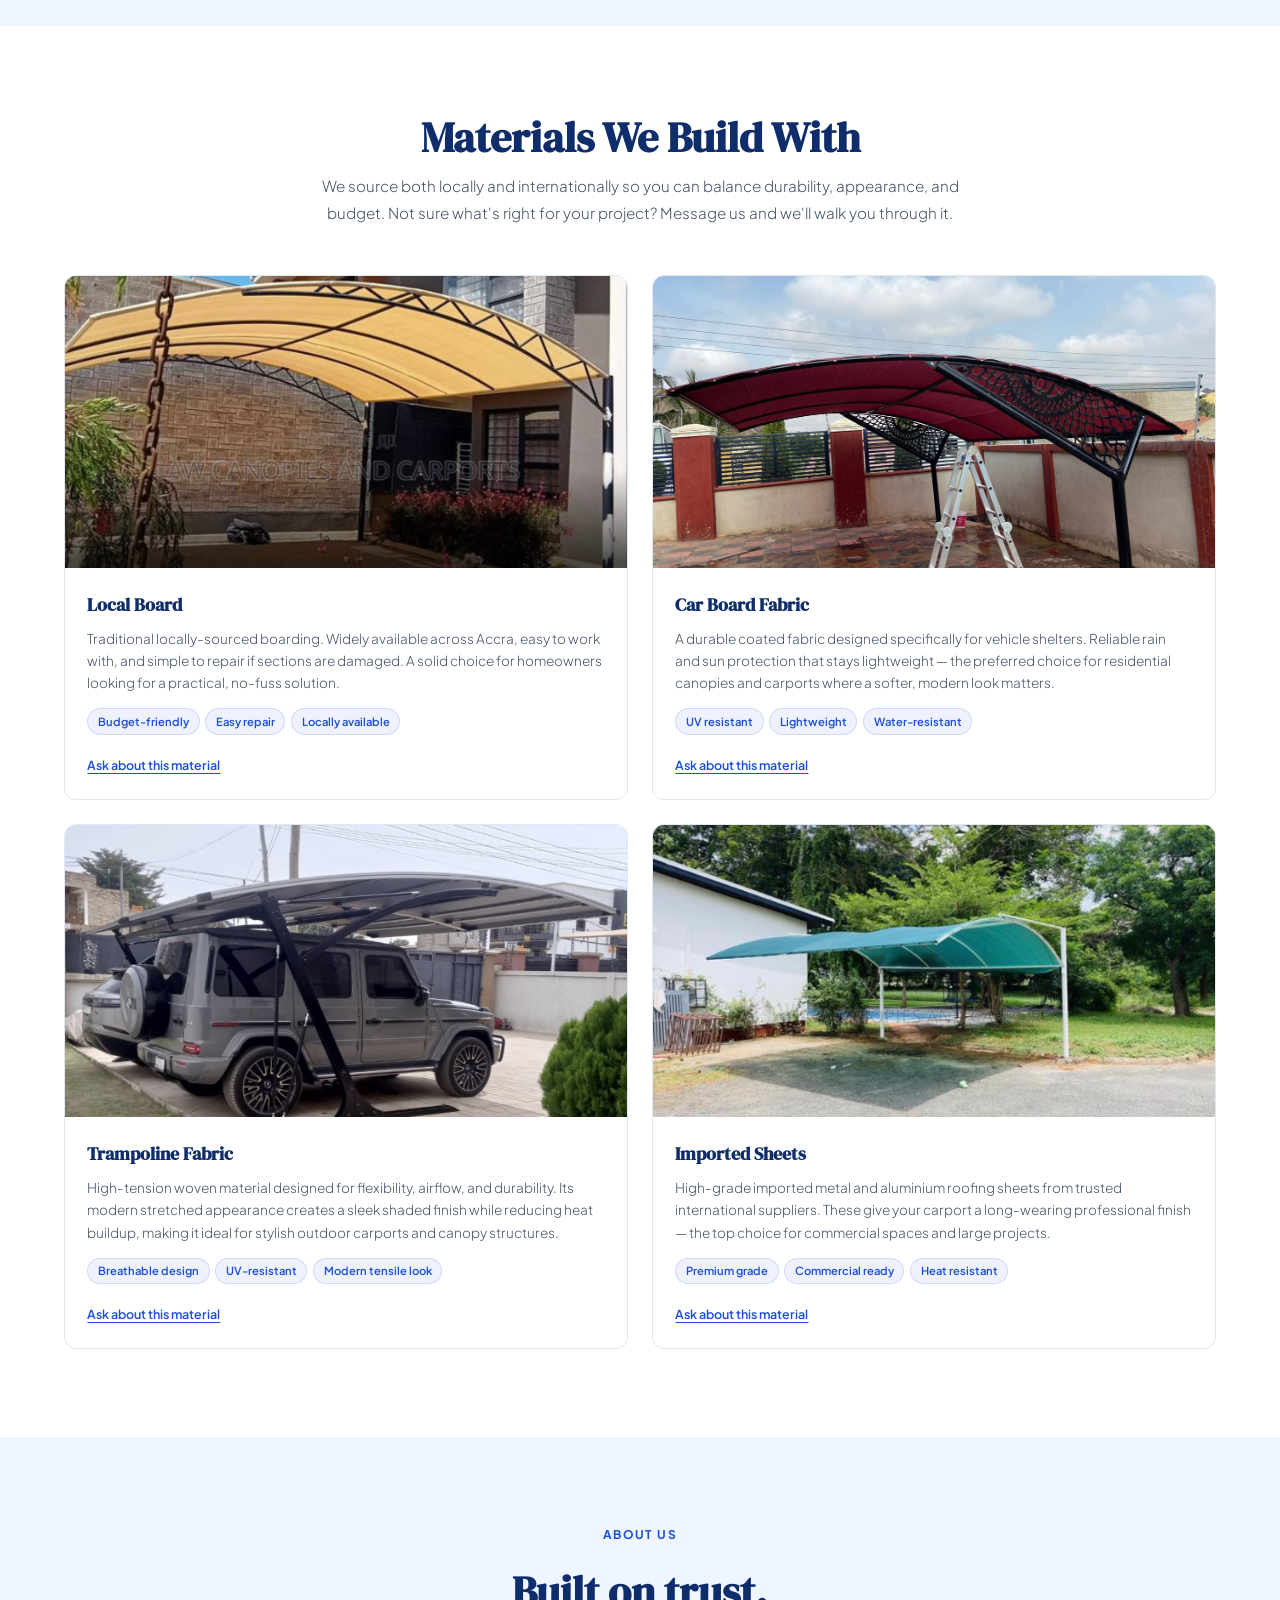
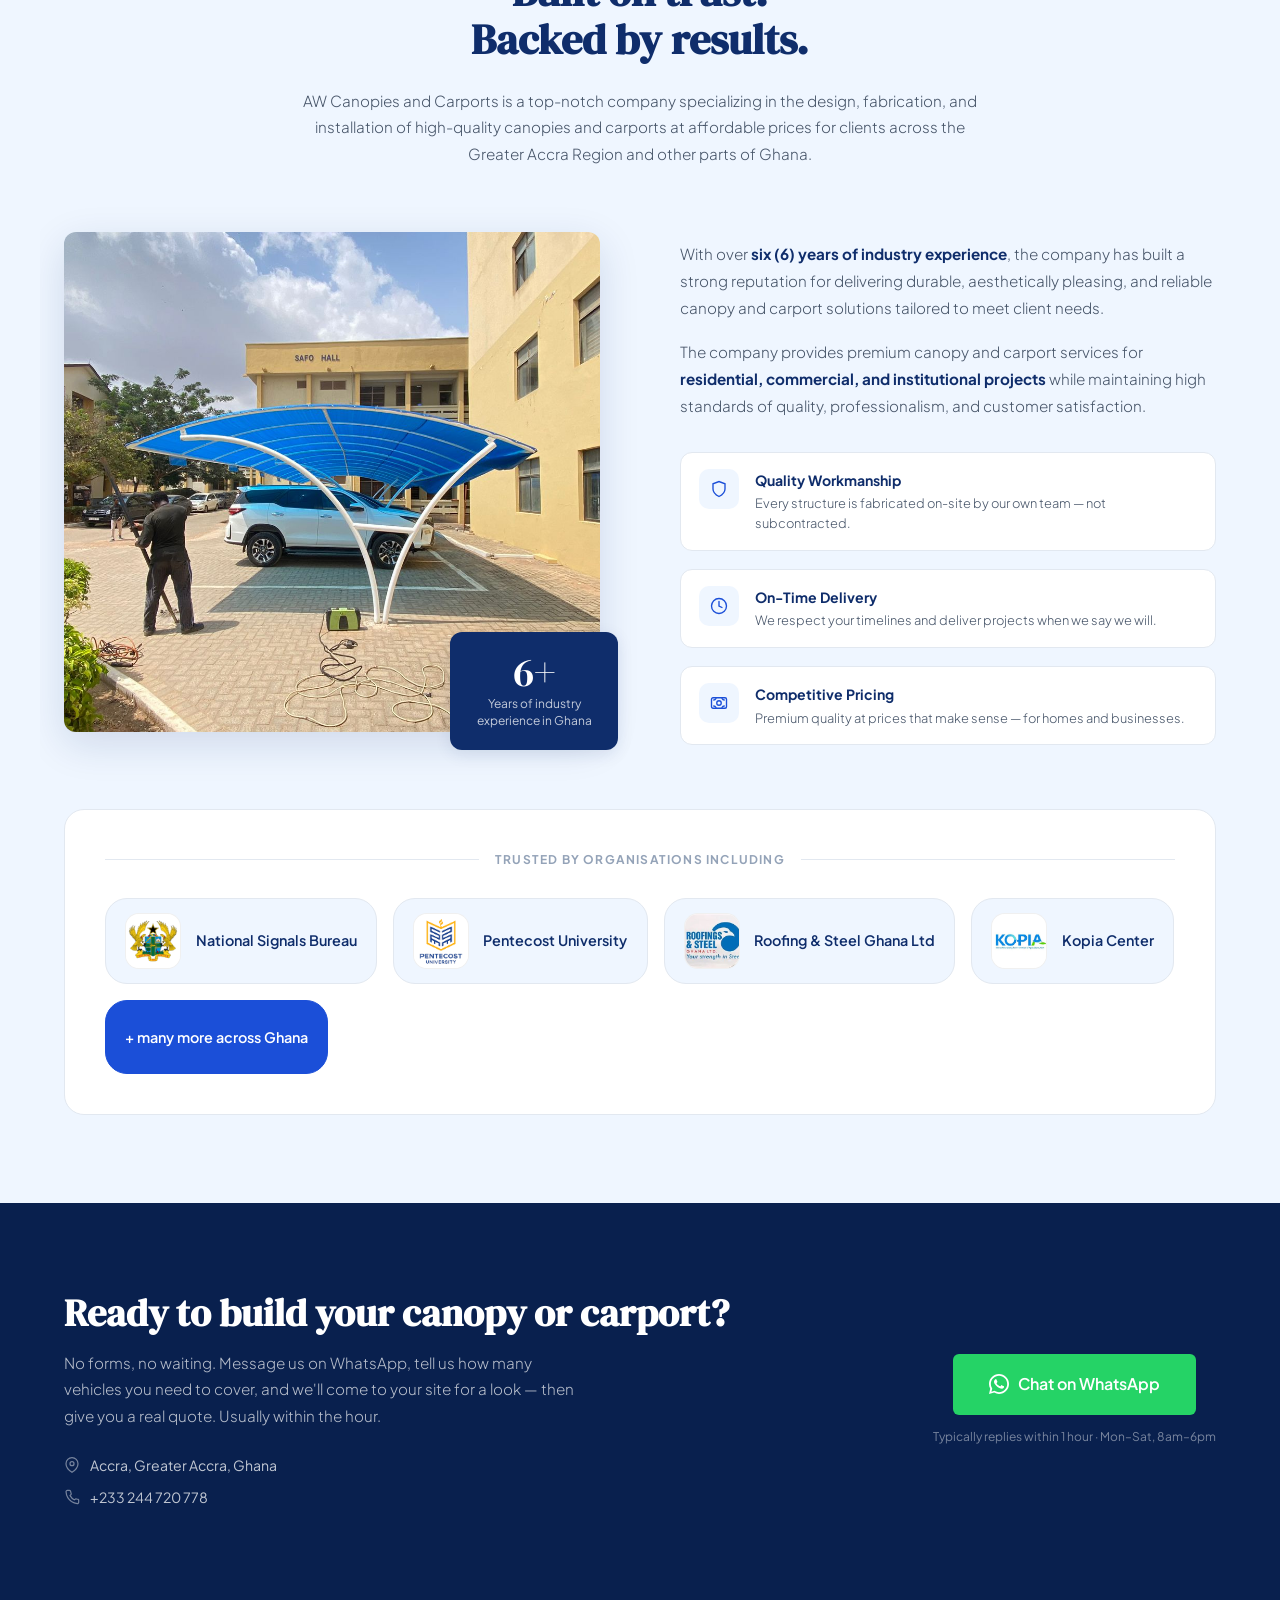
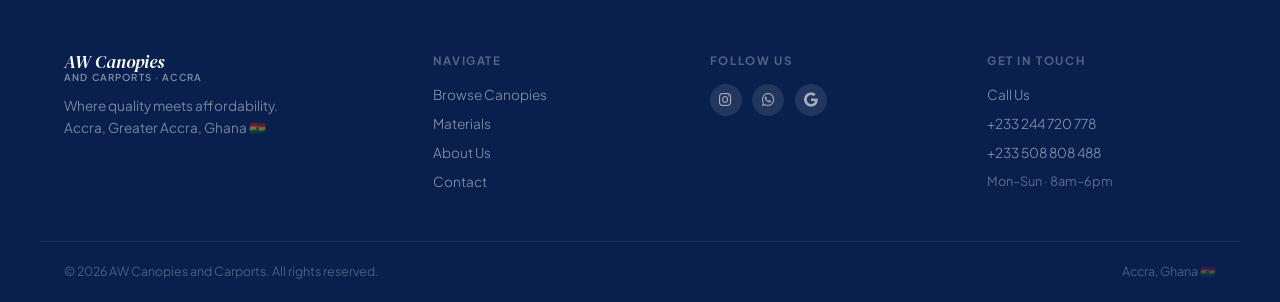
==== commit b5087bda: "updated the working hours" ====
--- a/index.html
+++ b/index.html
@@ -78,7 +78,7 @@
 
       <p class="hero-desc">
         Custom canopies and carports fabricated on your property
-        across Greater Accra. From saloon cars to 4x4s,
+        across the country. From saloon cars to 4x4s,
         ambulances, pickups, rams and any other vehicle —
         we design it, build it, and stand behind it.
       </p>
@@ -706,7 +706,7 @@
       <a>Call Us</a>
       <a href="tel:+233244720778">+233 244 720 778</a>
       <a href="tel:+233508808488">+233 508 808 488</a>
-      <span style="color:rgba(255,255,255,.35);font-size:.8rem;">Mon–Sat · 8am–6pm</span>
+      <span style="color:rgba(255,255,255,.35);font-size:.8rem;">Mon–Sun · 8am–6pm</span>
     </div>
   </div>
   <div class="footer-bottom">
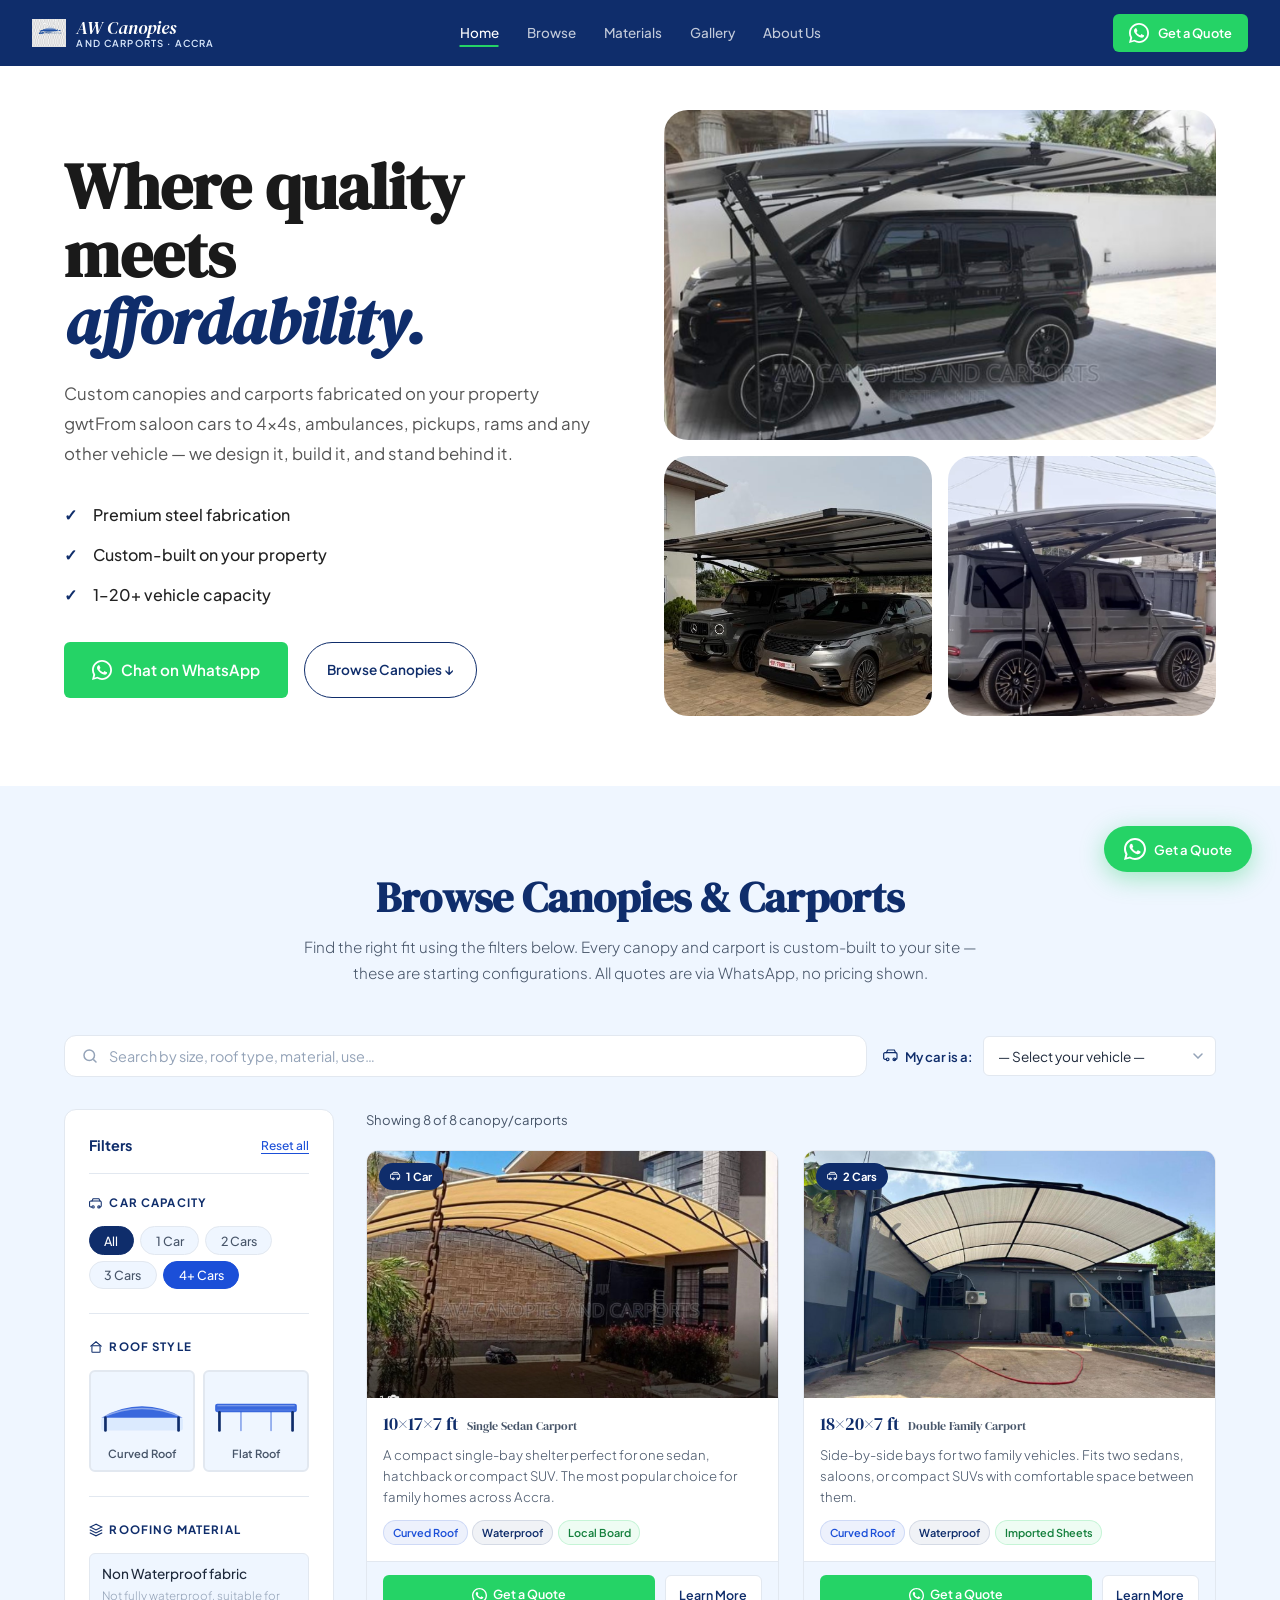
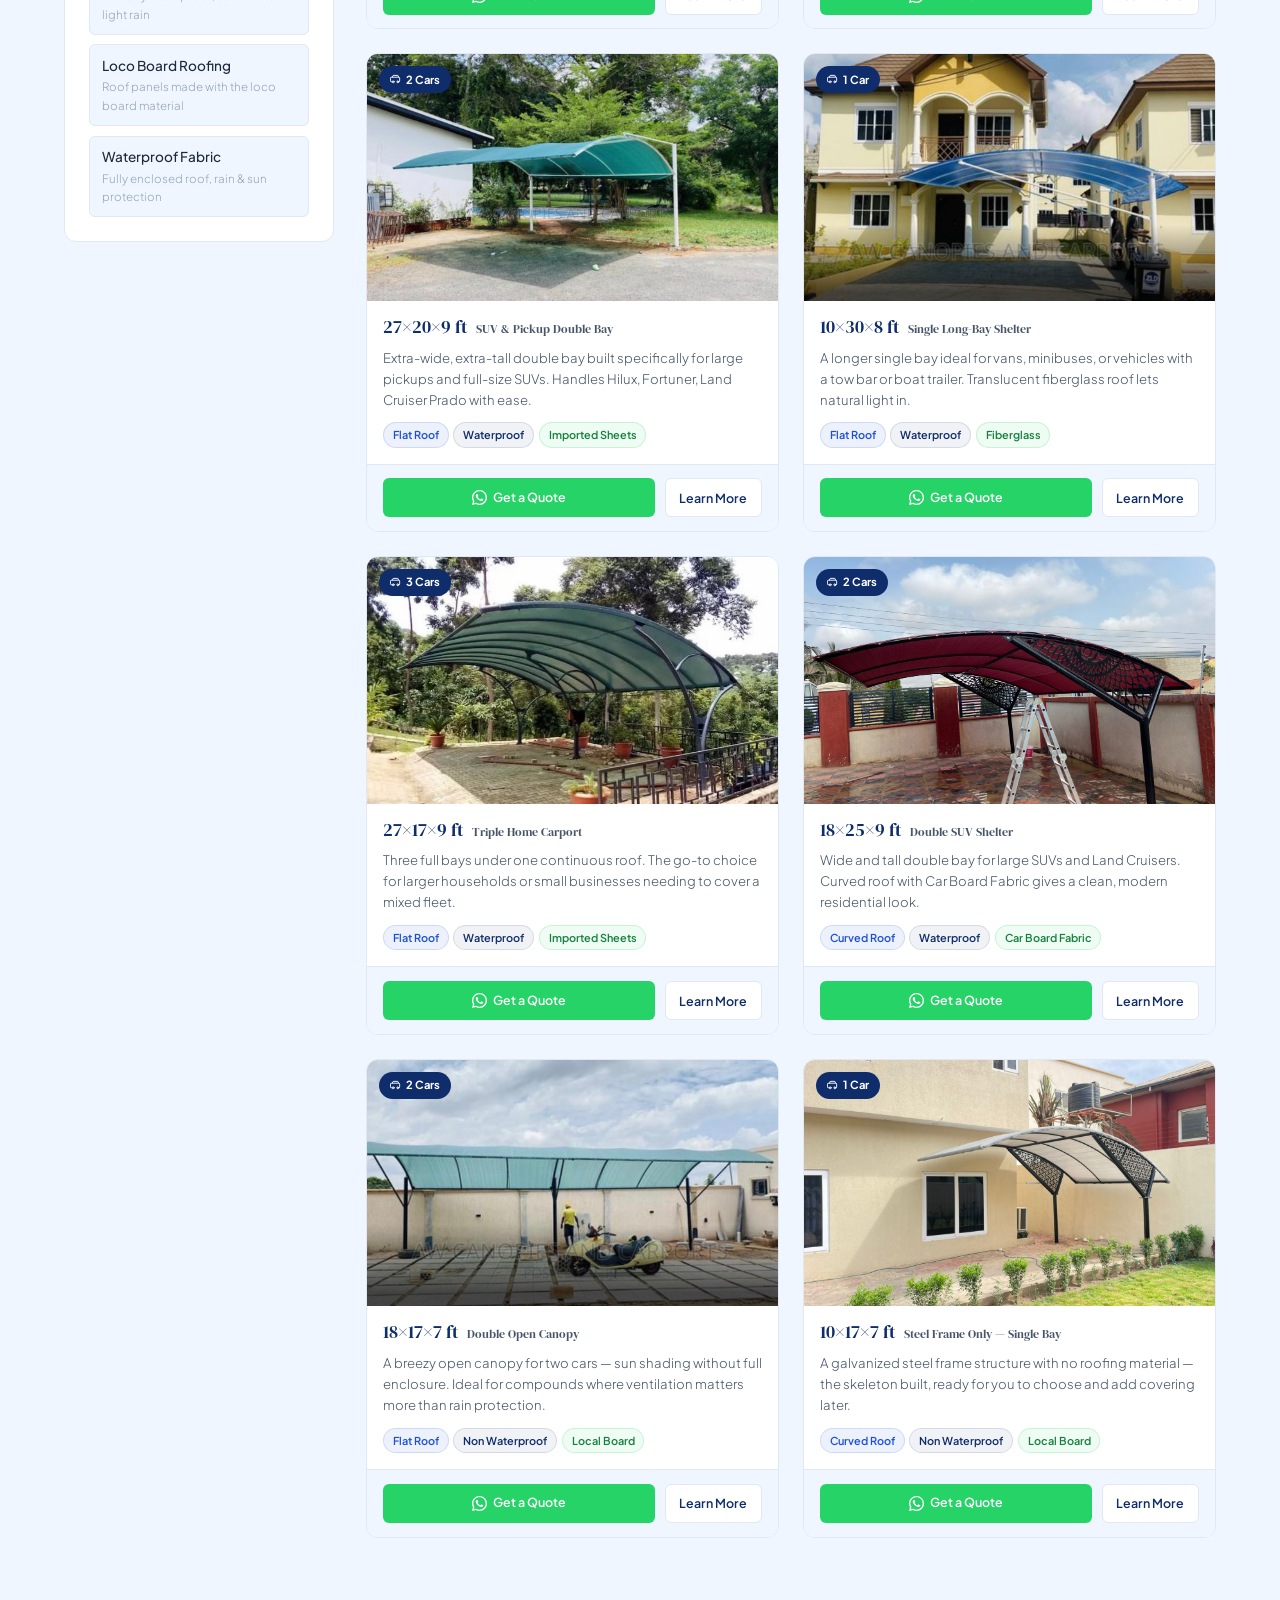
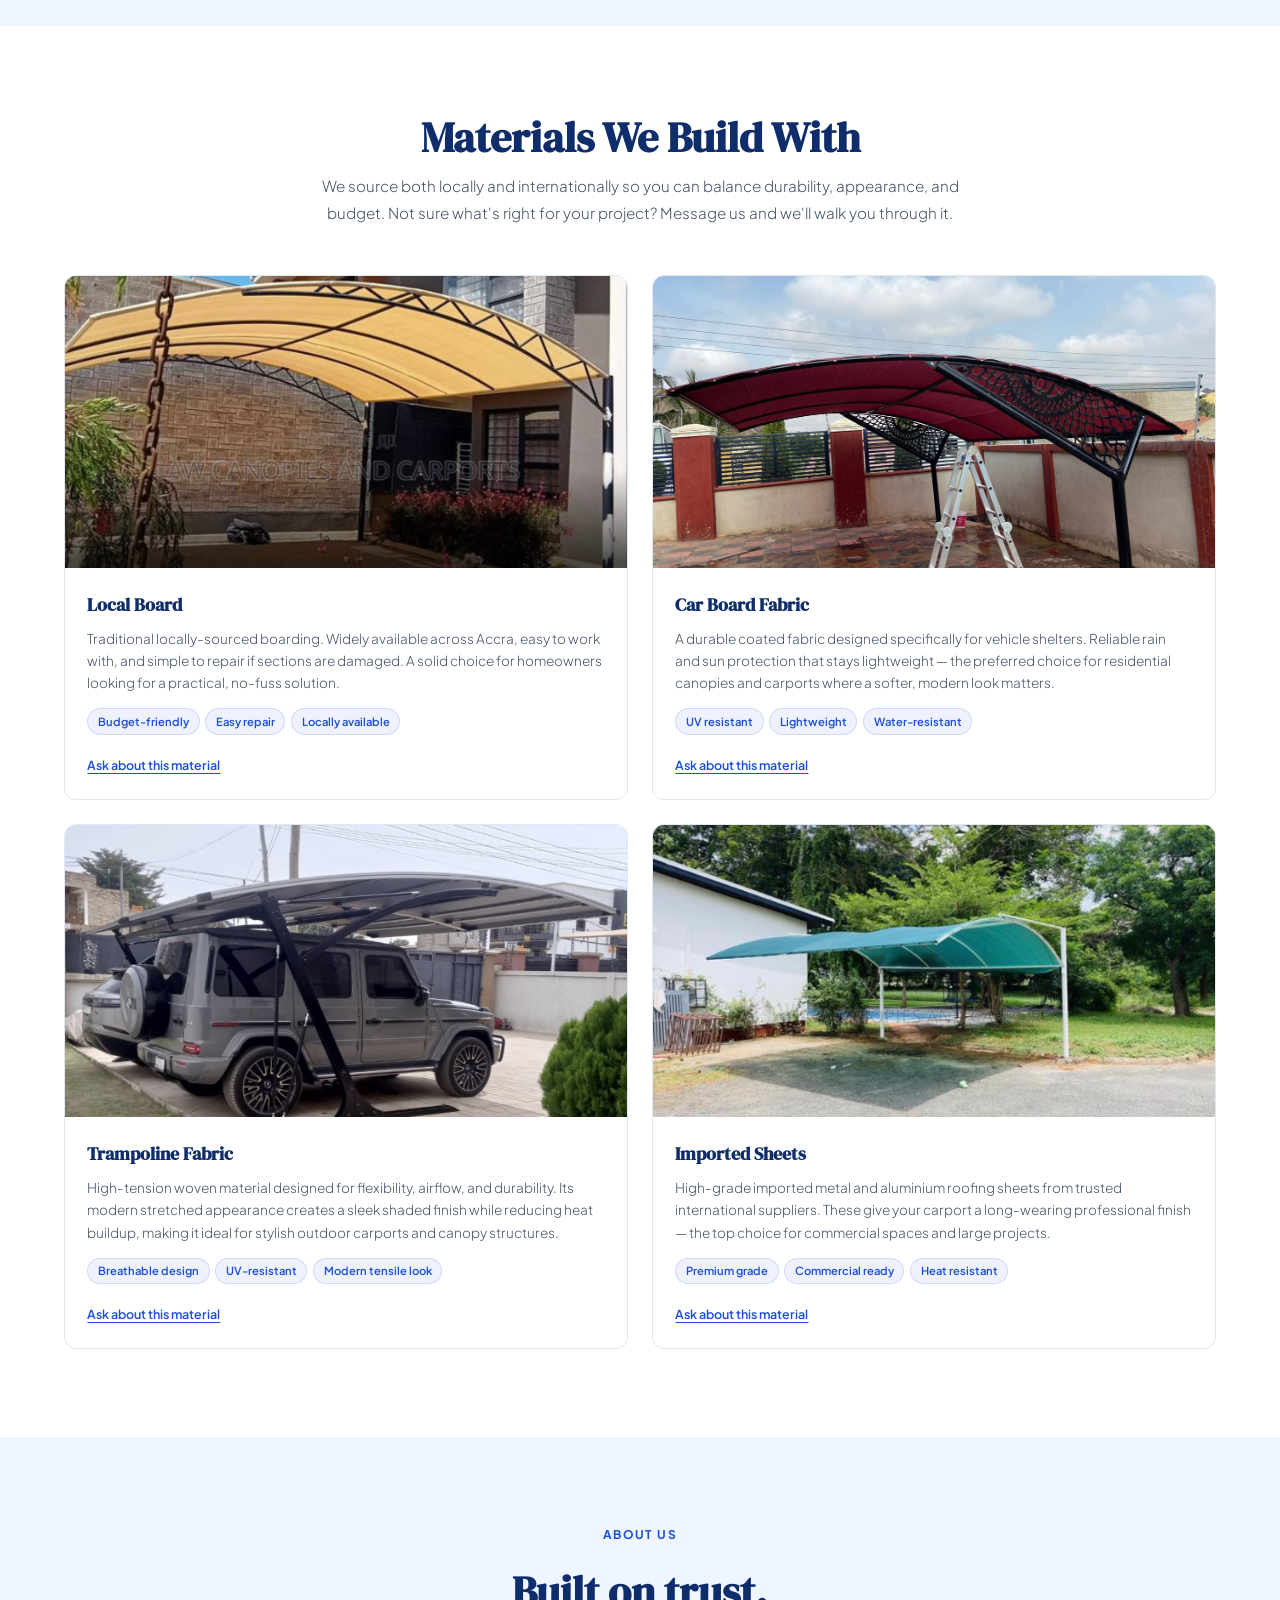
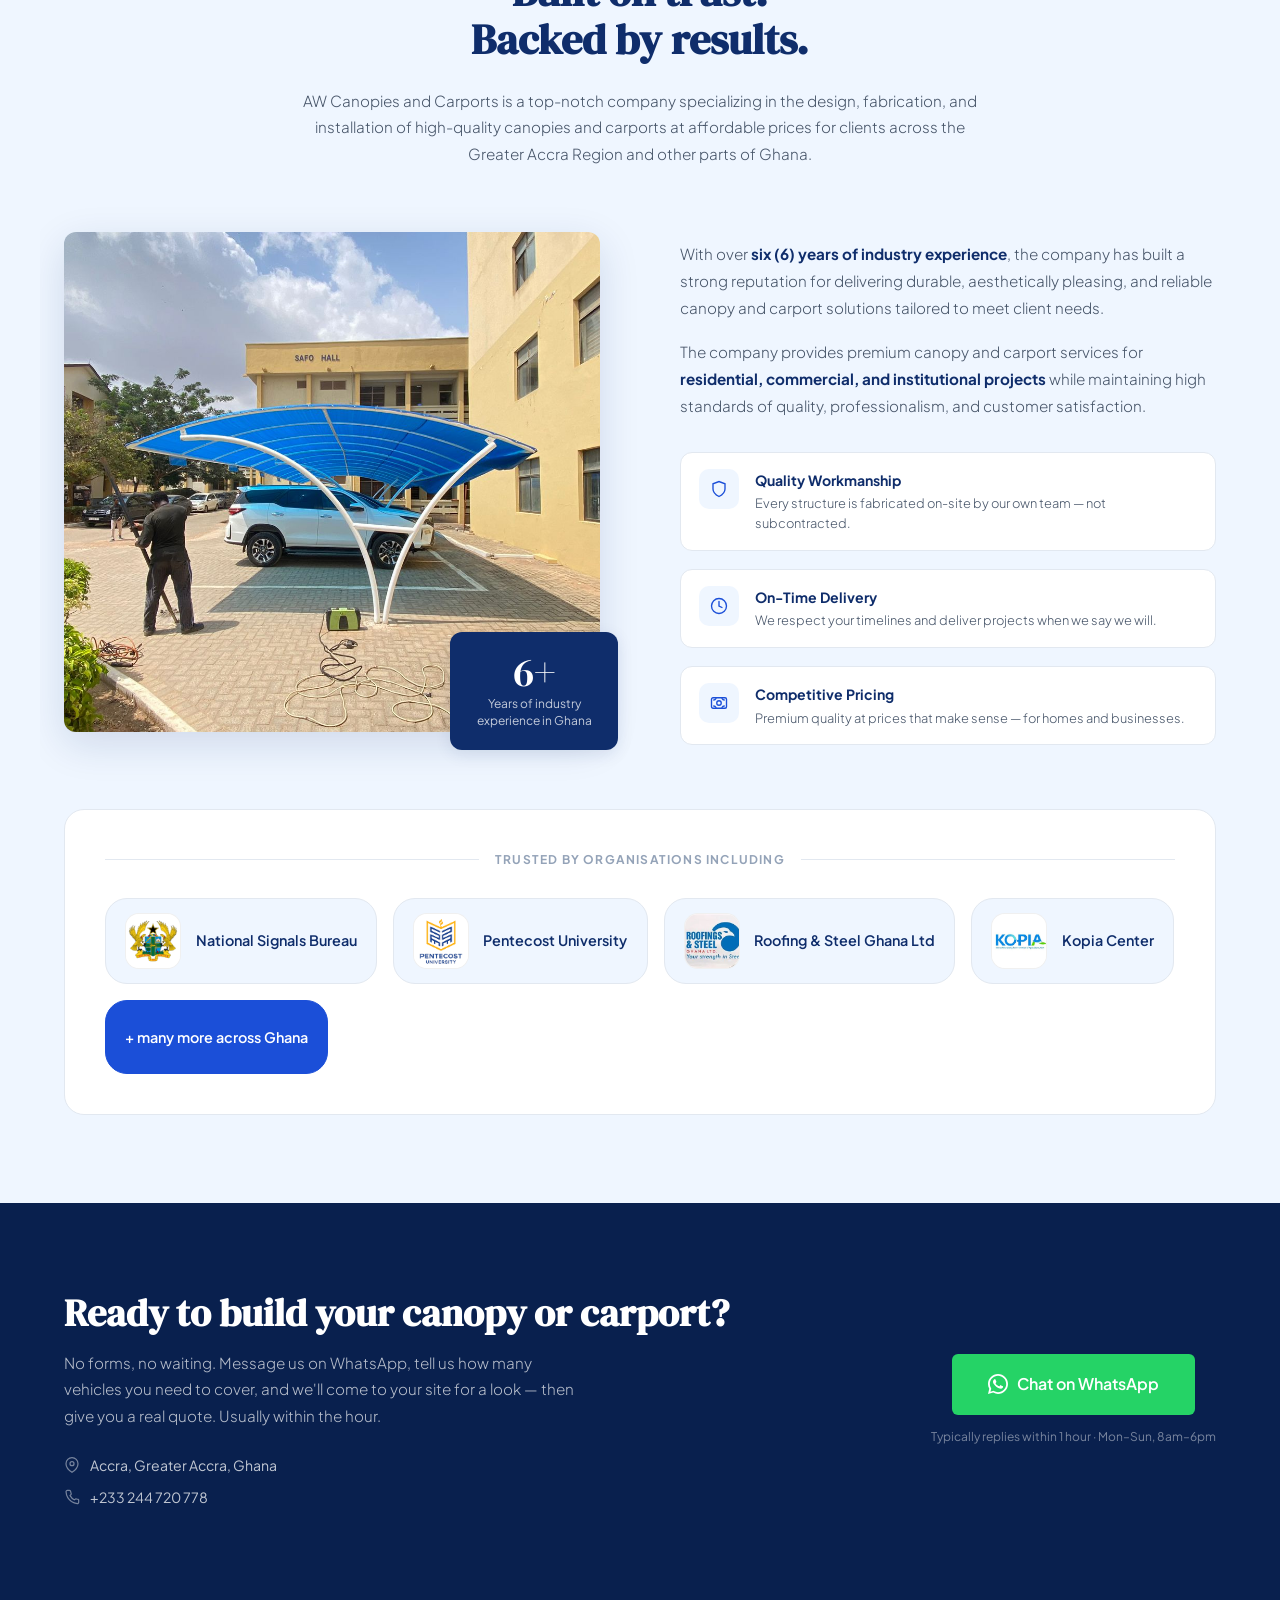
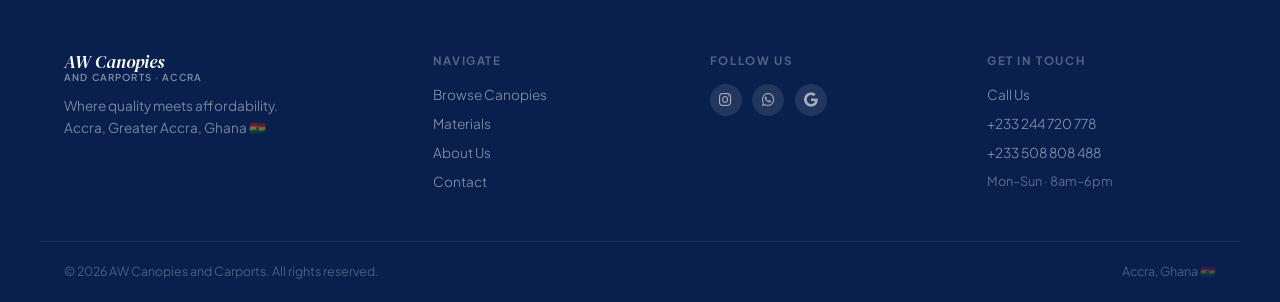
==== commit 991c840a: "final fix on working hours" ====
--- a/index.html
+++ b/index.html
@@ -78,7 +78,7 @@
 
       <p class="hero-desc">
         Custom canopies and carports fabricated on your property
-        across the country. From saloon cars to 4x4s,
+      gwtFrom saloon cars to 4x4s,
         ambulances, pickups, rams and any other vehicle —
         we design it, build it, and stand behind it.
       </p>
@@ -670,7 +670,7 @@
         <svg viewBox="0 0 24 24" fill="currentColor"><path d="M17.472 14.382c-.297-.149-1.758-.867-2.03-.967-.273-.099-.471-.148-.67.15-.197.297-.767.966-.94 1.164-.173.199-.347.223-.644.075-.297-.15-1.255-.463-2.39-1.475-.883-.788-1.48-1.761-1.653-2.059-.173-.297-.018-.458.13-.606.134-.133.298-.347.446-.52.149-.174.198-.298.298-.497.099-.198.05-.371-.025-.52-.075-.149-.669-1.612-.916-2.207-.242-.579-.487-.5-.669-.51-.173-.008-.371-.01-.57-.01-.198 0-.52.074-.792.372-.272.297-1.04 1.016-1.04 2.479 0 1.462 1.065 2.875 1.213 3.074.149.198 2.096 3.2 5.077 4.487.709.306 1.262.489 1.694.625.712.227 1.36.195 1.871.118.571-.085 1.758-.719 2.006-1.413.248-.694.248-1.289.173-1.413-.074-.124-.272-.198-.57-.347z"/><path d="M11.999 0C5.373 0 0 5.373 0 12c0 2.116.553 4.103 1.519 5.831L.017 23.949l6.256-1.641A11.945 11.945 0 0012 24c6.627 0 12-5.373 12-12S18.627 0 11.999 0zm.001 21.818a9.823 9.823 0 01-5.011-1.369l-.36-.214-3.714.975.99-3.617-.234-.371A9.818 9.818 0 012.182 12c0-5.418 4.4-9.818 9.818-9.818 5.419 0 9.818 4.4 9.818 9.818 0 5.419-4.399 9.818-9.818 9.818z"/></svg>
         Chat on WhatsApp
       </a>
-      <p class="cta-note">Typically replies within 1 hour · Mon–Sat, 8am–6pm</p>
+      <p class="cta-note">Typically replies within 1 hour · Mon–Sun, 8am–6pm</p>
     </div>
   </div>
 </section>
